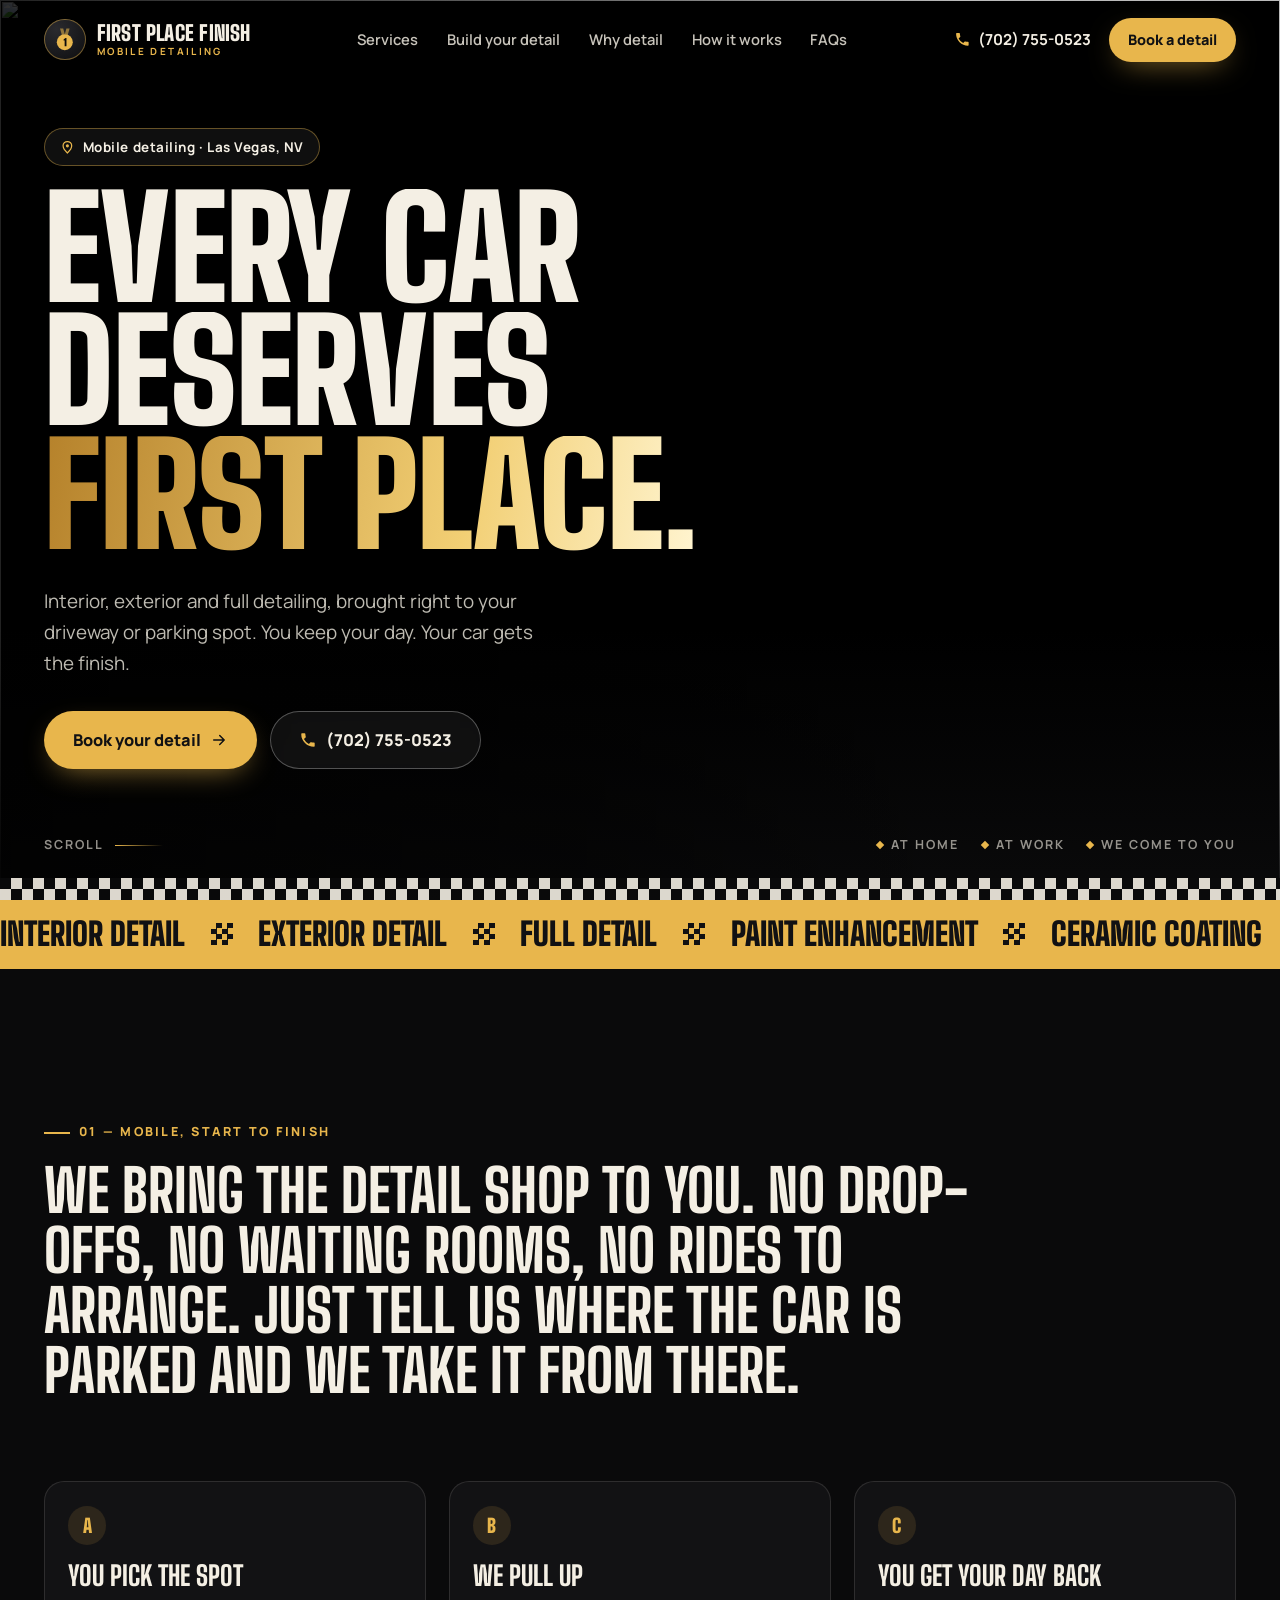
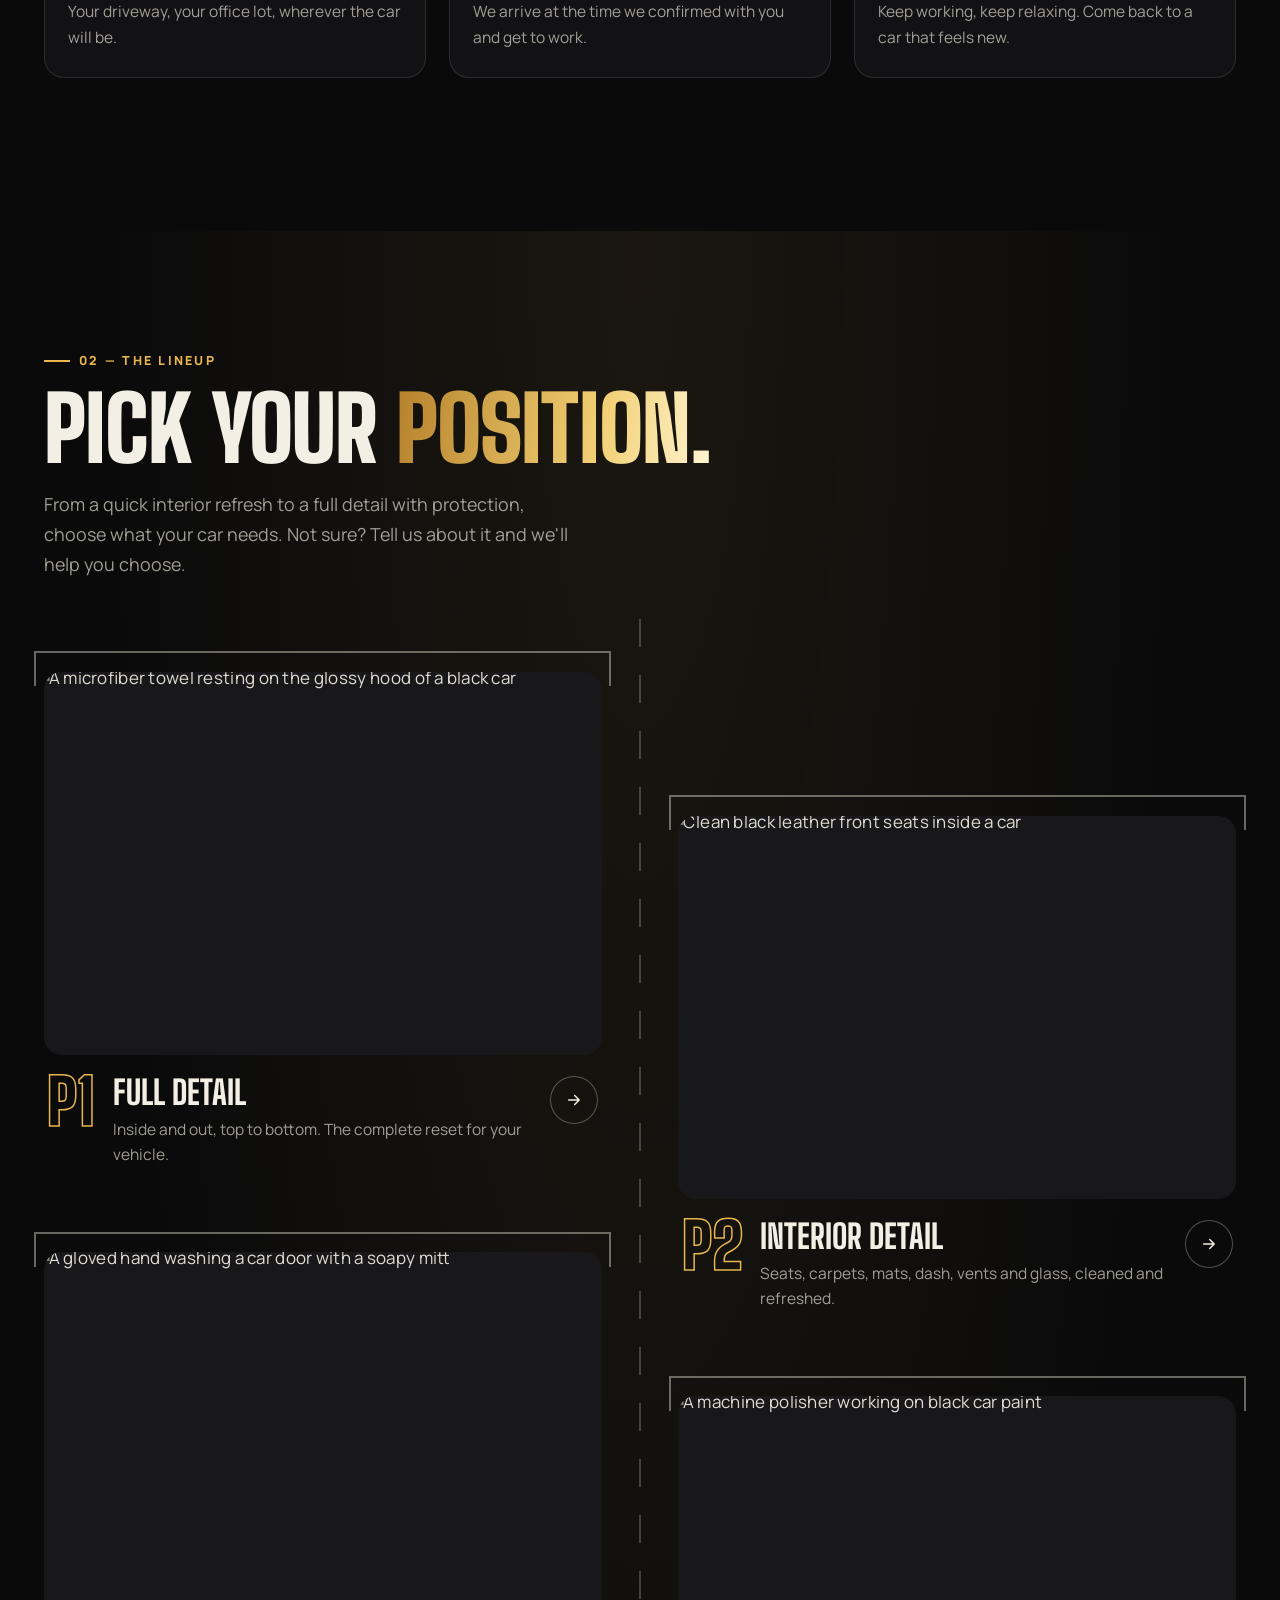
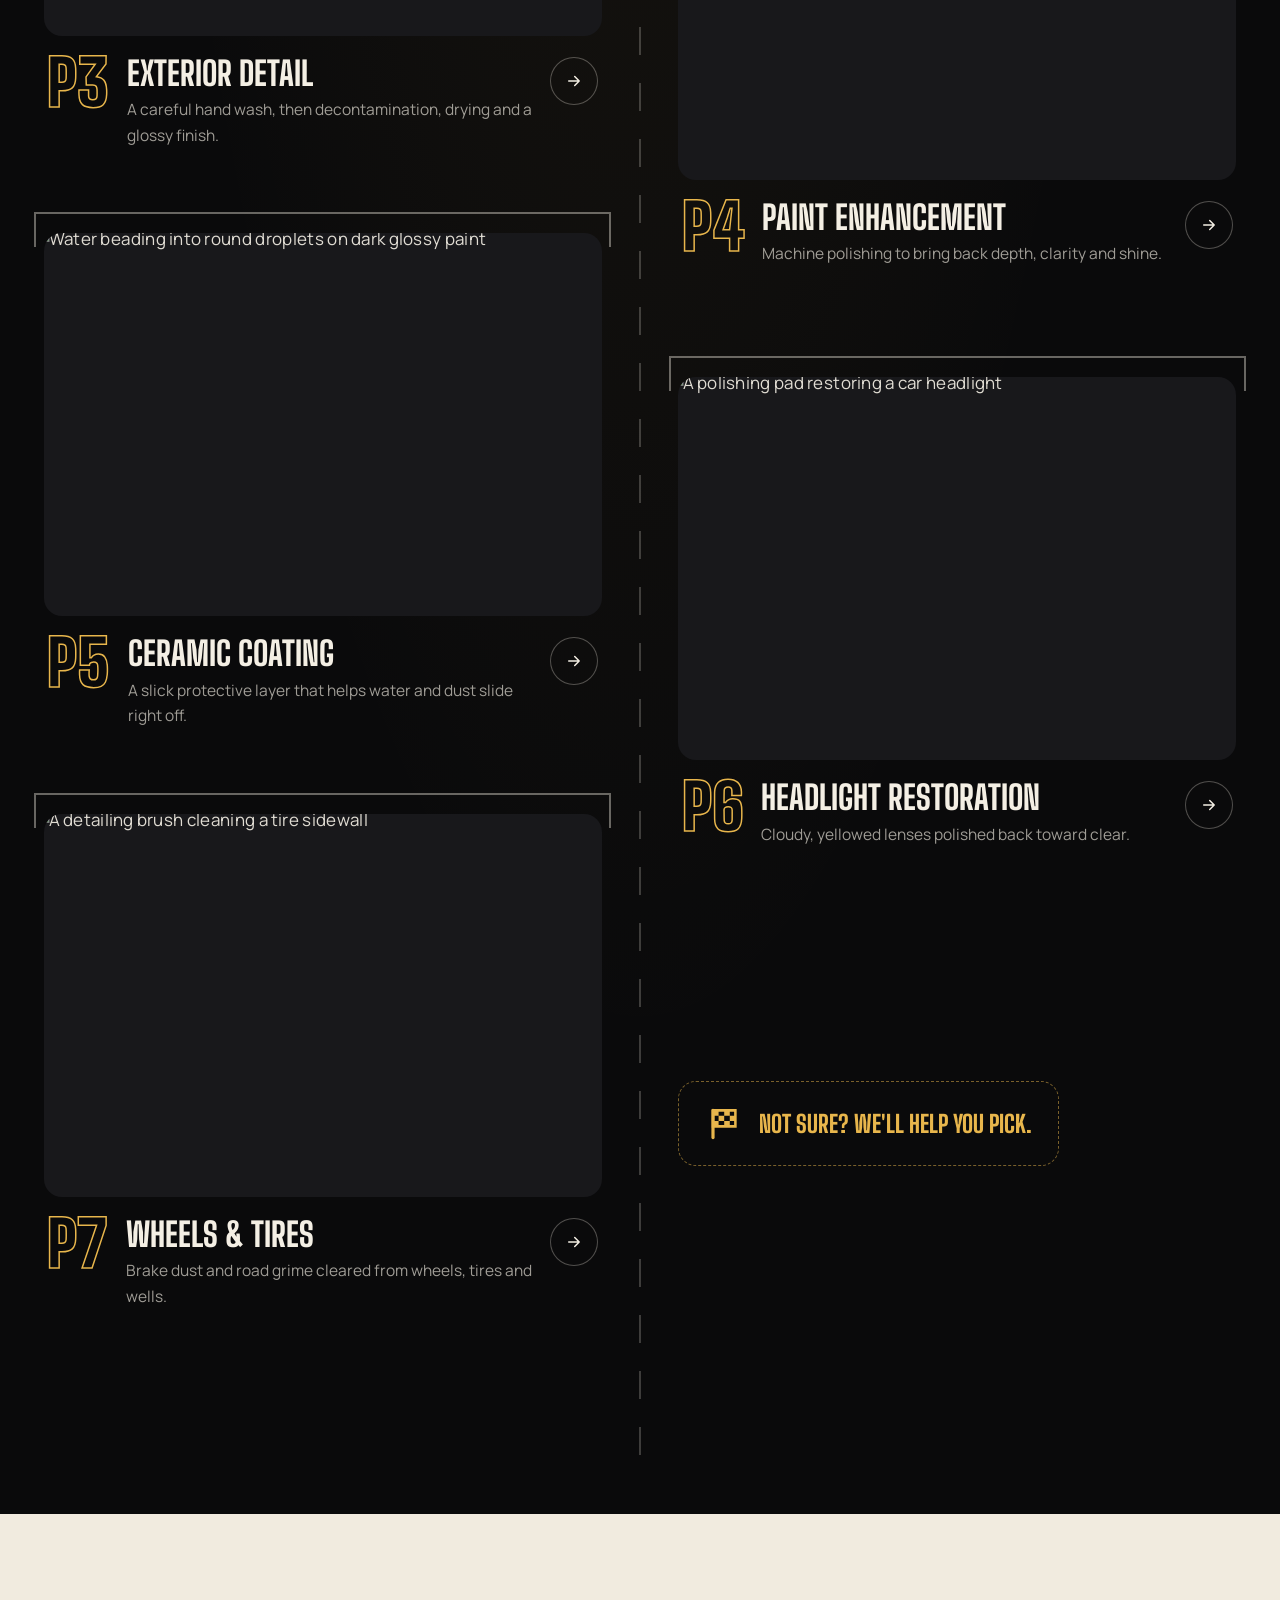
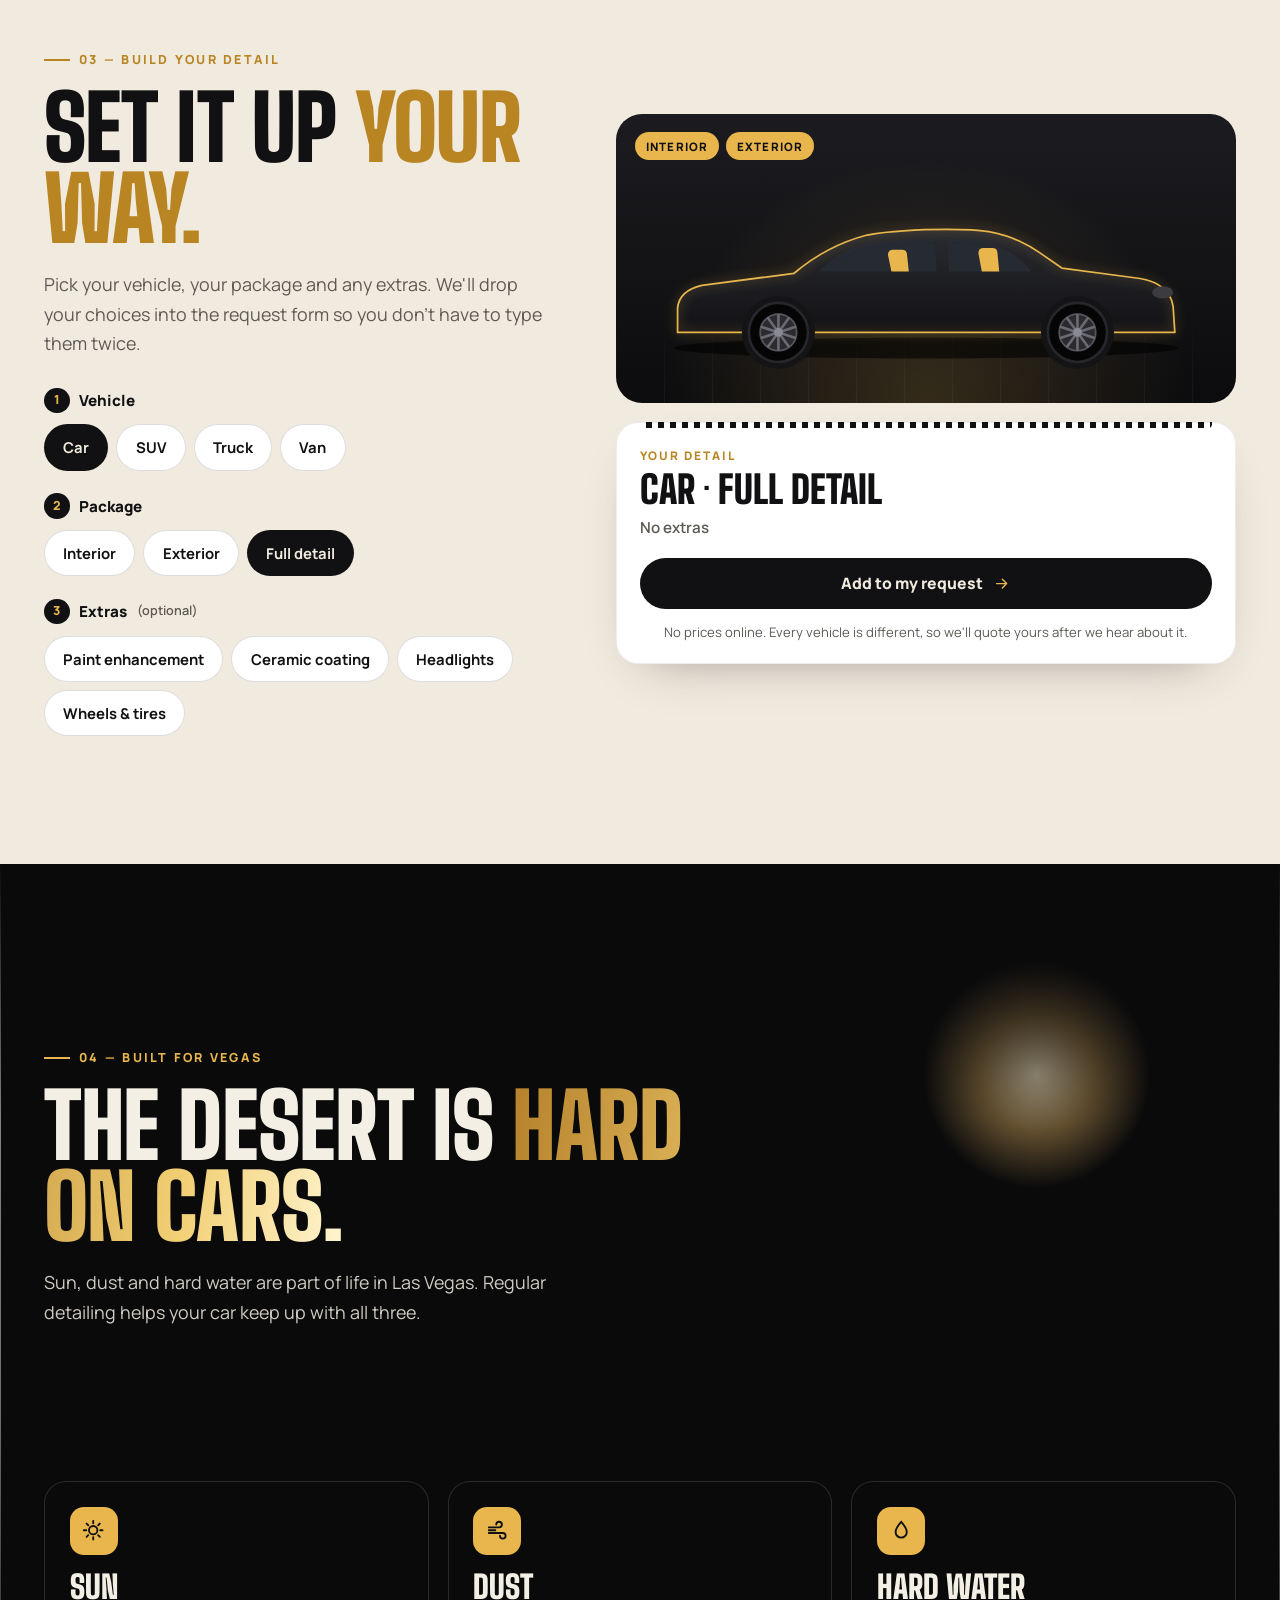
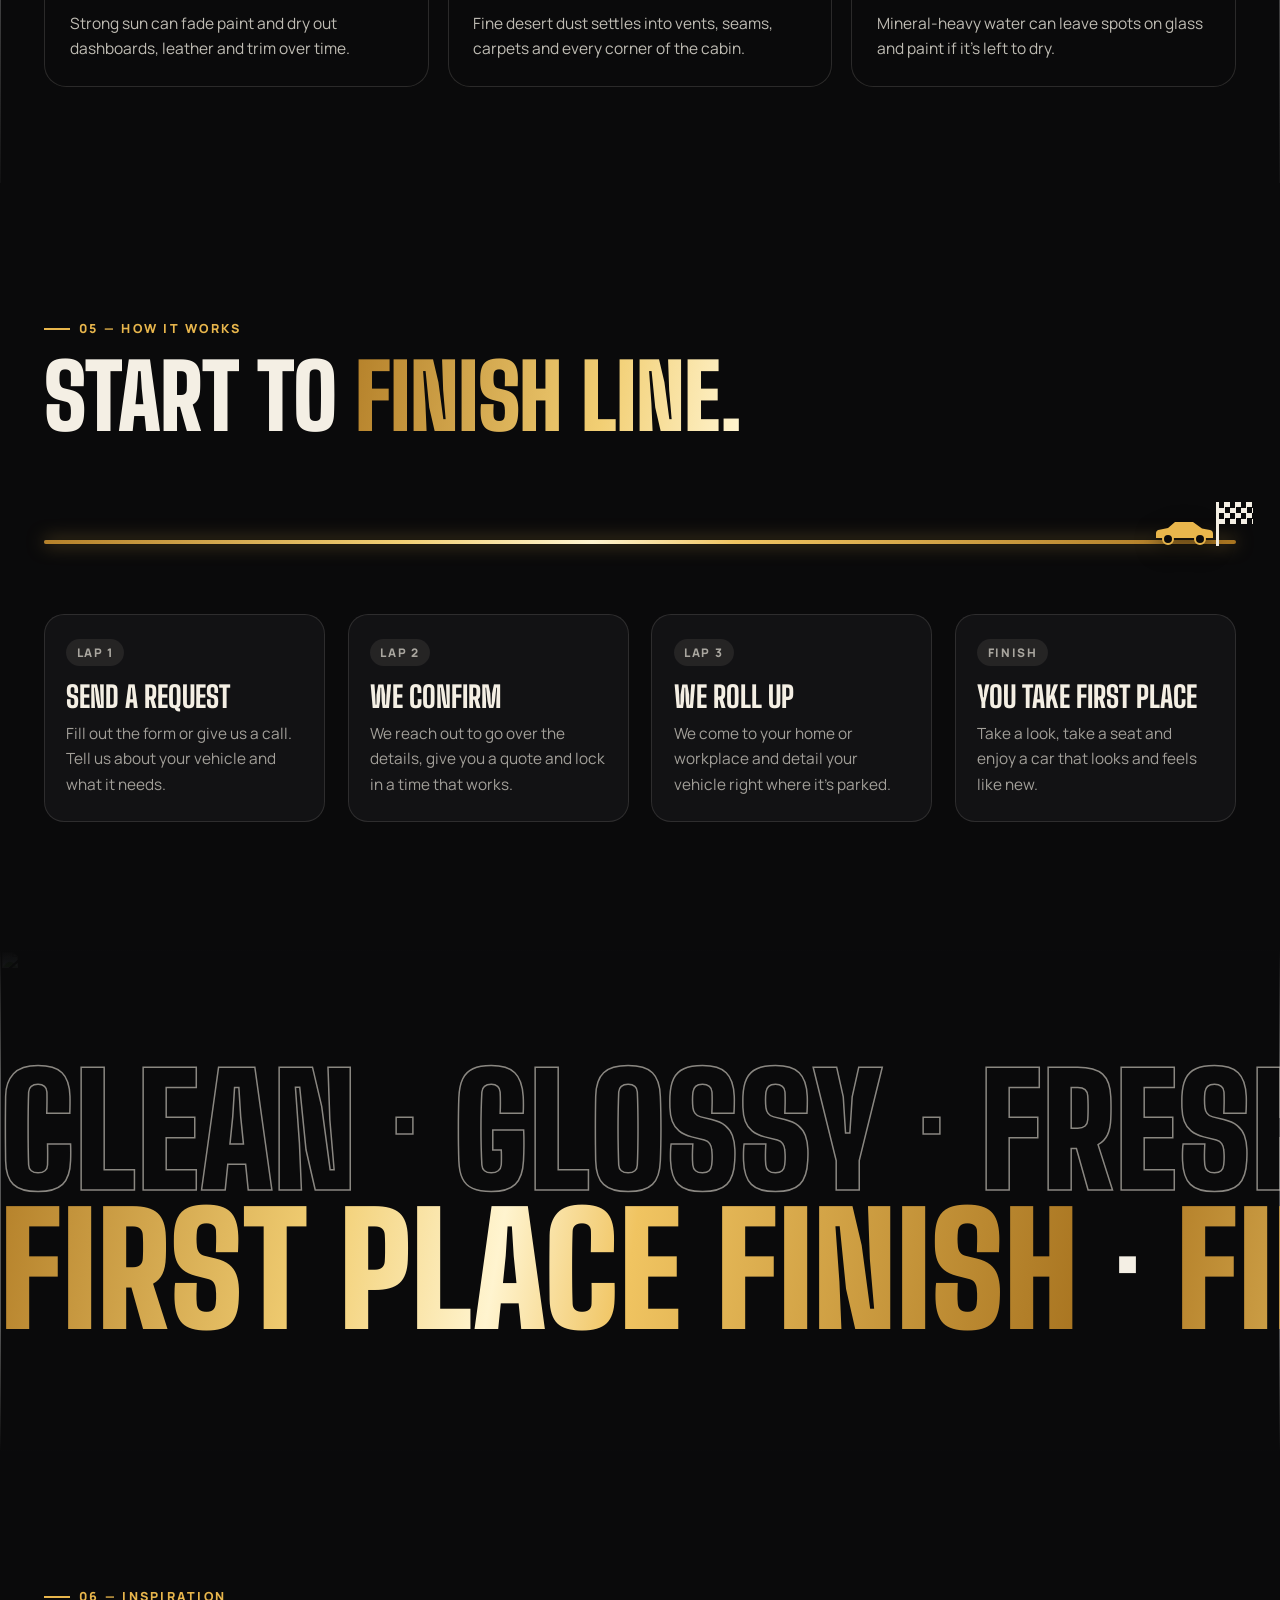
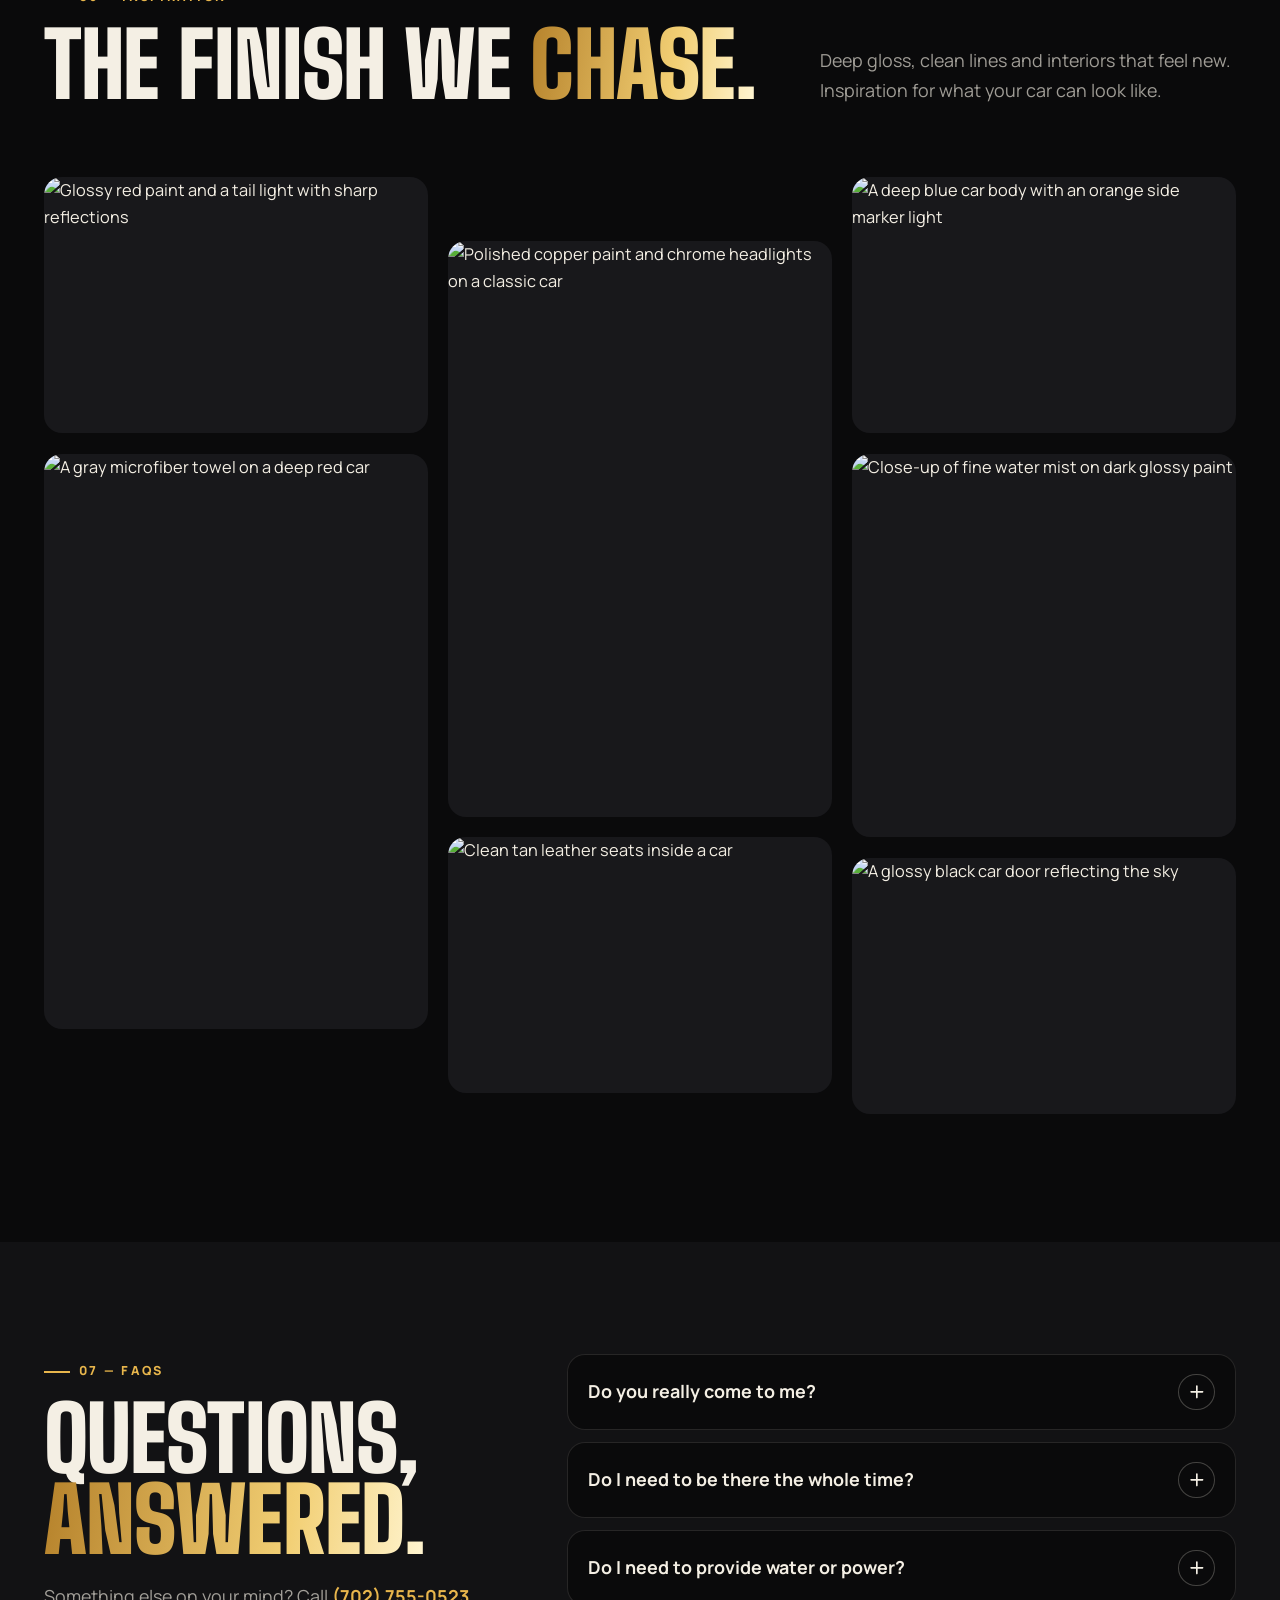
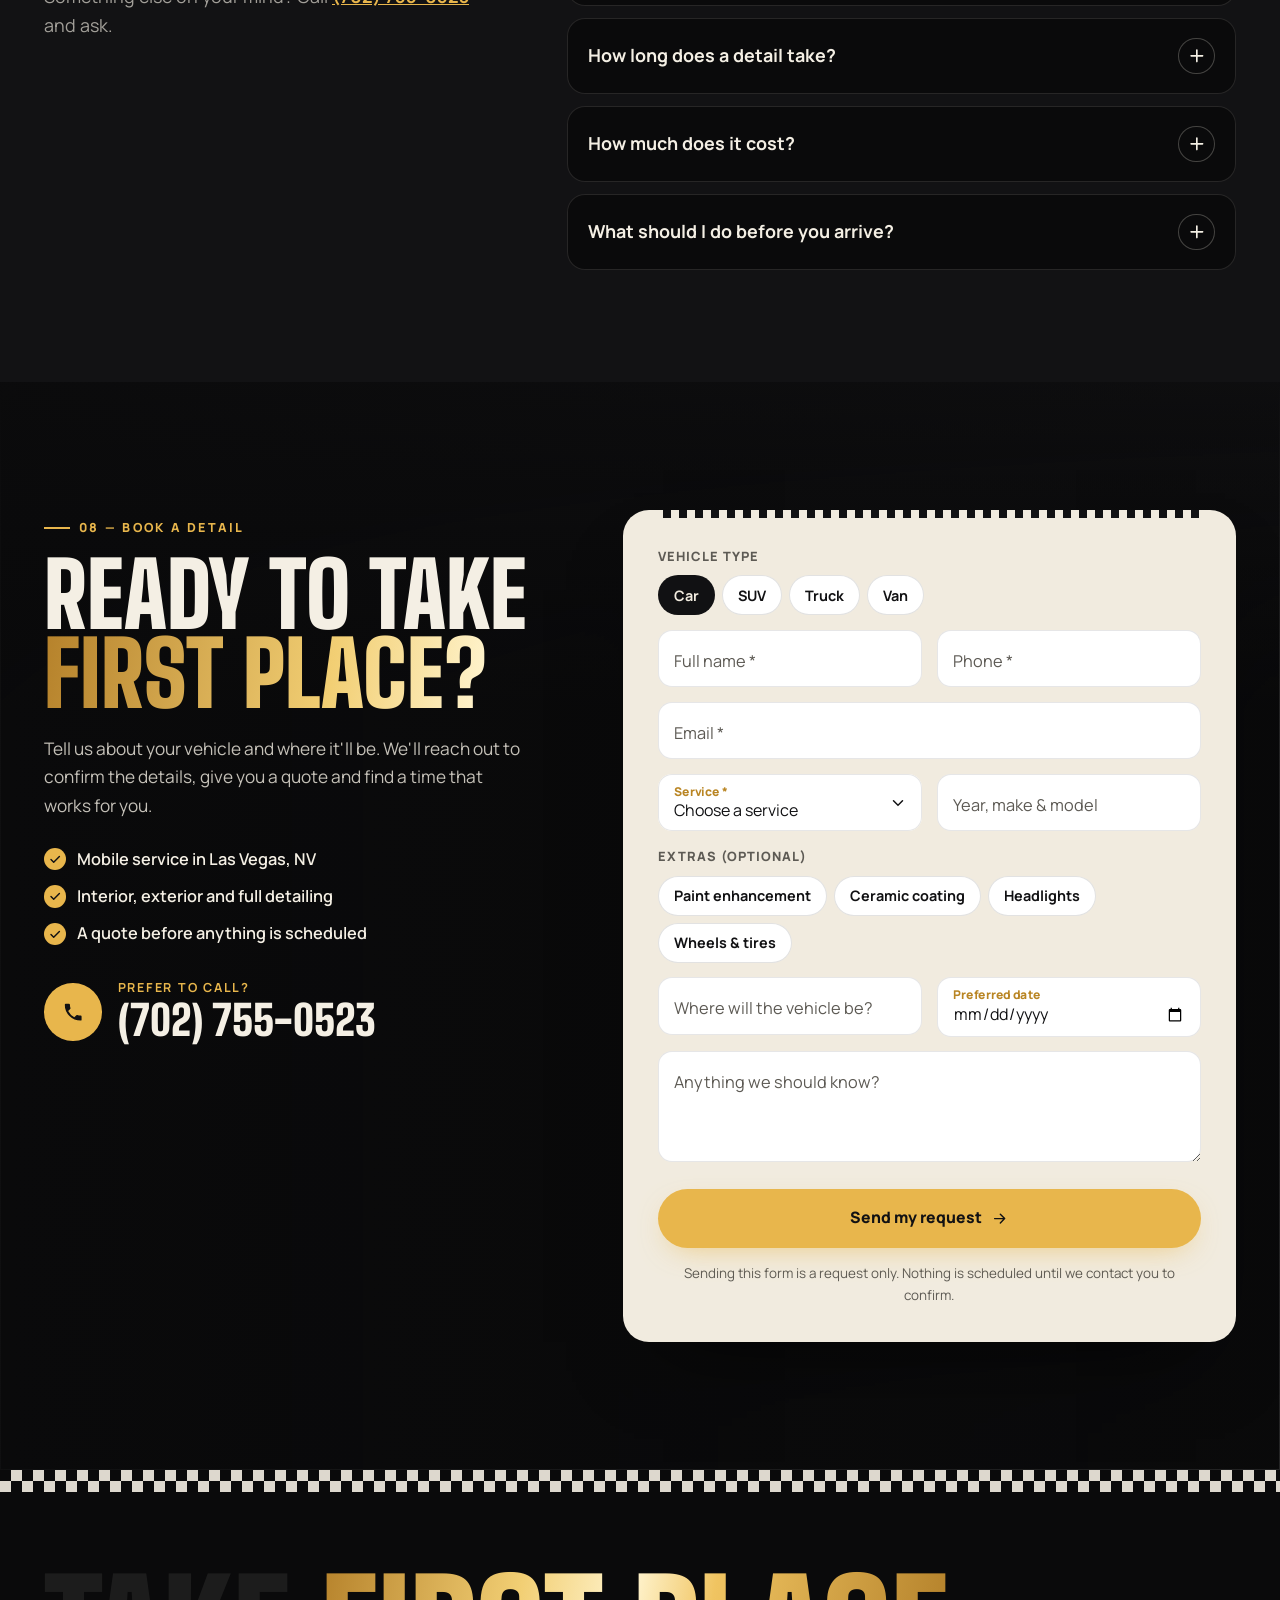
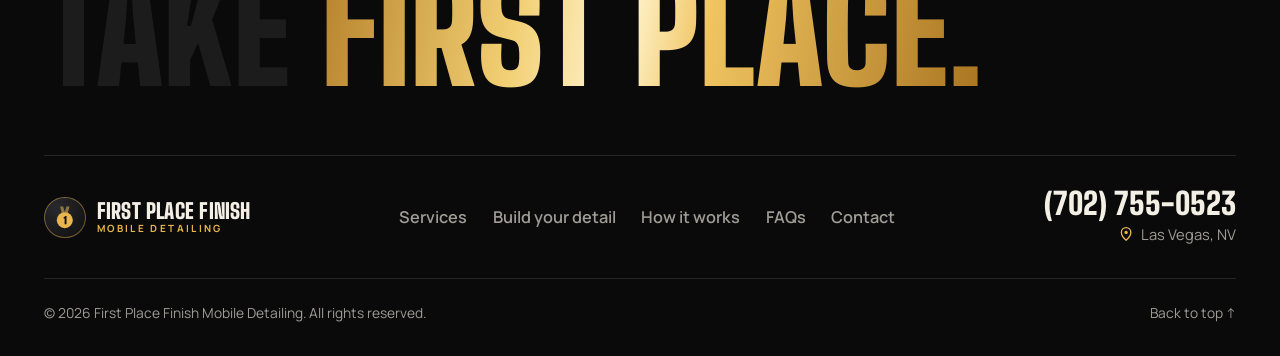
==== index.html @ 6286bf21 "Add files via upload" ====
<!doctype html>
<html lang="en" class="no-js">
<head>
  <meta charset="utf-8">
  <meta name="viewport" content="width=device-width, initial-scale=1">
  <title>First Place Finish Mobile Detailing | Mobile Car Detailing in Las Vegas, NV</title>
  <meta name="description" content="First Place Finish Mobile Detailing brings interior, exterior and full car detailing to you in Las Vegas, NV. Call (702) 755-0523 or request your detail online.">
  <meta name="theme-color" content="#0a0a0b">
  <meta property="og:type" content="website">
  <meta property="og:title" content="First Place Finish Mobile Detailing | Las Vegas, NV">
  <meta property="og:description" content="Mobile car detailing in Las Vegas. We come to you. Call (702) 755-0523 or request your detail online.">
  <meta property="og:image" content="/assets/images/og-image.jpg">
  <meta name="twitter:card" content="summary_large_image">
  <link rel="icon" href="/assets/favicon.svg" type="image/svg+xml">
  <link rel="preconnect" href="https://fonts.googleapis.com">
  <link rel="preconnect" href="https://fonts.gstatic.com" crossorigin>
  <link href="https://fonts.googleapis.com/css2?family=Big+Shoulders+Display:wght@600;800;900&family=Manrope:wght@400;500;600;700;800&display=swap" rel="stylesheet">
  <link rel="preload" as="image" href="/assets/images/hero-car.webp">
  <link rel="stylesheet" href="/style.css">
  <script type="application/ld+json">
  {
    "@context": "https://schema.org",
    "@type": "AutomotiveBusiness",
    "name": "First Place Finish Mobile Detailing",
    "description": "Mobile car detailing in Las Vegas, NV.",
    "telephone": "+1-702-755-0523",
    "address": { "@type": "PostalAddress", "addressLocality": "Las Vegas", "addressRegion": "NV", "addressCountry": "US" },
    "areaServed": "Las Vegas, NV"
  }
  </script>
  <script>
    (function(d){d.classList.remove('no-js');d.classList.add('js');
    if(window.matchMedia&&matchMedia('(prefers-reduced-motion: reduce)').matches)d.classList.add('reduced');})(document.documentElement);
  </script>
</head>
<body>
  <svg width="0" height="0" style="position:absolute" aria-hidden="true">
    <symbol id="i-arrow" viewBox="0 0 24 24"><path d="M5 12h14M13 6l6 6-6 6" fill="none" stroke="currentColor" stroke-width="2" stroke-linecap="round" stroke-linejoin="round"/></symbol>
    <symbol id="i-phone" viewBox="0 0 24 24"><path d="M6.6 10.8a15.1 15.1 0 0 0 6.6 6.6l2.2-2.2a1 1 0 0 1 1-.25 11.4 11.4 0 0 0 3.6.57 1 1 0 0 1 1 1V20a1 1 0 0 1-1 1A17 17 0 0 1 3 4a1 1 0 0 1 1-1h3.5a1 1 0 0 1 1 1c0 1.25.2 2.45.57 3.57a1 1 0 0 1-.25 1z" fill="currentColor"/></symbol>
    <symbol id="i-plus" viewBox="0 0 24 24"><path d="M12 5v14M5 12h14" fill="none" stroke="currentColor" stroke-width="2" stroke-linecap="round"/></symbol>
    <symbol id="i-check" viewBox="0 0 24 24"><path d="M5 12.5l4.5 4.5L19 7.5" fill="none" stroke="currentColor" stroke-width="2.4" stroke-linecap="round" stroke-linejoin="round"/></symbol>
    <symbol id="i-pin" viewBox="0 0 24 24"><path d="M12 21s-7-6.2-7-11.5a7 7 0 0 1 14 0C19 14.8 12 21 12 21z" fill="none" stroke="currentColor" stroke-width="2"/><circle cx="12" cy="9.5" r="2.5" fill="currentColor"/></symbol>
    <symbol id="i-flag" viewBox="0 0 24 24"><path d="M5 21V4" stroke="currentColor" stroke-width="2" stroke-linecap="round"/><path d="M5 4h14v10H5z" fill="none" stroke="currentColor" stroke-width="1.6"/><path d="M5 4h3.5v3.33H5zM12 4h3.5v3.33H12zM8.5 7.33H12v3.33H8.5zM15.5 7.33H19v3.33h-3.5zM5 10.67h3.5V14H5zM12 10.67h3.5V14H12z" fill="currentColor"/></symbol>
    <symbol id="i-medal" viewBox="0 0 32 32"><path d="M10 2h4l2 7-3.5 1.5zM22 2h-4l-2 7 3.5 1.5z" fill="currentColor" opacity=".55"/><circle cx="16" cy="19" r="10" fill="currentColor"/><path d="M14.6 15.2l2.4-1.4h1.1v10.4h-2.3v-7.6l-1.2.7z" fill="#0a0a0b"/></symbol>
    <symbol id="i-sun" viewBox="0 0 24 24"><circle cx="12" cy="12" r="4.5" fill="none" stroke="currentColor" stroke-width="2"/><path d="M12 2v2.5M12 19.5V22M2 12h2.5M19.5 12H22M4.9 4.9l1.8 1.8M17.3 17.3l1.8 1.8M4.9 19.1l1.8-1.8M17.3 6.7l1.8-1.8" stroke="currentColor" stroke-width="2" stroke-linecap="round"/></symbol>
    <symbol id="i-wind" viewBox="0 0 24 24"><path d="M3 9h11a3 3 0 1 0-3-3M3 15h15a3 3 0 1 1-3 3M3 12h7" fill="none" stroke="currentColor" stroke-width="2" stroke-linecap="round"/></symbol>
    <symbol id="i-drop" viewBox="0 0 24 24"><path d="M12 3s6 6.6 6 11a6 6 0 0 1-12 0c0-4.4 6-11 6-11z" fill="none" stroke="currentColor" stroke-width="2"/></symbol>
  </svg>

  <a class="skip" href="#main">Skip to content</a>

  <header class="nav" id="nav">
    <div class="nav__in">
      <a href="#home" class="brand" aria-label="First Place Finish Mobile Detailing, back to top">
        <span class="brand__mark"><svg><use href="#i-medal"/></svg></span>
        <span class="brand__name">First Place Finish<small>Mobile Detailing</small></span>
      </a>
      <nav class="nav__links" aria-label="Main">
        <a href="#services">Services</a>
        <a href="#build">Build your detail</a>
        <a href="#desert">Why detail</a>
        <a href="#process">How it works</a>
        <a href="#faq">FAQs</a>
      </nav>
      <div class="nav__cta">
        <a href="tel:+17027550523" class="nav__phone"><svg><use href="#i-phone"/></svg><span>(702) 755-0523</span></a>
        <a href="#contact" class="btn btn--gold btn--sm magnetic"><span>Book a detail</span></a>
        <button class="burger" type="button" aria-expanded="false" aria-controls="mmenu" aria-label="Open menu"><span></span><span></span></button>
      </div>
    </div>
  </header>

  <div class="mmenu" id="mmenu" hidden>
    <nav aria-label="Mobile">
      <a href="#home">Home</a>
      <a href="#services">Services</a>
      <a href="#build">Build your detail</a>
      <a href="#desert">Why detail</a>
      <a href="#process">How it works</a>
      <a href="#faq">FAQs</a>
      <a href="#contact">Contact</a>
    </nav>
    <div class="mmenu__cta">
      <a href="#contact" class="btn btn--gold">Book a detail <svg><use href="#i-arrow"/></svg></a>
      <a href="tel:+17027550523" class="btn btn--ghost"><svg><use href="#i-phone"/></svg> (702) 755-0523</a>
    </div>
  </div>

  <main id="main">

    <!-- HERO -->
    <section class="hero" id="home" aria-labelledby="hero-title">
      <div class="hero__media" aria-hidden="true">
        <img src="/assets/images/hero-car.webp" alt="" width="2400" height="1500">
        <span class="hero__sweep"></span>
        <span class="hero__spot"></span>
      </div>
      <div class="hero__shade" aria-hidden="true"></div>
      <div class="wrap hero__content">
        <p class="pill"><svg><use href="#i-pin"/></svg> Mobile detailing &middot; Las Vegas, NV</p>
        <h1 class="hero__title" id="hero-title">
          <span class="ln"><span class="ln__in">Every car</span></span>
          <span class="ln"><span class="ln__in">deserves</span></span>
          <span class="ln"><span class="ln__in"><span class="gold">first place.</span></span></span>
        </h1>
        <p class="hero__lead">Interior, exterior and full detailing, brought right to your driveway or parking spot. You keep your day. Your car gets the finish.</p>
        <div class="hero__btns">
          <a href="#contact" class="btn btn--gold btn--lg magnetic"><span>Book your detail</span> <svg><use href="#i-arrow"/></svg></a>
          <a href="tel:+17027550523" class="btn btn--ghost btn--lg"><svg><use href="#i-phone"/></svg> (702) 755-0523</a>
        </div>
      </div>
      <div class="hero__foot wrap" aria-hidden="true">
        <span class="hero__hint">Scroll</span>
        <span class="hero__tags"><span>At home</span><span>At work</span><span>We come to you</span></span>
      </div>
      <div class="checker" aria-hidden="true"></div>
    </section>

    <!-- TICKER -->
    <div class="ticker" aria-hidden="true">
      <div class="ticker__track">
        <span>Interior detail</span><i></i><span>Exterior detail</span><i></i><span>Full detail</span><i></i><span>Paint enhancement</span><i></i><span>Ceramic coating</span><i></i><span>Headlight restoration</span><i></i><span>Wheels &amp; tires</span><i></i>
        <span>Interior detail</span><i></i><span>Exterior detail</span><i></i><span>Full detail</span><i></i><span>Paint enhancement</span><i></i><span>Ceramic coating</span><i></i><span>Headlight restoration</span><i></i><span>Wheels &amp; tires</span><i></i>
      </div>
    </div>

    <!-- INTRO -->
    <section class="intro" aria-labelledby="intro-title">
      <div class="wrap intro__grid">
        <p class="kick">01 &mdash; Mobile, start to finish</p>
        <h2 class="intro__text" id="intro-title">We bring the detail shop to you. No drop-offs, no waiting rooms, no rides to arrange. Just tell us where the car is parked and we take it from there.</h2>
        <ul class="intro__pts" role="list">
          <li><span class="intro__n">A</span><h3>You pick the spot</h3><p>Your driveway, your office lot, wherever the car will be.</p></li>
          <li><span class="intro__n">B</span><h3>We pull up</h3><p>We arrive at the time we confirmed with you and get to work.</p></li>
          <li><span class="intro__n">C</span><h3>You get your day back</h3><p>Keep working, keep relaxing. Come back to a car that feels new.</p></li>
        </ul>
      </div>
    </section>

    <!-- SERVICES: STARTING GRID -->
    <section class="services" id="services" aria-labelledby="services-title">
      <div class="wrap">
        <div class="sec-head">
          <p class="kick">02 &mdash; The lineup</p>
          <h2 class="h2" id="services-title">Pick your <span class="gold">position.</span></h2>
          <p class="lead">From a quick interior refresh to a full detail with protection, choose what your car needs. Not sure? Tell us about it and we'll help you choose.</p>
        </div>
        <div class="grid">
          <article class="slot">
            <div class="slot__img"><img src="/assets/images/svc-full.webp" alt="A microfiber towel resting on the glossy hood of a black car" width="1400" height="933" loading="lazy"></div>
            <div class="slot__body"><span class="slot__p">P1</span><h3>Full Detail</h3><p>Inside and out, top to bottom. The complete reset for your vehicle.</p><a href="#contact" class="slot__a" data-service="Full Detail" aria-label="Book a full detail"><svg><use href="#i-arrow"/></svg></a></div>
          </article>
          <article class="slot">
            <div class="slot__img"><img src="/assets/images/svc-interior.webp" alt="Clean black leather front seats inside a car" width="1100" height="1650" loading="lazy"></div>
            <div class="slot__body"><span class="slot__p">P2</span><h3>Interior Detail</h3><p>Seats, carpets, mats, dash, vents and glass, cleaned and refreshed.</p><a href="#contact" class="slot__a" data-service="Interior Detail" aria-label="Book an interior detail"><svg><use href="#i-arrow"/></svg></a></div>
          </article>
          <article class="slot">
            <div class="slot__img"><img src="/assets/images/svc-exterior.webp" alt="A gloved hand washing a car door with a soapy mitt" width="1100" height="733" loading="lazy"></div>
            <div class="slot__body"><span class="slot__p">P3</span><h3>Exterior Detail</h3><p>A careful hand wash, then decontamination, drying and a glossy finish.</p><a href="#contact" class="slot__a" data-service="Exterior Detail" aria-label="Book an exterior detail"><svg><use href="#i-arrow"/></svg></a></div>
          </article>
          <article class="slot">
            <div class="slot__img"><img src="/assets/images/svc-paint.webp" alt="A machine polisher working on black car paint" width="1100" height="1375" loading="lazy"></div>
            <div class="slot__body"><span class="slot__p">P4</span><h3>Paint Enhancement</h3><p>Machine polishing to bring back depth, clarity and shine.</p><a href="#contact" class="slot__a" data-service="Paint Enhancement" aria-label="Book paint enhancement"><svg><use href="#i-arrow"/></svg></a></div>
          </article>
          <article class="slot">
            <div class="slot__img"><img src="/assets/images/svc-ceramic.webp" alt="Water beading into round droplets on dark glossy paint" width="1100" height="741" loading="lazy"></div>
            <div class="slot__body"><span class="slot__p">P5</span><h3>Ceramic Coating</h3><p>A slick protective layer that helps water and dust slide right off.</p><a href="#contact" class="slot__a" data-service="Ceramic Coating" aria-label="Book ceramic coating"><svg><use href="#i-arrow"/></svg></a></div>
          </article>
          <article class="slot">
            <div class="slot__img"><img src="/assets/images/svc-headlight.webp" alt="A polishing pad restoring a car headlight" width="1100" height="1467" loading="lazy"></div>
            <div class="slot__body"><span class="slot__p">P6</span><h3>Headlight Restoration</h3><p>Cloudy, yellowed lenses polished back toward clear.</p><a href="#contact" class="slot__a" data-service="Headlight Restoration" aria-label="Book headlight restoration"><svg><use href="#i-arrow"/></svg></a></div>
          </article>
          <article class="slot">
            <div class="slot__img"><img src="/assets/images/svc-wheels.webp" alt="A detailing brush cleaning a tire sidewall" width="1100" height="1467" loading="lazy"></div>
            <div class="slot__body"><span class="slot__p">P7</span><h3>Wheels &amp; Tires</h3><p>Brake dust and road grime cleared from wheels, tires and wells.</p><a href="#contact" class="slot__a" data-service="Wheels &amp; Tires" aria-label="Book wheel and tire cleaning"><svg><use href="#i-arrow"/></svg></a></div>
          </article>
          <div class="grid__flag" aria-hidden="true"><svg><use href="#i-flag"/></svg><span>Not sure? We'll help you pick.</span></div>
        </div>
      </div>
    </section>

    <!-- BUILD YOUR DETAIL -->
    <section class="build" id="build" aria-labelledby="build-title">
      <div class="wrap build__grid">
        <div class="build__copy">
          <p class="kick">03 &mdash; Build your detail</p>
          <h2 class="h2" id="build-title">Set it up <span class="gold-ink">your way.</span></h2>
          <p class="lead">Pick your vehicle, your package and any extras. We'll drop your choices into the request form so you don't have to type them twice.</p>

          <fieldset class="opt">
            <legend><span>1</span> Vehicle</legend>
            <div class="opt__row" role="radiogroup" aria-label="Vehicle type">
              <button type="button" class="opt__b is-active" role="radio" aria-checked="true" data-veh="car">Car</button>
              <button type="button" class="opt__b" role="radio" aria-checked="false" data-veh="suv">SUV</button>
              <button type="button" class="opt__b" role="radio" aria-checked="false" data-veh="truck">Truck</button>
              <button type="button" class="opt__b" role="radio" aria-checked="false" data-veh="van">Van</button>
            </div>
          </fieldset>
          <fieldset class="opt">
            <legend><span>2</span> Package</legend>
            <div class="opt__row" role="radiogroup" aria-label="Package">
              <button type="button" class="opt__b" role="radio" aria-checked="false" data-pkg="Interior Detail">Interior</button>
              <button type="button" class="opt__b" role="radio" aria-checked="false" data-pkg="Exterior Detail">Exterior</button>
              <button type="button" class="opt__b is-active" role="radio" aria-checked="true" data-pkg="Full Detail">Full detail</button>
            </div>
          </fieldset>
          <fieldset class="opt">
            <legend><span>3</span> Extras <small>(optional)</small></legend>
            <div class="opt__row">
              <button type="button" class="opt__b opt__b--x" aria-pressed="false" data-add="paint">Paint enhancement</button>
              <button type="button" class="opt__b opt__b--x" aria-pressed="false" data-add="ceramic">Ceramic coating</button>
              <button type="button" class="opt__b opt__b--x" aria-pressed="false" data-add="headlight">Headlights</button>
              <button type="button" class="opt__b opt__b--x" aria-pressed="false" data-add="wheels">Wheels &amp; tires</button>
            </div>
          </fieldset>
        </div>

        <div class="build__stage">
          <div class="rig">
            <div class="rig__floor" aria-hidden="true"></div>
            <svg class="veh" viewBox="0 0 640 240" role="img" aria-labelledby="veh-label">
              <title id="veh-label">Illustration of your selected vehicle</title>
              <defs>
                <linearGradient id="g-body" x1="0" y1="0" x2="0" y2="1"><stop offset="0" stop-color="#2a2b30"/><stop offset="1" stop-color="#121215"/></linearGradient>
                <linearGradient id="g-glass" x1="0" y1="0" x2="1" y2="1"><stop offset="0" stop-color="#3c4250"/><stop offset="1" stop-color="#1a1d24"/></linearGradient>
                <linearGradient id="g-shine" x1="0" y1="0" x2="1" y2="0"><stop offset="0" stop-color="#fff" stop-opacity="0"/><stop offset=".5" stop-color="#fff" stop-opacity=".55"/><stop offset="1" stop-color="#fff" stop-opacity="0"/></linearGradient>
                <radialGradient id="g-lamp"><stop offset="0" stop-color="#fff7d6"/><stop offset=".4" stop-color="#ffe08a" stop-opacity=".7"/><stop offset="1" stop-color="#ffe08a" stop-opacity="0"/></radialGradient>
                <clipPath id="clip-body"><path class="clip-shape" d=""/></clipPath>
              </defs>
              <g class="veh__all">
                <ellipse class="veh__shadow" cx="320" cy="214" rx="290" ry="12"/>
                <path class="veh__body" d=""/>
                <g clip-path="url(#clip-body)"><rect class="veh__shine" x="-260" y="0" width="200" height="240" fill="url(#g-shine)"/></g>
                <path class="veh__glass" d=""/>
                <g class="veh__seats"></g>
                <path class="veh__outline" d=""/>
                <g class="veh__lamp"><circle class="veh__glow" r="44" fill="url(#g-lamp)"/><ellipse class="veh__lens" rx="12" ry="7"/></g>
                <g class="veh__wheel veh__wheel--a"><circle class="veh__arch" r="42"/><circle class="veh__tire" r="34"/><circle class="veh__rim" r="21"/><path class="veh__spokes" d="M0-20V20M-19-6.2L19 6.2M-11.8 16.2L11.8-16.2M-19 6.2L19-6.2M-11.8-16.2L11.8 16.2"/><circle class="veh__hub" r="5"/></g>
                <g class="veh__wheel veh__wheel--b"><circle class="veh__arch" r="42"/><circle class="veh__tire" r="34"/><circle class="veh__rim" r="21"/><path class="veh__spokes" d="M0-20V20M-19-6.2L19 6.2M-11.8 16.2L11.8-16.2M-19 6.2L19-6.2M-11.8-16.2L11.8 16.2"/><circle class="veh__hub" r="5"/></g>
                <g class="veh__beads" aria-hidden="true"></g>
              </g>
            </svg>
            <div class="rig__tags" aria-hidden="true">
              <span class="tag tag--in">Interior</span>
              <span class="tag tag--ex">Exterior</span>
            </div>
          </div>

          <div class="ticket" aria-live="polite">
            <p class="ticket__k">Your detail</p>
            <p class="ticket__main"><span data-out="veh">Car</span> &middot; <span data-out="pkg">Full Detail</span></p>
            <p class="ticket__x" data-out="adds">No extras</p>
            <a href="#contact" class="btn btn--dark btn--block ticket__go magnetic"><span>Add to my request</span> <svg><use href="#i-arrow"/></svg></a>
            <p class="ticket__note">No prices online. Every vehicle is different, so we'll quote yours after we hear about it.</p>
          </div>
        </div>
      </div>
    </section>

    <!-- DESERT -->
    <section class="desert" id="desert" aria-labelledby="desert-title">
      <div class="desert__media" aria-hidden="true">
        <img src="/assets/images/desert-road.webp" alt="" width="1600" height="1067" loading="lazy">
        <span class="desert__sun"></span>
      </div>
      <div class="desert__shade" aria-hidden="true"></div>
      <div class="wrap desert__in">
        <div class="desert__head">
          <p class="kick">04 &mdash; Built for Vegas</p>
          <h2 class="h2" id="desert-title">The desert is <span class="gold">hard on cars.</span></h2>
          <p class="lead">Sun, dust and hard water are part of life in Las Vegas. Regular detailing helps your car keep up with all three.</p>
        </div>
        <div class="desert__cards">
          <article class="dcard"><span class="dcard__i"><svg><use href="#i-sun"/></svg></span><h3>Sun</h3><p>Strong sun can fade paint and dry out dashboards, leather and trim over time.</p></article>
          <article class="dcard"><span class="dcard__i"><svg><use href="#i-wind"/></svg></span><h3>Dust</h3><p>Fine desert dust settles into vents, seams, carpets and every corner of the cabin.</p></article>
          <article class="dcard"><span class="dcard__i"><svg><use href="#i-drop"/></svg></span><h3>Hard water</h3><p>Mineral-heavy water can leave spots on glass and paint if it's left to dry.</p></article>
        </div>
      </div>
    </section>

    <!-- PROCESS: TRACK -->
    <section class="process" id="process" aria-labelledby="process-title">
      <div class="wrap">
        <div class="sec-head">
          <p class="kick">05 &mdash; How it works</p>
          <h2 class="h2" id="process-title">Start to <span class="gold">finish line.</span></h2>
        </div>
        <div class="track">
          <div class="track__lane" aria-hidden="true"><span class="track__fill"></span><span class="track__car"><svg viewBox="0 0 64 28"><path d="M4 20v-5c0-2 1.5-3 3.5-3.3L16 10l7-6h18l9 6.5 8 1.5c2 .4 3 1.8 3 3.8V20z" fill="currentColor"/><circle cx="16" cy="21" r="5" fill="#0a0a0b" stroke="currentColor" stroke-width="2"/><circle cx="48" cy="21" r="5" fill="#0a0a0b" stroke="currentColor" stroke-width="2"/></svg></span><span class="track__flag"></span></div>
          <ol class="track__steps" role="list">
            <li class="lap"><span class="lap__n">Lap 1</span><h3>Send a request</h3><p>Fill out the form or give us a call. Tell us about your vehicle and what it needs.</p></li>
            <li class="lap"><span class="lap__n">Lap 2</span><h3>We confirm</h3><p>We reach out to go over the details, give you a quote and lock in a time that works.</p></li>
            <li class="lap"><span class="lap__n">Lap 3</span><h3>We roll up</h3><p>We come to your home or workplace and detail your vehicle right where it's parked.</p></li>
            <li class="lap"><span class="lap__n">Finish</span><h3>You take first place</h3><p>Take a look, take a seat and enjoy a car that looks and feels like new.</p></li>
          </ol>
        </div>
      </div>
    </section>

    <!-- BAND -->
    <section class="band" aria-label="First Place Finish">
      <div class="band__bg" aria-hidden="true"><img src="/assets/images/band-polish.webp" alt="" width="2000" height="1333" loading="lazy"></div>
      <div class="band__lines" aria-hidden="true">
        <p class="band__line band__line--a">Clean &middot; Glossy &middot; Fresh &middot; Clean &middot; Glossy &middot; Fresh &middot;</p>
        <p class="band__line band__line--b"><span>First place finish</span> &middot; <span>First place finish</span> &middot; <span>First place finish</span> &middot;</p>
      </div>
    </section>

    <!-- GALLERY -->
    <section class="gallery" id="gallery" aria-labelledby="gallery-title">
      <div class="wrap">
        <div class="sec-head sec-head--row">
          <div>
            <p class="kick">06 &mdash; Inspiration</p>
            <h2 class="h2" id="gallery-title">The finish we <span class="gold">chase.</span></h2>
          </div>
          <p class="lead">Deep gloss, clean lines and interiors that feel new. Inspiration for what your car can look like.</p>
        </div>
        <div class="mosaic">
          <div class="mosaic__col" data-speed="-6">
            <figure class="tile"><img src="/assets/images/g-red-paint.webp" alt="Glossy red paint and a tail light with sharp reflections" width="1200" height="800" loading="lazy"></figure>
            <figure class="tile tile--tall"><img src="/assets/images/g-towel.webp" alt="A gray microfiber towel on a deep red car" width="1000" height="1500" loading="lazy"></figure>
          </div>
          <div class="mosaic__col" data-speed="8">
            <figure class="tile tile--tall"><img src="/assets/images/g-classic.webp" alt="Polished copper paint and chrome headlights on a classic car" width="1000" height="1500" loading="lazy"></figure>
            <figure class="tile"><img src="/assets/images/g-leather.webp" alt="Clean tan leather seats inside a car" width="1200" height="800" loading="lazy"></figure>
          </div>
          <div class="mosaic__col" data-speed="-10">
            <figure class="tile"><img src="/assets/images/g-blue-paint.webp" alt="A deep blue car body with an orange side marker light" width="1200" height="800" loading="lazy"></figure>
            <figure class="tile tile--sq"><img src="/assets/images/g-flake.webp" alt="Close-up of fine water mist on dark glossy paint" width="1000" height="1000" loading="lazy"></figure>
            <figure class="tile"><img src="/assets/images/g-black-door.webp" alt="A glossy black car door reflecting the sky" width="1200" height="800" loading="lazy"></figure>
          </div>
        </div>
      </div>
    </section>

    <!-- FAQ -->
    <section class="faq" id="faq" aria-labelledby="faq-title">
      <div class="wrap faq__grid">
        <div class="faq__head">
          <p class="kick">07 &mdash; FAQs</p>
          <h2 class="h2" id="faq-title">Questions, <span class="gold">answered.</span></h2>
          <p class="lead">Something else on your mind? Call <a href="tel:+17027550523">(702) 755-0523</a> and ask.</p>
        </div>
        <div class="acc">
          <div class="acc__item">
            <h3><button class="acc__btn" type="button" aria-expanded="false" aria-controls="q1">Do you really come to me?<span class="acc__ico"><svg><use href="#i-plus"/></svg></span></button></h3>
            <div class="acc__panel" id="q1" hidden><p>Yes. We're a mobile detailing service in Las Vegas, so we come to your home, workplace or wherever your vehicle is parked. Just tell us the location when you request your detail.</p></div>
          </div>
          <div class="acc__item">
            <h3><button class="acc__btn" type="button" aria-expanded="false" aria-controls="q2">Do I need to be there the whole time?<span class="acc__ico"><svg><use href="#i-plus"/></svg></span></button></h3>
            <div class="acc__panel" id="q2" hidden><p>Not usually. As long as we can get to the vehicle, you can go on with your day. We'll talk through access and keys when we confirm your appointment.</p></div>
          </div>
          <div class="acc__item">
            <h3><button class="acc__btn" type="button" aria-expanded="false" aria-controls="q3">Do I need to provide water or power?<span class="acc__ico"><svg><use href="#i-plus"/></svg></span></button></h3>
            <div class="acc__panel" id="q3" hidden><p>Ask us when you book. We'll let you know exactly what we need on site for your location and service.</p></div>
          </div>
          <div class="acc__item">
            <h3><button class="acc__btn" type="button" aria-expanded="false" aria-controls="q4">How long does a detail take?<span class="acc__ico"><svg><use href="#i-plus"/></svg></span></button></h3>
            <div class="acc__panel" id="q4" hidden><p>It depends on the size of the vehicle, its condition and the services you choose. We'll give you a time estimate when we confirm your appointment.</p></div>
          </div>
          <div class="acc__item">
            <h3><button class="acc__btn" type="button" aria-expanded="false" aria-controls="q5">How much does it cost?<span class="acc__ico"><svg><use href="#i-plus"/></svg></span></button></h3>
            <div class="acc__panel" id="q5" hidden><p>Pricing depends on your vehicle and the work it needs. Send a request or call us, and we'll give you a quote before anything is scheduled.</p></div>
          </div>
          <div class="acc__item">
            <h3><button class="acc__btn" type="button" aria-expanded="false" aria-controls="q6">What should I do before you arrive?<span class="acc__ico"><svg><use href="#i-plus"/></svg></span></button></h3>
            <div class="acc__panel" id="q6" hidden><p>Take out personal items and valuables, and make sure we'll be able to reach the vehicle. We'll let you know if there's anything else for your service.</p></div>
          </div>
        </div>
      </div>
    </section>

    <!-- CONTACT -->
    <section class="contact" id="contact" aria-labelledby="contact-title">
      <div class="contact__bg" aria-hidden="true"><img src="/assets/images/cta-drops.webp" alt="" width="1600" height="919" loading="lazy"></div>
      <div class="wrap contact__grid">
        <div class="contact__copy">
          <p class="kick">08 &mdash; Book a detail</p>
          <h2 class="contact__title" id="contact-title">Ready to take <span class="gold">first place?</span></h2>
          <p class="contact__lead">Tell us about your vehicle and where it'll be. We'll reach out to confirm the details, give you a quote and find a time that works for you.</p>
          <ul class="contact__list" role="list">
            <li><svg><use href="#i-check"/></svg> Mobile service in Las Vegas, NV</li>
            <li><svg><use href="#i-check"/></svg> Interior, exterior and full detailing</li>
            <li><svg><use href="#i-check"/></svg> A quote before anything is scheduled</li>
          </ul>
          <a href="tel:+17027550523" class="contact__phone magnetic"><span class="contact__phone-ico"><svg><use href="#i-phone"/></svg></span><span class="contact__phone-txt"><small>Prefer to call?</small>(702) 755-0523</span></a>
        </div>

        <div class="formcard">
          <form class="qform" name="detail-request" method="POST" action="/thank-you.html" data-netlify="true" netlify-honeypot="bot-field" novalidate>
            <input type="hidden" name="form-name" value="detail-request">
            <p class="hp" hidden><label>Don't fill this out: <input name="bot-field" tabindex="-1" autocomplete="off"></label></p>

            <fieldset class="chips">
              <legend>Vehicle type</legend>
              <label class="chip"><input type="radio" name="vehicle-type" value="Car" checked><span>Car</span></label>
              <label class="chip"><input type="radio" name="vehicle-type" value="SUV"><span>SUV</span></label>
              <label class="chip"><input type="radio" name="vehicle-type" value="Truck"><span>Truck</span></label>
              <label class="chip"><input type="radio" name="vehicle-type" value="Van"><span>Van</span></label>
            </fieldset>

            <div class="qform__row">
              <div class="field">
                <input id="f-name" name="name" type="text" autocomplete="name" placeholder=" " required>
                <label for="f-name">Full name *</label>
                <span class="field__err" id="e-name">Please enter your name.</span>
              </div>
              <div class="field">
                <input id="f-phone" name="phone" type="tel" autocomplete="tel" inputmode="tel" placeholder=" " required>
                <label for="f-phone">Phone *</label>
                <span class="field__err" id="e-phone">Please enter a valid phone number.</span>
              </div>
            </div>
            <div class="field">
              <input id="f-email" name="email" type="email" autocomplete="email" placeholder=" " required>
              <label for="f-email">Email *</label>
              <span class="field__err" id="e-email">Please enter a valid email.</span>
            </div>

            <div class="qform__row">
              <div class="field field--select">
                <select id="f-service" name="service" required>
                  <option value="" selected disabled>Choose a service</option>
                  <option>Full Detail</option>
                  <option>Interior Detail</option>
                  <option>Exterior Detail</option>
                  <option>Paint Enhancement</option>
                  <option>Ceramic Coating</option>
                  <option>Headlight Restoration</option>
                  <option>Wheels &amp; Tires</option>
                  <option>Not sure yet</option>
                </select>
                <label for="f-service">Service *</label>
                <span class="field__err" id="e-service">Please choose a service.</span>
              </div>
              <div class="field">
                <input id="f-vehicle" name="vehicle-make-model" type="text" placeholder=" ">
                <label for="f-vehicle">Year, make &amp; model</label>
              </div>
            </div>

            <fieldset class="chips chips--x">
              <legend>Extras (optional)</legend>
              <label class="chip"><input type="checkbox" name="extra-paint-enhancement" value="Yes" data-add="paint"><span>Paint enhancement</span></label>
              <label class="chip"><input type="checkbox" name="extra-ceramic-coating" value="Yes" data-add="ceramic"><span>Ceramic coating</span></label>
              <label class="chip"><input type="checkbox" name="extra-headlights" value="Yes" data-add="headlight"><span>Headlights</span></label>
              <label class="chip"><input type="checkbox" name="extra-wheels-tires" value="Yes" data-add="wheels"><span>Wheels &amp; tires</span></label>
            </fieldset>

            <div class="qform__row">
              <div class="field">
                <input id="f-where" name="vehicle-location" type="text" autocomplete="street-address" placeholder=" ">
                <label for="f-where">Where will the vehicle be?</label>
              </div>
              <div class="field field--date">
                <input id="f-date" name="preferred-date" type="date">
                <label for="f-date">Preferred date</label>
              </div>
            </div>

            <div class="field">
              <textarea id="f-msg" name="message" rows="3" placeholder=" "></textarea>
              <label for="f-msg">Anything we should know?</label>
            </div>

            <button class="btn btn--gold btn--block qform__submit" type="submit"><span class="qform__label">Send my request</span><span class="spin" aria-hidden="true"></span><svg><use href="#i-arrow"/></svg></button>
            <p class="qform__note">Sending this form is a request only. Nothing is scheduled until we contact you to confirm.</p>
            <p class="qform__error" role="alert" hidden>Something went wrong sending your request. Please try again or call (702) 755-0523.</p>
          </form>

          <div class="qsuccess" hidden tabindex="-1">
            <span class="qsuccess__ico"><svg><use href="#i-check"/></svg></span>
            <h3>Request received.</h3>
            <p>Thanks for reaching out. Your detail isn't scheduled yet. We'll contact you soon to go over the details and confirm a time.</p>
          </div>
        </div>
      </div>
    </section>
  </main>

  <footer class="foot">
    <div class="checker checker--foot" aria-hidden="true"></div>
    <div class="wrap">
      <p class="foot__big" aria-hidden="true">Take <span>first place.</span></p>
      <div class="foot__top">
        <a href="#home" class="brand" aria-label="First Place Finish Mobile Detailing, back to top">
          <span class="brand__mark"><svg><use href="#i-medal"/></svg></span>
          <span class="brand__name">First Place Finish<small>Mobile Detailing</small></span>
        </a>
        <nav class="foot__nav" aria-label="Footer">
          <a href="#services">Services</a><a href="#build">Build your detail</a><a href="#process">How it works</a><a href="#faq">FAQs</a><a href="#contact">Contact</a>
        </nav>
        <div class="foot__info">
          <a href="tel:+17027550523" class="foot__phone">(702) 755-0523</a>
          <p><svg><use href="#i-pin"/></svg> Las Vegas, NV</p>
        </div>
      </div>
      <div class="foot__bottom">
        <p>&copy; <span data-year>2026</span> First Place Finish Mobile Detailing. All rights reserved.</p>
        <a href="#home">Back to top &uarr;</a>
      </div>
    </div>
  </footer>

  <div class="mbar" aria-label="Quick contact">
    <a href="tel:+17027550523" class="mbar__call"><svg><use href="#i-phone"/></svg> Call</a>
    <a href="#contact" class="mbar__cta">Book a detail <svg><use href="#i-arrow"/></svg></a>
  </div>

  <script src="/assets/vendor/gsap.min.js" defer></script>
  <script src="/assets/vendor/ScrollTrigger.min.js" defer></script>
  <script src="/assets/vendor/lenis.min.js" defer></script>
  <script src="/script.js" defer></script>
</body>
</html>
---- style.css ----
/* ==========================================================
   First Place Finish Mobile Detailing
   ========================================================== */
:root {
  --bg: #0a0a0b;
  --bg-2: #121214;
  --panel: #18181b;
  --ink: #f4efe4;
  --muted: rgba(244, 239, 228, .64);
  --line: rgba(244, 239, 228, .12);
  --cream: #f1ebdf;
  --cream-2: #e6dece;
  --dark-ink: #111113;
  --dark-muted: #5d5a54;
  --gold: #e8b64c;
  --gold-l: #f7d98a;
  --gold-d: #b98523;
  --err: #ff6b5b;
  --f-d: "Big Shoulders Display", "Arial Narrow", Impact, sans-serif;
  --f-b: "Manrope", system-ui, -apple-system, "Segoe UI", sans-serif;
  --ease: cubic-bezier(.22, 1, .36, 1);
  --max: 1320px;
  --gut: clamp(1.15rem, 4vw, 2.75rem);
  --gold-grad: linear-gradient(100deg, #b5812a 0%, #f2cf74 30%, #fff4cf 46%, #f0c461 58%, #a87420 100%);
}

*, *::before, *::after { box-sizing: border-box; }
html { -webkit-text-size-adjust: 100%; }
html.no-js { scroll-behavior: smooth; }
body { margin: 0; background: var(--bg); color: var(--ink); font-family: var(--f-b); font-size: 1.02rem; line-height: 1.65; -webkit-font-smoothing: antialiased; }
main { overflow-x: clip; }
img { display: block; max-width: 100%; height: auto; }
svg { width: 1.1em; height: 1.1em; flex: none; }
a { color: inherit; }
h1, h2, h3 { margin: 0; }
p { margin: 0; }
button, input, select, textarea { font: inherit; color: inherit; }
:focus-visible { outline: 2px solid var(--gold); outline-offset: 3px; }
::selection { background: var(--gold); color: var(--dark-ink); }

.wrap { max-width: var(--max); margin: 0 auto; padding: 0 var(--gut); }
.skip { position: fixed; left: 1rem; top: -4rem; z-index: 200; padding: .7rem 1rem; border-radius: 10px; background: var(--gold); color: var(--dark-ink); font-weight: 800; text-decoration: none; transition: top .3s; }
.skip:focus { top: 1rem; }

.kick { display: inline-flex; align-items: center; gap: .6rem; margin-bottom: 1.1rem; font-size: .78rem; font-weight: 800; letter-spacing: .18em; text-transform: uppercase; color: var(--gold); }
.kick::before { content: ""; width: 1.6rem; height: 2px; background: currentColor; }
.h2 { font-family: var(--f-d); font-weight: 900; font-size: clamp(2.9rem, 7vw, 6rem); line-height: .9; letter-spacing: -.01em; text-transform: uppercase; }
.lead { max-width: 34rem; margin-top: 1.3rem; color: var(--muted); font-size: clamp(1.02rem, 1.4vw, 1.14rem); }
.gold { background: var(--gold-grad); background-size: 220% 100%; background-position: 0% 0; -webkit-background-clip: text; background-clip: text; color: transparent; }
.js .gold { animation: shine 6s ease-in-out infinite; }
.reduced .gold { animation: none; }
@keyframes shine { 0%, 100% { background-position: 0% 0; } 50% { background-position: 100% 0; } }
.gold-ink { color: var(--gold-d); }
.sec-head { margin-bottom: clamp(2.5rem, 6vw, 4.5rem); }
.sec-head--row { display: flex; justify-content: space-between; align-items: flex-end; gap: 2rem; flex-wrap: wrap; }
.sec-head--row .lead { margin-top: 0; max-width: 26rem; }

/* ---------- Buttons ---------- */
.btn { position: relative; display: inline-flex; align-items: center; justify-content: center; gap: .6rem; min-height: 3.2rem; padding: 0 1.5rem; border: 0; border-radius: 999px; font-weight: 800; font-size: .98rem; text-decoration: none; cursor: pointer; overflow: hidden; isolation: isolate; transition: transform .4s var(--ease), box-shadow .4s var(--ease), background .3s, color .3s; }
.btn svg { transition: transform .4s var(--ease); }
.btn:hover svg:last-child { transform: translateX(4px); }
.btn--gold { background: var(--gold); color: var(--dark-ink); box-shadow: 0 10px 30px -12px rgba(232, 182, 76, .7); }
.btn--gold::before { content: ""; position: absolute; inset: 0; z-index: -1; background: linear-gradient(110deg, transparent 30%, rgba(255,255,255,.75) 50%, transparent 70%); transform: translateX(-120%); transition: transform .8s var(--ease); }
.btn--gold:hover::before { transform: translateX(120%); }
.btn--gold:hover { box-shadow: 0 16px 40px -12px rgba(232, 182, 76, .9); }
.btn--ghost { background: rgba(255,255,255,.06); color: var(--ink); box-shadow: inset 0 0 0 1px rgba(255,255,255,.28); backdrop-filter: blur(8px); -webkit-backdrop-filter: blur(8px); }
.btn--ghost:hover { background: rgba(255,255,255,.14); }
.btn--ghost svg { color: var(--gold); }
.btn--dark { background: var(--dark-ink); color: var(--cream); }
.btn--dark:hover { background: #000; }
.btn--dark svg { color: var(--gold); }
.btn--sm { min-height: 2.75rem; padding: 0 1.2rem; font-size: .9rem; }
.btn--lg { min-height: 3.6rem; padding: 0 1.8rem; font-size: 1.02rem; }
.btn--block { width: 100%; }

/* ---------- Nav ---------- */
.nav { position: fixed; inset: 0 0 auto; z-index: 100; padding: 1.1rem 0; transition: padding .4s var(--ease), background .4s, box-shadow .4s, transform .45s var(--ease); }
.nav.is-solid { padding: .6rem 0; background: rgba(10,10,11,.78); backdrop-filter: blur(16px) saturate(1.3); -webkit-backdrop-filter: blur(16px) saturate(1.3); box-shadow: 0 1px 0 var(--line); }
.nav.is-hidden { transform: translateY(-110%); }
.nav__in { display: flex; align-items: center; justify-content: space-between; gap: 1.5rem; max-width: var(--max); margin: 0 auto; padding: 0 var(--gut); }
.brand { display: inline-flex; align-items: center; gap: .7rem; text-decoration: none; }
.brand__mark { width: 2.6rem; height: 2.6rem; display: grid; place-items: center; border-radius: 50%; background: radial-gradient(circle at 30% 25%, #2a2a2e, #0d0d0f); box-shadow: inset 0 0 0 1px rgba(232,182,76,.45); color: var(--gold); }
.brand__mark svg { width: 1.6rem; height: 1.6rem; }
.brand__name { display: flex; flex-direction: column; font-family: var(--f-d); font-weight: 900; font-size: 1.32rem; line-height: .95; text-transform: uppercase; letter-spacing: .01em; }
.brand__name small { font-family: var(--f-b); font-size: .62rem; font-weight: 700; letter-spacing: .24em; color: var(--gold); margin-top: .2rem; }
.nav__links { display: flex; gap: 1.8rem; }
.nav__links a { position: relative; text-decoration: none; font-weight: 600; font-size: .92rem; color: rgba(244,239,228,.82); transition: color .3s; }
.nav__links a:hover { color: var(--ink); }
.nav__links a::after { content: ""; position: absolute; left: 0; right: 0; bottom: -6px; height: 2px; background: var(--gold); transform: scaleX(0); transform-origin: right; transition: transform .4s var(--ease); }
.nav__links a:hover::after { transform: scaleX(1); transform-origin: left; }
.nav__cta { display: flex; align-items: center; gap: 1.1rem; }
.nav__phone { display: inline-flex; align-items: center; gap: .45rem; font-weight: 700; font-size: .95rem; text-decoration: none; white-space: nowrap; }
.nav__phone svg { color: var(--gold); }
.burger { display: none; position: relative; width: 2.9rem; height: 2.9rem; border: 0; border-radius: 50%; background: rgba(255,255,255,.1); box-shadow: inset 0 0 0 1px rgba(255,255,255,.18); cursor: pointer; }
.burger span { position: absolute; left: 50%; width: 1.1rem; height: 2px; margin-left: -.55rem; border-radius: 2px; background: var(--ink); transition: transform .4s var(--ease), top .4s var(--ease); }
.burger span:first-child { top: calc(50% - 4px); }
.burger span:last-child { top: calc(50% + 3px); }
.burger[aria-expanded="true"] span:first-child { top: calc(50% - 1px); transform: rotate(45deg); }
.burger[aria-expanded="true"] span:last-child { top: calc(50% - 1px); transform: rotate(-45deg); }

.mmenu { position: fixed; inset: 0; z-index: 90; display: flex; flex-direction: column; justify-content: space-between; padding: 6.5rem var(--gut) 2rem; overflow-y: auto; background: var(--bg-2); }
.mmenu[hidden] { display: none; }
.mmenu nav { display: flex; flex-direction: column; }
.mmenu nav a { padding: .2rem 0; font-family: var(--f-d); font-size: clamp(2.4rem, 11vw, 3.4rem); font-weight: 900; text-transform: uppercase; line-height: 1.02; text-decoration: none; }
.mmenu nav a:hover { color: var(--gold); }
.mmenu__cta { display: grid; gap: .7rem; margin-top: 2rem; }

/* ---------- Checker ---------- */
.checker { height: 22px; background: conic-gradient(var(--ink) 25%, var(--bg) 0 50%, var(--ink) 0 75%, var(--bg) 0) 0 0 / 22px 22px; opacity: .9; }

/* ---------- Hero ---------- */
.hero { position: relative; min-height: 100vh; min-height: 100svh; display: flex; flex-direction: column; justify-content: center; padding: 8rem 0 0; overflow: hidden; background: #000; isolation: isolate; }
.hero__media { position: absolute; inset: 0; z-index: -2; --sx: 70%; --sy: 60%; }
.hero__media img { position: absolute; inset: 0; width: 100%; height: 100%; object-fit: cover; object-position: 50% 60%; filter: brightness(.95) contrast(1.08); }
.hero__sweep { position: absolute; inset: -10% -40%; background: linear-gradient(105deg, transparent 42%, rgba(255,255,255,.75) 49%, rgba(255,240,200,.95) 50%, rgba(255,255,255,.75) 51%, transparent 58%); mix-blend-mode: overlay; transform: translateX(-60%); pointer-events: none; }
.hero__spot { position: absolute; inset: 0; background: radial-gradient(420px circle at var(--sx) var(--sy), rgba(255,236,190,.55), transparent 65%); mix-blend-mode: overlay; opacity: 0; transition: opacity .6s; pointer-events: none; }
.hero.is-lit .hero__spot { opacity: 1; }
.hero__shade { position: absolute; inset: 0; z-index: -1; background: linear-gradient(90deg, rgba(0,0,0,.82) 0%, rgba(0,0,0,.45) 45%, rgba(0,0,0,0) 75%), linear-gradient(0deg, rgba(10,10,11,1) 0%, rgba(10,10,11,0) 30%); }
.hero__content { width: 100%; position: relative; }
.pill { display: inline-flex; align-items: center; gap: .5rem; padding: .5rem 1rem; border-radius: 999px; background: rgba(255,255,255,.06); box-shadow: inset 0 0 0 1px rgba(232,182,76,.4); font-size: .84rem; font-weight: 700; letter-spacing: .04em; backdrop-filter: blur(8px); -webkit-backdrop-filter: blur(8px); }
.pill svg { color: var(--gold); }
.hero__title { margin-top: 1.4rem; font-family: var(--f-d); font-weight: 900; font-size: clamp(3.6rem, 11vw, 10rem); line-height: .84; text-transform: uppercase; letter-spacing: -.005em; }
.ln { display: block; overflow: hidden; padding-bottom: .04em; }
.ln__in { display: inline-block; }
.hero__lead { max-width: 32rem; margin-top: 1.6rem; color: rgba(244,239,228,.78); font-size: clamp(1.02rem, 1.5vw, 1.18rem); }
.hero__btns { display: flex; flex-wrap: wrap; gap: .8rem; margin-top: 2rem; }
.hero__foot { width: 100%; display: flex; justify-content: space-between; align-items: center; gap: 1rem; margin-top: auto; padding-top: 3rem; padding-bottom: 1.4rem; font-size: .78rem; font-weight: 700; letter-spacing: .16em; text-transform: uppercase; color: rgba(244,239,228,.6); }
.hero__hint { display: inline-flex; align-items: center; gap: .7rem; }
.hero__hint::after { content: ""; width: 3rem; height: 1px; background: linear-gradient(90deg, var(--gold), transparent); }
.hero__tags { display: flex; gap: 1.4rem; }
.hero__tags span { display: inline-flex; align-items: center; gap: .5rem; }
.hero__tags span::before { content: ""; width: 6px; height: 6px; background: var(--gold); transform: rotate(45deg); }

/* ---------- Ticker ---------- */
.ticker { overflow: hidden; padding: 1.15rem 0; background: var(--gold); color: var(--dark-ink); }
.ticker__track { display: flex; align-items: center; gap: 1.6rem; width: max-content; animation: tick 38s linear infinite; }
.ticker span { font-family: var(--f-d); font-weight: 900; font-size: clamp(1.4rem, 2.6vw, 2rem); text-transform: uppercase; white-space: nowrap; line-height: 1; }
.ticker i { width: 22px; height: 22px; flex: none; background: conic-gradient(var(--dark-ink) 25%, transparent 0 50%, var(--dark-ink) 0 75%, transparent 0) 0 0 / 11px 11px; }
@keyframes tick { to { transform: translateX(-50%); } }
.reduced .ticker__track { animation: none; }

/* ---------- Intro ---------- */
.intro { padding: clamp(5rem, 12vw, 10rem) 0; }
.intro__grid { display: grid; grid-template-columns: 1fr; gap: 0; }
.intro__text { max-width: 62rem; font-family: var(--f-d); font-weight: 800; font-size: clamp(2rem, 4.6vw, 4rem); line-height: 1.02; text-transform: uppercase; }
.intro__text .w { transition: color .2s; }
.js .intro__text .w { color: rgba(244,239,228,.18); }
.js .intro__text .w.is-on, .reduced .intro__text .w { color: var(--ink); }
.intro__pts { display: grid; grid-template-columns: repeat(3, 1fr); gap: 1.4rem; margin: clamp(3rem, 7vw, 5rem) 0 0; padding: 0; list-style: none; }
.intro__pts li { position: relative; padding: 1.6rem 1.5rem 1.7rem; border-radius: 20px; background: var(--bg-2); box-shadow: inset 0 0 0 1px var(--line); overflow: hidden; }
.intro__pts li::after { content: ""; position: absolute; left: 0; right: 0; top: 0; height: 2px; background: var(--gold-grad); transform: scaleX(0); transform-origin: left; transition: transform .8s var(--ease); }
.intro__pts li:hover::after { transform: scaleX(1); }
.intro__n { display: inline-grid; place-items: center; width: 2.4rem; height: 2.4rem; border-radius: 50%; background: rgba(232,182,76,.12); color: var(--gold); font-family: var(--f-d); font-weight: 900; font-size: 1.2rem; }
.intro__pts h3 { margin-top: 1.1rem; font-family: var(--f-d); font-weight: 800; font-size: 1.7rem; text-transform: uppercase; line-height: 1; }
.intro__pts p { margin-top: .6rem; color: var(--muted); font-size: .97rem; }

/* ---------- Services: starting grid ---------- */
.services { padding: clamp(4rem, 9vw, 7rem) 0 clamp(9rem, 16vw, 15rem); background: radial-gradient(ellipse at 50% 0%, rgba(232,182,76,.08), transparent 60%), var(--bg); }
.grid { position: relative; display: grid; grid-template-columns: 1fr 1fr; column-gap: clamp(2rem, 6vw, 6rem); row-gap: clamp(2.5rem, 5vw, 4rem); }
.grid::before { content: ""; position: absolute; left: 50%; top: -2rem; bottom: -10rem; width: 2px; margin-left: -1px; background: repeating-linear-gradient(180deg, rgba(244,239,228,.22) 0 28px, transparent 28px 56px); }
.slot { position: relative; padding-top: 1.3rem; }
.slot:nth-child(even) { margin-top: 9rem; margin-bottom: -9rem; }
.slot::before { content: ""; position: absolute; left: -.6rem; right: -.6rem; top: 0; height: 2.2rem; border: 2px solid rgba(244,239,228,.4); border-bottom: 0; pointer-events: none; }
.slot__img { position: relative; overflow: hidden; border-radius: 18px; aspect-ratio: 16 / 11; background: var(--panel); }
.slot__img img { width: 100%; height: 100%; object-fit: cover; transform: scale(1.04); transition: transform 1.1s var(--ease), filter .6s; filter: saturate(.9) brightness(.92); }
.slot__img::after { content: ""; position: absolute; inset: 0; background: linear-gradient(110deg, transparent 35%, rgba(255,226,160,.35) 50%, transparent 65%); transform: translateX(-120%); transition: transform 1s var(--ease); }
.slot:hover .slot__img img { transform: scale(1.1); filter: saturate(1.05) brightness(1); }
.slot:hover .slot__img::after { transform: translateX(120%); }
.slot__body { position: relative; display: grid; grid-template-columns: auto 1fr auto; column-gap: 1.1rem; align-items: start; padding: 1.3rem .2rem 0; }
.slot__p { grid-row: span 2; font-family: var(--f-d); font-weight: 900; font-size: clamp(3rem, 5vw, 4.2rem); line-height: .8; color: transparent; -webkit-text-stroke: 1.5px var(--gold); transition: color .4s; }
.slot:hover .slot__p { color: var(--gold); }
.slot h3 { font-family: var(--f-d); font-weight: 800; font-size: clamp(1.7rem, 2.6vw, 2.2rem); line-height: 1; text-transform: uppercase; }
.slot__body p { grid-column: 2; margin-top: .45rem; color: var(--muted); font-size: .97rem; }
.slot__a { grid-column: 3; grid-row: 1 / span 2; width: 3rem; height: 3rem; display: grid; place-items: center; border-radius: 50%; box-shadow: inset 0 0 0 1px rgba(244,239,228,.3); color: var(--ink); transition: background .35s, color .35s, transform .45s var(--ease), box-shadow .35s; }
.slot__a::before { content: ""; position: absolute; inset: -10rem -.6rem 0; }
.slot:hover .slot__a { background: var(--gold); color: var(--dark-ink); box-shadow: none; transform: rotate(-45deg); }
.grid__flag { align-self: center; justify-self: start; margin-top: 9rem; display: flex; align-items: center; gap: 1rem; padding: 1.4rem 1.6rem; border-radius: 18px; border: 1px dashed rgba(232,182,76,.5); color: var(--gold); font-family: var(--f-d); font-weight: 800; font-size: 1.5rem; text-transform: uppercase; line-height: 1.05; }
.grid__flag svg { width: 2.4rem; height: 2.4rem; }

/* ---------- Build ---------- */
.build { position: relative; padding: clamp(5rem, 10vw, 8rem) 0; background: var(--cream); color: var(--dark-ink); }
.build .kick { color: var(--gold-d); }
.build .lead { color: var(--dark-muted); }
.build__grid { display: grid; grid-template-columns: minmax(0, .9fr) minmax(0, 1.1fr); gap: clamp(2rem, 5vw, 5rem); align-items: center; }
.opt { margin: 1.8rem 0 0; padding: 0; border: 0; min-width: 0; }
.opt + .opt { margin-top: 1.4rem; }
.opt legend { display: flex; align-items: center; gap: .6rem; margin-bottom: .7rem; padding: 0; font-weight: 800; font-size: .95rem; }
.opt legend span { display: grid; place-items: center; width: 1.6rem; height: 1.6rem; border-radius: 50%; background: var(--dark-ink); color: var(--gold); font-size: .78rem; }
.opt legend small { font-weight: 600; color: var(--dark-muted); }
.opt__row { display: flex; flex-wrap: wrap; gap: .5rem; }
.opt__b { position: relative; min-height: 2.9rem; padding: 0 1.2rem; border: 0; border-radius: 999px; background: #fff; box-shadow: inset 0 0 0 1px rgba(17,17,19,.14); color: var(--dark-ink); font-weight: 700; font-size: .93rem; cursor: pointer; transition: background .3s, color .3s, box-shadow .3s, transform .3s var(--ease); }
.opt__b:hover { box-shadow: inset 0 0 0 1px var(--dark-ink); }
.opt__b.is-active, .opt__b[aria-pressed="true"] { background: var(--dark-ink); color: var(--cream); box-shadow: none; }
.opt__b--x[aria-pressed="true"]::before { content: ""; display: inline-block; width: .55rem; height: .55rem; margin-right: .5rem; border-radius: 50%; background: var(--gold); vertical-align: middle; }
.opt__b:active { transform: scale(.96); }
.build__stage { display: grid; gap: 1.2rem; min-width: 0; }
.rig { position: relative; border-radius: 26px; padding: clamp(1.5rem, 4vw, 3rem) clamp(.8rem, 3vw, 2rem) clamp(1.2rem, 3vw, 2rem); background: radial-gradient(ellipse at 50% 100%, rgba(232,182,76,.18), transparent 60%), linear-gradient(180deg, #1c1c20, #0c0c0e); overflow: hidden; }
.rig__floor { position: absolute; left: 0; right: 0; bottom: 0; height: 32%; background: repeating-linear-gradient(90deg, rgba(255,255,255,.05) 0 1px, transparent 1px 48px); -webkit-mask: linear-gradient(0deg, #000, transparent); mask: linear-gradient(0deg, #000, transparent); }
.veh { position: relative; display: block; width: 100%; height: auto; overflow: visible; }
.veh__shadow { fill: rgba(0,0,0,.6); }
.veh__body { fill: url(#g-body); }
.veh__glass { fill: url(#g-glass); transition: fill .4s; }
.veh__outline { fill: none; stroke: rgba(244,239,228,.25); stroke-width: 2; stroke-linejoin: round; transition: stroke .4s, filter .4s; }
.veh__seats path { fill: #3a3a40; transition: fill .4s; }
.veh__arch { fill: #141417; }
.veh__tire { fill: #050506; stroke: #26262b; stroke-width: 3; }
.veh__rim { fill: #2a2a2f; stroke: #55555c; stroke-width: 2; transition: stroke .4s, fill .4s; }
.veh__spokes { stroke: #6a6a72; stroke-width: 3; stroke-linecap: round; fill: none; transition: stroke .4s; }
.veh__hub { fill: #8a8a92; }
.veh__lens { fill: #3b3b40; transition: fill .4s; }
.veh__glow { opacity: 0; transition: opacity .5s; }
.veh__beads circle { fill: rgba(255,255,255,.85); }
.veh__beads { opacity: 0; transition: opacity .5s; }
.veh__shine { opacity: .2; }
.rig[data-pkg="ex"] .veh__outline, .rig[data-pkg="full"] .veh__outline { stroke: var(--gold); filter: drop-shadow(0 0 6px rgba(232,182,76,.6)); }
.rig[data-pkg="in"] .veh__seats path, .rig[data-pkg="full"] .veh__seats path { fill: var(--gold); }
.rig[data-pkg="in"] .veh__glass, .rig[data-pkg="full"] .veh__glass { fill: #262a33; }
.rig.add-wheels .veh__rim { stroke: var(--gold-l); fill: #3a3326; }
.rig.add-wheels .veh__spokes { stroke: var(--gold); }
.rig.add-headlight .veh__glow { opacity: 1; }
.rig.add-headlight .veh__lens { fill: #fff6d8; }
.rig.add-ceramic .veh__beads { opacity: 1; }
.rig.add-paint .veh__shine { opacity: .9; }
.rig__tags { position: absolute; left: 1.2rem; top: 1.1rem; display: flex; gap: .4rem; }
.tag { padding: .3rem .7rem; border-radius: 999px; font-size: .72rem; font-weight: 800; letter-spacing: .1em; text-transform: uppercase; background: rgba(255,255,255,.06); color: rgba(244,239,228,.4); transition: background .3s, color .3s; }
.rig[data-pkg="in"] .tag--in, .rig[data-pkg="full"] .tag--in, .rig[data-pkg="ex"] .tag--ex, .rig[data-pkg="full"] .tag--ex { background: var(--gold); color: var(--dark-ink); }
.ticket { position: relative; padding: 1.5rem 1.5rem 1.3rem; border-radius: 22px; background: #fff; box-shadow: 0 20px 50px -30px rgba(17,17,19,.45), inset 0 0 0 1px rgba(17,17,19,.08); }
.ticket::before { content: ""; position: absolute; left: 1.5rem; right: 1.5rem; top: 0; height: 6px; background: conic-gradient(var(--dark-ink) 25%, transparent 0 50%, var(--dark-ink) 0 75%, transparent 0) 0 0 / 12px 12px; border-radius: 0 0 4px 4px; }
.ticket__k { font-size: .74rem; font-weight: 800; letter-spacing: .16em; text-transform: uppercase; color: var(--gold-d); }
.ticket__main { margin-top: .3rem; font-family: var(--f-d); font-weight: 900; font-size: clamp(1.8rem, 3.2vw, 2.4rem); line-height: 1; text-transform: uppercase; }
.ticket__x { margin-top: .4rem; color: var(--dark-muted); font-size: .95rem; font-weight: 600; }
.ticket__go { margin-top: 1.1rem; }
.ticket__note { margin-top: .8rem; color: var(--dark-muted); font-size: .82rem; text-align: center; }

/* ---------- Desert ---------- */
.desert { position: relative; padding: clamp(6rem, 14vw, 11rem) 0 clamp(4rem, 8vw, 6rem); overflow: hidden; isolation: isolate; }
.desert__media { position: absolute; inset: -12% 0; z-index: -2; }
.desert__media img { width: 100%; height: 100%; object-fit: cover; filter: saturate(.9) contrast(1.05); }
.desert__sun { position: absolute; left: 72%; top: 18%; width: 18vw; height: 18vw; max-width: 260px; max-height: 260px; border-radius: 50%; background: radial-gradient(circle, rgba(255,240,200,.95) 0%, rgba(255,200,110,.55) 35%, rgba(255,170,60,0) 70%); mix-blend-mode: screen; pointer-events: none; }
.desert__shade { position: absolute; inset: 0; z-index: -1; background: linear-gradient(180deg, rgba(10,10,11,1) 0%, rgba(10,10,11,.35) 28%, rgba(10,10,11,.45) 60%, rgba(10,10,11,.96) 100%); }
.desert__head { max-width: 40rem; }
.desert__head .lead { color: rgba(244,239,228,.85); }
.desert__cards { display: grid; grid-template-columns: repeat(3, 1fr); gap: 1.2rem; margin-top: clamp(4rem, 12vw, 10rem); }
.dcard { padding: 1.6rem; border-radius: 22px; background: rgba(12,12,14,.55); box-shadow: inset 0 0 0 1px rgba(244,239,228,.14); backdrop-filter: blur(14px); -webkit-backdrop-filter: blur(14px); }
.dcard__i { width: 3rem; height: 3rem; display: grid; place-items: center; border-radius: 14px; background: var(--gold); color: var(--dark-ink); }
.dcard__i svg { width: 1.4rem; height: 1.4rem; }
.dcard h3 { margin-top: 1rem; font-family: var(--f-d); font-weight: 900; font-size: 2rem; text-transform: uppercase; line-height: 1; }
.dcard p { margin-top: .5rem; color: rgba(244,239,228,.78); font-size: .97rem; }

/* ---------- Process: track ---------- */
.process { padding: clamp(5rem, 10vw, 8rem) 0; }
.track { position: relative; }
.track__lane { position: relative; height: 64px; margin: 0 0 2.5rem; }
.track__lane::before { content: ""; position: absolute; left: 0; right: 0; top: 50%; height: 4px; margin-top: -2px; border-radius: 4px; background: repeating-linear-gradient(90deg, rgba(244,239,228,.25) 0 24px, transparent 24px 40px); }
.track__fill { position: absolute; left: 0; right: 0; top: 50%; height: 4px; margin-top: -2px; border-radius: 4px; background: var(--gold-grad); transform-origin: left; transform: scaleX(var(--p, 1)); box-shadow: 0 0 18px rgba(232,182,76,.6); }
.track__car { position: absolute; top: 50%; left: calc(var(--p, 1) * (100% - 84px)); width: 64px; margin-top: -24px; color: var(--gold); filter: drop-shadow(0 6px 10px rgba(0,0,0,.6)); }
.track__car svg { width: 64px; height: 28px; }
.track__flag { position: absolute; right: 0; top: 50%; width: 20px; height: 44px; margin-top: -40px; border-left: 3px solid var(--ink); }
.track__flag::after { content: ""; position: absolute; left: 0; top: 0; width: 34px; height: 22px; background: conic-gradient(var(--ink) 25%, transparent 0 50%, var(--ink) 0 75%, transparent 0) 0 0 / 11px 11px; transform-origin: left center; animation: wave 1.4s ease-in-out infinite; }
.reduced .track__flag::after { animation: none; }
@keyframes wave { 0%, 100% { transform: skewY(0deg) scaleX(1); } 50% { transform: skewY(-8deg) scaleX(.9); } }
.track__steps { display: grid; grid-template-columns: repeat(4, 1fr); gap: 1.4rem; margin: 0; padding: 0; list-style: none; }
.lap { position: relative; padding: 1.5rem 1.4rem 1.6rem; border-radius: 20px; background: var(--bg-2); box-shadow: inset 0 0 0 1px var(--line); transition: box-shadow .5s, background .5s, transform .5s var(--ease); }
.lap.is-on { box-shadow: inset 0 0 0 1px rgba(232,182,76,.55); background: linear-gradient(180deg, rgba(232,182,76,.08), var(--bg-2)); }
.lap__n { display: inline-block; padding: .25rem .65rem; border-radius: 999px; background: rgba(244,239,228,.08); font-size: .74rem; font-weight: 800; letter-spacing: .14em; text-transform: uppercase; color: var(--muted); transition: background .4s, color .4s; }
.lap.is-on .lap__n { background: var(--gold); color: var(--dark-ink); }
.lap h3 { margin-top: 1rem; font-family: var(--f-d); font-weight: 800; font-size: 1.85rem; line-height: 1; text-transform: uppercase; }
.lap p { margin-top: .55rem; color: var(--muted); font-size: .96rem; }

/* ---------- Band ---------- */
.band { position: relative; padding: clamp(4rem, 9vw, 7rem) 0; overflow: hidden; isolation: isolate; }
.band__bg { position: absolute; inset: 0; z-index: -1; }
.band__bg img { width: 100%; height: 100%; object-fit: cover; filter: brightness(.45) saturate(.8); }
.band__bg::after { content: ""; position: absolute; inset: 0; background: linear-gradient(180deg, var(--bg), transparent 25%, transparent 75%, var(--bg)); }
.band__line { margin: 0; font-family: var(--f-d); font-weight: 900; font-size: clamp(4rem, 12vw, 11rem); line-height: .9; text-transform: uppercase; white-space: nowrap; }
.band__line--a { color: transparent; -webkit-text-stroke: 1.5px rgba(244,239,228,.55); }
.band__line--b span { background: var(--gold-grad); -webkit-background-clip: text; background-clip: text; color: transparent; }

/* ---------- Gallery mosaic ---------- */
.gallery { padding: clamp(5rem, 10vw, 8rem) 0; overflow: hidden; }
.mosaic { display: grid; grid-template-columns: repeat(3, 1fr); gap: clamp(.8rem, 1.6vw, 1.4rem); align-items: start; }
.mosaic__col { display: grid; gap: clamp(.8rem, 1.6vw, 1.4rem); }
.mosaic__col:nth-child(2) { margin-top: 4rem; }
.tile { position: relative; margin: 0; overflow: hidden; border-radius: 18px; aspect-ratio: 3 / 2; background: var(--panel); }
.tile--tall { aspect-ratio: 2 / 3; }
.tile--sq { aspect-ratio: 1; }
.tile img { width: 100%; height: 100%; object-fit: cover; transition: transform 1.2s var(--ease); }
.tile:hover img { transform: scale(1.06); }

/* ---------- FAQ ---------- */
.faq { padding: clamp(4rem, 9vw, 7rem) 0; background: var(--bg-2); }
.faq__grid { display: grid; grid-template-columns: minmax(0, .8fr) minmax(0, 1.2fr); gap: clamp(2rem, 6vw, 6rem); align-items: start; }
.faq__head { position: sticky; top: 7rem; }
.faq__head .lead a { color: var(--gold); font-weight: 700; white-space: nowrap; }
.acc { display: grid; gap: .7rem; }
.acc__item { border-radius: 18px; background: var(--bg); box-shadow: inset 0 0 0 1px var(--line); transition: box-shadow .35s, background .35s; }
.acc__item:has([aria-expanded="true"]) { box-shadow: inset 0 0 0 1px rgba(232,182,76,.5); }
.acc__item h3 { margin: 0; }
.acc__btn { width: 100%; display: flex; justify-content: space-between; align-items: center; gap: 1rem; padding: 1.25rem 1.3rem; border: 0; background: none; text-align: left; font-size: clamp(1.02rem, 1.5vw, 1.12rem); font-weight: 700; cursor: pointer; }
.acc__ico { flex: none; width: 2.3rem; height: 2.3rem; display: grid; place-items: center; border-radius: 50%; box-shadow: inset 0 0 0 1px rgba(244,239,228,.25); transition: transform .45s var(--ease), background .3s, color .3s; }
.acc__btn[aria-expanded="true"] .acc__ico { transform: rotate(135deg); background: var(--gold); color: var(--dark-ink); box-shadow: none; }
.acc__panel { overflow: hidden; }
.acc__panel p { padding: 0 1.3rem 1.4rem; color: var(--muted); }

/* ---------- Contact ---------- */
.contact { position: relative; padding: clamp(5rem, 10vw, 8rem) 0; overflow: hidden; isolation: isolate; }
.contact__bg { position: absolute; inset: 0; z-index: -1; }
.contact__bg img { width: 100%; height: 100%; object-fit: cover; filter: brightness(.35); }
.contact__bg::after { content: ""; position: absolute; inset: 0; background: linear-gradient(90deg, rgba(10,10,11,.9), rgba(10,10,11,.55)), linear-gradient(180deg, var(--bg-2), transparent 30%); }
.contact__grid { display: grid; grid-template-columns: minmax(0, .9fr) minmax(0, 1.1fr); gap: clamp(2rem, 6vw, 5rem); align-items: start; }
.contact__title { font-family: var(--f-d); font-weight: 900; font-size: clamp(3rem, 7vw, 6rem); line-height: .88; text-transform: uppercase; }
.contact__lead { margin-top: 1.3rem; max-width: 30rem; color: rgba(244,239,228,.8); font-size: 1.08rem; }
.contact__list { display: grid; gap: .65rem; margin: 1.6rem 0 0; padding: 0; list-style: none; font-weight: 600; }
.contact__list li { display: flex; align-items: center; gap: .65rem; }
.contact__list svg { width: 1.4rem; height: 1.4rem; padding: .25rem; border-radius: 50%; background: var(--gold); color: var(--dark-ink); }
.contact__phone { display: inline-flex; align-items: center; gap: 1rem; margin-top: 2.2rem; text-decoration: none; }
.contact__phone-ico { width: 3.6rem; height: 3.6rem; display: grid; place-items: center; border-radius: 50%; background: var(--gold); color: var(--dark-ink); }
.contact__phone-ico svg { width: 1.4rem; height: 1.4rem; }
.contact__phone-txt { display: flex; flex-direction: column; font-family: var(--f-d); font-weight: 900; font-size: clamp(1.9rem, 3.4vw, 2.6rem); line-height: 1; white-space: nowrap; }
.contact__phone-txt small { margin-bottom: .3rem; font-family: var(--f-b); font-size: .78rem; font-weight: 700; letter-spacing: .14em; text-transform: uppercase; color: var(--gold); }

.formcard { position: relative; padding: clamp(1.4rem, 3vw, 2.2rem); border-radius: 26px; background: var(--cream); color: var(--dark-ink); box-shadow: 0 40px 80px -40px rgba(0,0,0,.8); }
.formcard::before { content: ""; position: absolute; left: 2rem; right: 2rem; top: 0; height: 8px; background: conic-gradient(var(--dark-ink) 25%, transparent 0 50%, var(--dark-ink) 0 75%, transparent 0) 0 0 / 16px 16px; border-radius: 0 0 4px 4px; }
.qform { display: grid; gap: .9rem; }
.qform__row { display: grid; grid-template-columns: 1fr 1fr; gap: .9rem; }
.hp { display: none; }
.field { position: relative; min-width: 0; }
.field input, .field select, .field textarea { width: 100%; min-height: 3.6rem; padding: 1.45rem 1rem .5rem; border: 0; border-radius: 14px; background: #fff; box-shadow: inset 0 0 0 1px rgba(17,17,19,.1); outline: 0; color: var(--dark-ink); font-size: 1rem; transition: box-shadow .25s; -webkit-appearance: none; appearance: none; }
.field textarea { resize: vertical; min-height: 6.2rem; }
.field select { padding-right: 2.6rem; background-image: url("data:image/svg+xml,%3Csvg xmlns='http://www.w3.org/2000/svg' viewBox='0 0 24 24'%3E%3Cpath d='M6 9l6 6 6-6' fill='none' stroke='%23111113' stroke-width='2' stroke-linecap='round'/%3E%3C/svg%3E"); background-repeat: no-repeat; background-position: right 1rem center; background-size: 1.1rem; cursor: pointer; }
.field input[type="date"] { min-height: 3.6rem; }
.field label { position: absolute; left: 1rem; top: 1.12rem; color: var(--dark-muted); pointer-events: none; transform-origin: left top; transition: transform .25s var(--ease), color .25s; white-space: nowrap; overflow: hidden; text-overflow: ellipsis; max-width: calc(100% - 2rem); }
.field input:focus + label, .field input:not(:placeholder-shown) + label,
.field textarea:focus + label, .field textarea:not(:placeholder-shown) + label,
.field--select label, .field--date label { transform: translateY(-.62rem) scale(.74); color: var(--gold-d); font-weight: 800; max-width: calc((100% - 2rem) / .74); }
.field input:focus, .field select:focus, .field textarea:focus { box-shadow: inset 0 0 0 2px var(--gold-d); }
.field__err { display: none; margin-top: .35rem; font-size: .82rem; font-weight: 700; color: #c4281c; }
.field.is-invalid input, .field.is-invalid select { box-shadow: inset 0 0 0 2px #c4281c; }
.field.is-invalid .field__err { display: block; }
.chips { display: flex; flex-wrap: wrap; align-items: center; gap: .45rem; margin: 0; padding: 0; border: 0; min-width: 0; }
.chips legend { float: left; width: 100%; margin-bottom: .1rem; padding: 0; font-size: .8rem; font-weight: 800; letter-spacing: .08em; text-transform: uppercase; color: var(--dark-muted); }
.chip { position: relative; cursor: pointer; }
.chip input { position: absolute; inset: 0; opacity: 0; cursor: pointer; margin: 0; }
.chip span { display: inline-flex; align-items: center; min-height: 2.5rem; padding: 0 1rem; border-radius: 999px; background: #fff; box-shadow: inset 0 0 0 1px rgba(17,17,19,.12); font-size: .9rem; font-weight: 700; transition: background .25s, color .25s, box-shadow .25s; }
.chip input:checked + span { background: var(--dark-ink); color: var(--cream); box-shadow: none; }
.chips--x .chip input:checked + span::before { content: ""; width: .5rem; height: .5rem; margin-right: .45rem; border-radius: 50%; background: var(--gold); }
.chip input:focus-visible + span { outline: 2px solid var(--gold-d); outline-offset: 2px; }
.qform__submit { margin-top: .3rem; min-height: 3.7rem; }
.qform__submit .spin { display: none; width: 1.1rem; height: 1.1rem; border-radius: 50%; border: 2px solid rgba(17,17,19,.25); border-top-color: var(--dark-ink); animation: spin .8s linear infinite; }
.qform__submit.is-loading .spin { display: inline-block; }
.qform__submit.is-loading svg { display: none; }
.qform__submit[disabled] { opacity: .8; cursor: progress; }
@keyframes spin { to { transform: rotate(360deg); } }
.qform__note { text-align: center; font-size: .84rem; color: var(--dark-muted); }
.qform__error { padding: .8rem 1rem; border-radius: 12px; background: #fde6e3; color: #9d2015; font-size: .9rem; font-weight: 700; }
.qform__error[hidden], .qform[hidden], .qsuccess[hidden] { display: none; }
.qsuccess { padding: 3rem 1rem; text-align: center; outline: 0; }
.qsuccess__ico { display: inline-grid; place-items: center; width: 4.2rem; height: 4.2rem; border-radius: 50%; background: var(--dark-ink); color: var(--gold); }
.qsuccess__ico svg { width: 1.8rem; height: 1.8rem; }
.qsuccess h3 { margin-top: 1.2rem; font-family: var(--f-d); font-weight: 900; font-size: 2.6rem; text-transform: uppercase; line-height: 1; }
.qsuccess p { margin: .8rem auto 0; max-width: 26rem; color: var(--dark-muted); }

/* ---------- Footer ---------- */
.foot { position: relative; padding: 0 0 2rem; background: var(--bg); overflow: hidden; }
.checker--foot { margin-bottom: clamp(3rem, 7vw, 5rem); }
.foot__big { font-family: var(--f-d); font-weight: 900; font-size: clamp(3.2rem, 11vw, 11.5rem); line-height: .85; text-transform: uppercase; white-space: nowrap; color: rgba(244,239,228,.08); }
.foot__big span { background: var(--gold-grad); -webkit-background-clip: text; background-clip: text; color: transparent; }
.foot__top { display: flex; flex-wrap: wrap; justify-content: space-between; align-items: center; gap: 1.6rem 2rem; margin-top: clamp(2.5rem, 5vw, 4rem); padding: 2rem 0; border-top: 1px solid var(--line); border-bottom: 1px solid var(--line); }
.foot__nav { display: flex; flex-wrap: wrap; gap: .4rem 1.6rem; }
.foot__nav a { text-decoration: none; font-weight: 600; color: var(--muted); transition: color .3s; }
.foot__nav a:hover { color: var(--gold); }
.foot__info { display: grid; justify-items: end; gap: .2rem; }
.foot__phone { font-family: var(--f-d); font-weight: 900; font-size: 1.9rem; line-height: 1; text-decoration: none; }
.foot__info p { display: inline-flex; align-items: center; gap: .4rem; color: var(--muted); font-size: .92rem; }
.foot__info svg { color: var(--gold); }
.foot__bottom { display: flex; flex-wrap: wrap; justify-content: space-between; gap: .8rem; padding-top: 1.4rem; color: var(--muted); font-size: .86rem; }
.foot__bottom a { text-decoration: none; }
.foot__bottom a:hover { color: var(--gold); }

/* ---------- Mobile bar ---------- */
.mbar { display: none; }

/* ==========================================================
   Responsive
   ========================================================== */
@media (max-width: 1100px) {
  .nav__links { display: none; }
  .burger { display: block; }
}
@media (max-width: 980px) {
  .build__grid, .contact__grid, .faq__grid { grid-template-columns: 1fr; }
  .faq__head { position: static; }
  .track__steps { grid-template-columns: 1fr 1fr; }
}
@media (max-width: 900px) {
  .intro__pts, .desert__cards { grid-template-columns: 1fr; }
  .grid { grid-template-columns: 1fr; row-gap: 3rem; }
  .grid::before { left: .6rem; top: 0; bottom: 0; }
  .slot { padding-left: 1.6rem; }
  .slot::before { left: 1rem; right: -.4rem; }
  .slot:nth-child(even) { margin: 0; }
  .grid__flag { margin: 0 0 0 1.6rem; }
  .services { padding-bottom: clamp(4rem, 9vw, 7rem); }
  .mosaic { grid-template-columns: 1fr 1fr; }
  .mosaic__col:nth-child(2) { margin-top: 2.5rem; }
  .mosaic__col:nth-child(3) { grid-column: 1 / -1; grid-template-columns: 1fr 1fr; }
  .mosaic__col:nth-child(3) .tile:last-child { grid-column: 1 / -1; }
}
@media (max-width: 760px) {
  .nav__phone span { display: none; }
  .nav__phone { width: 2.9rem; height: 2.9rem; justify-content: center; border-radius: 50%; background: rgba(255,255,255,.1); box-shadow: inset 0 0 0 1px rgba(255,255,255,.18); }
  .nav__cta .btn--sm { display: none; }
  .brand__name { font-size: 1.15rem; }
  .brand__mark { width: 2.3rem; height: 2.3rem; }
  .hero { padding-top: 7rem; }
  .hero__media img { object-position: 62% 60%; }
  .hero__shade { background: linear-gradient(0deg, rgba(10,10,11,1) 0%, rgba(10,10,11,.7) 40%, rgba(0,0,0,.55) 100%); }
  .hero__btns .btn { width: 100%; }
  .hero__tags { display: none; }
  .qform__row { grid-template-columns: 1fr; }
  .track__lane { display: none; }
  .track__steps { grid-template-columns: 1fr; position: relative; padding-left: 1.6rem; }
  .track__steps::before { content: ""; position: absolute; left: .35rem; top: .5rem; bottom: .5rem; width: 3px; background: repeating-linear-gradient(180deg, rgba(244,239,228,.25) 0 14px, transparent 14px 24px); }
  .lap::before { content: ""; position: absolute; left: -1.62rem; top: 1.7rem; width: 13px; height: 13px; border-radius: 50%; background: var(--bg); box-shadow: inset 0 0 0 2px rgba(244,239,228,.4); transition: background .4s, box-shadow .4s; }
  .lap.is-on::before { background: var(--gold); box-shadow: 0 0 0 4px rgba(232,182,76,.2); }
  .foot__info { justify-items: start; }
  .contact__phone-txt { font-size: clamp(1.6rem, 7.5vw, 2.2rem); }
  .opt__b { min-height: 2.75rem; padding: 0 1rem; font-size: .9rem; }

  .mbar { position: fixed; left: .75rem; right: .75rem; bottom: .75rem; z-index: 80; display: grid; grid-template-columns: auto 1fr; gap: .5rem; padding: .45rem; border-radius: 999px; background: rgba(18,18,20,.92); box-shadow: 0 16px 40px -14px rgba(0,0,0,.8), inset 0 0 0 1px rgba(232,182,76,.3); backdrop-filter: blur(14px); -webkit-backdrop-filter: blur(14px); transition: transform .5s var(--ease), opacity .4s; }
  .mbar.is-hidden { transform: translateY(150%); opacity: 0; pointer-events: none; }
  .mbar a { display: inline-flex; align-items: center; justify-content: center; gap: .5rem; min-height: 3rem; padding: 0 1.2rem; border-radius: 999px; font-weight: 800; text-decoration: none; }
  .mbar__call { background: rgba(255,255,255,.08); }
  .mbar__call svg { color: var(--gold); }
  .mbar__cta { background: var(--gold); color: var(--dark-ink); }
  .foot { padding-bottom: 6rem; }
}
@media (max-width: 420px) {
  .opt__row { gap: .4rem; }
  .chip span { padding: 0 .85rem; font-size: .86rem; }
}

@media (prefers-reduced-motion: reduce) {
  *, *::before, *::after { animation-duration: .01ms !important; animation-iteration-count: 1 !important; transition-duration: .01ms !important; }
}
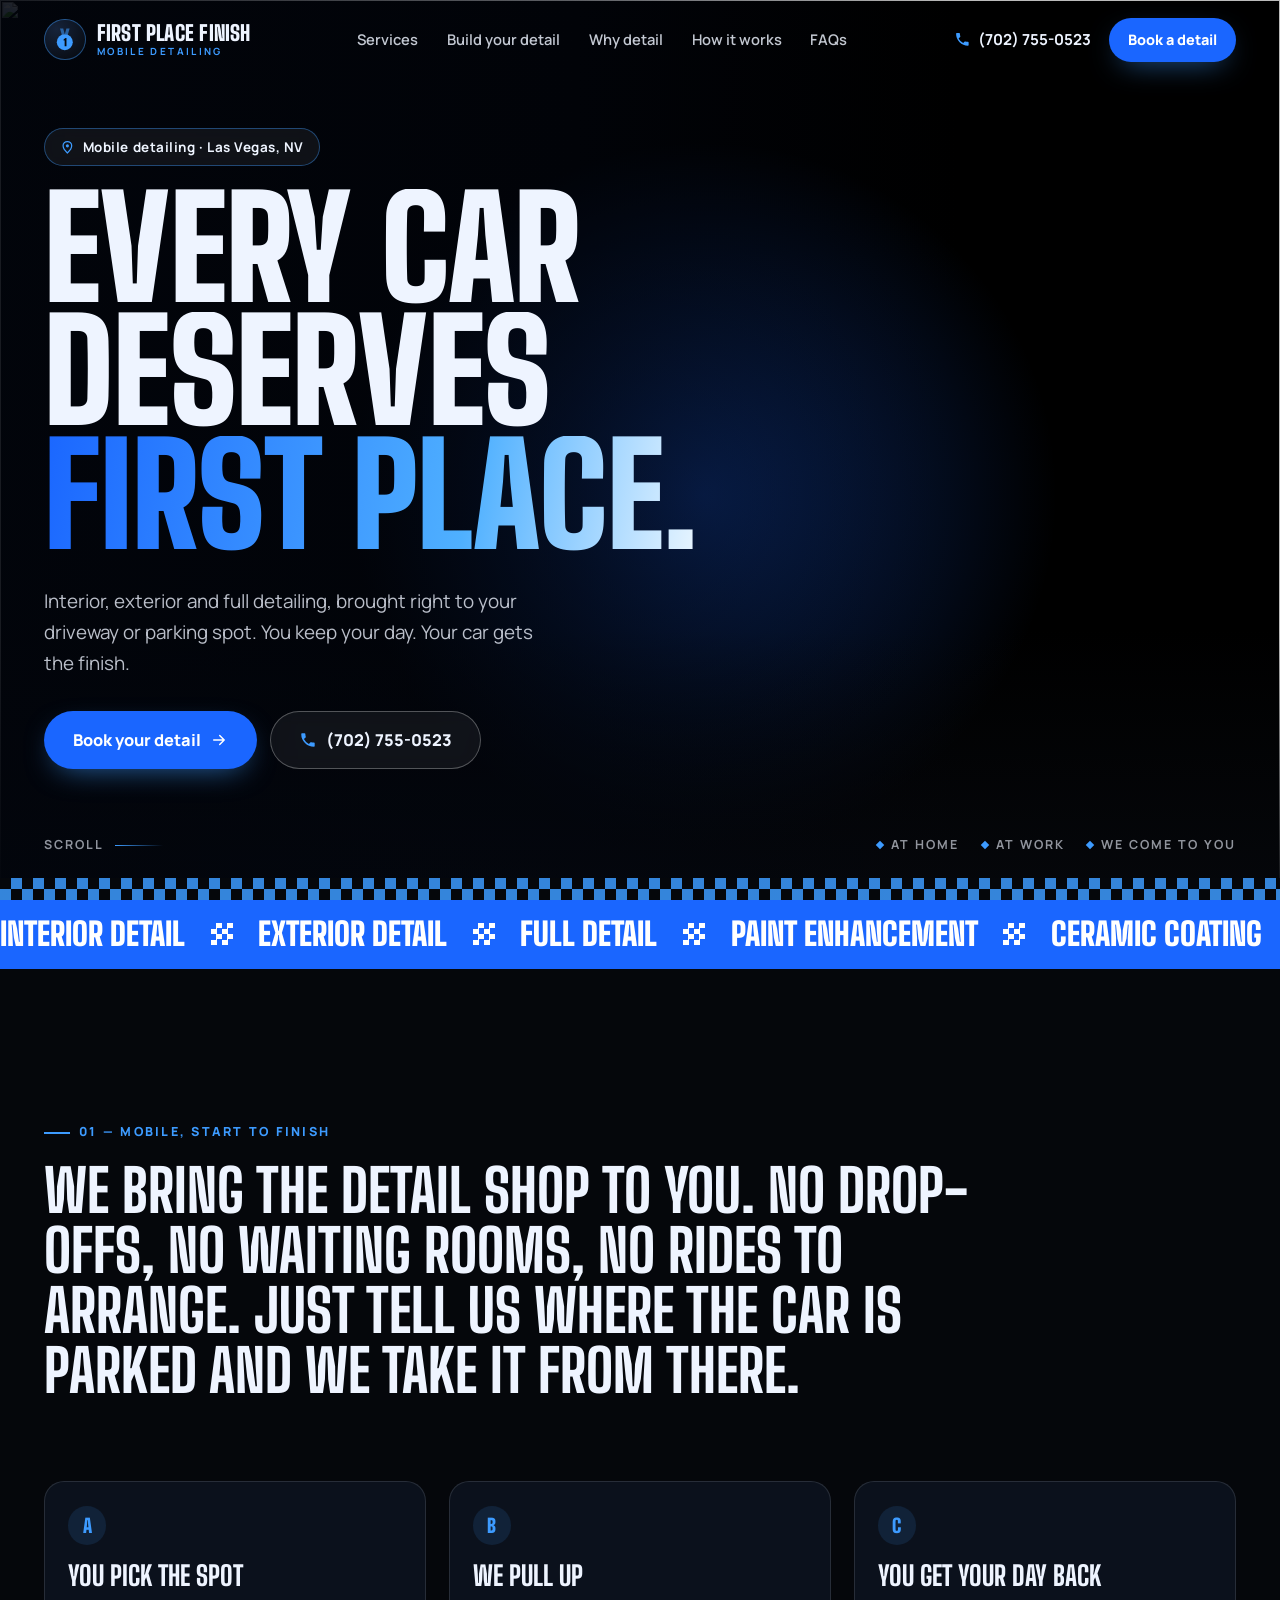
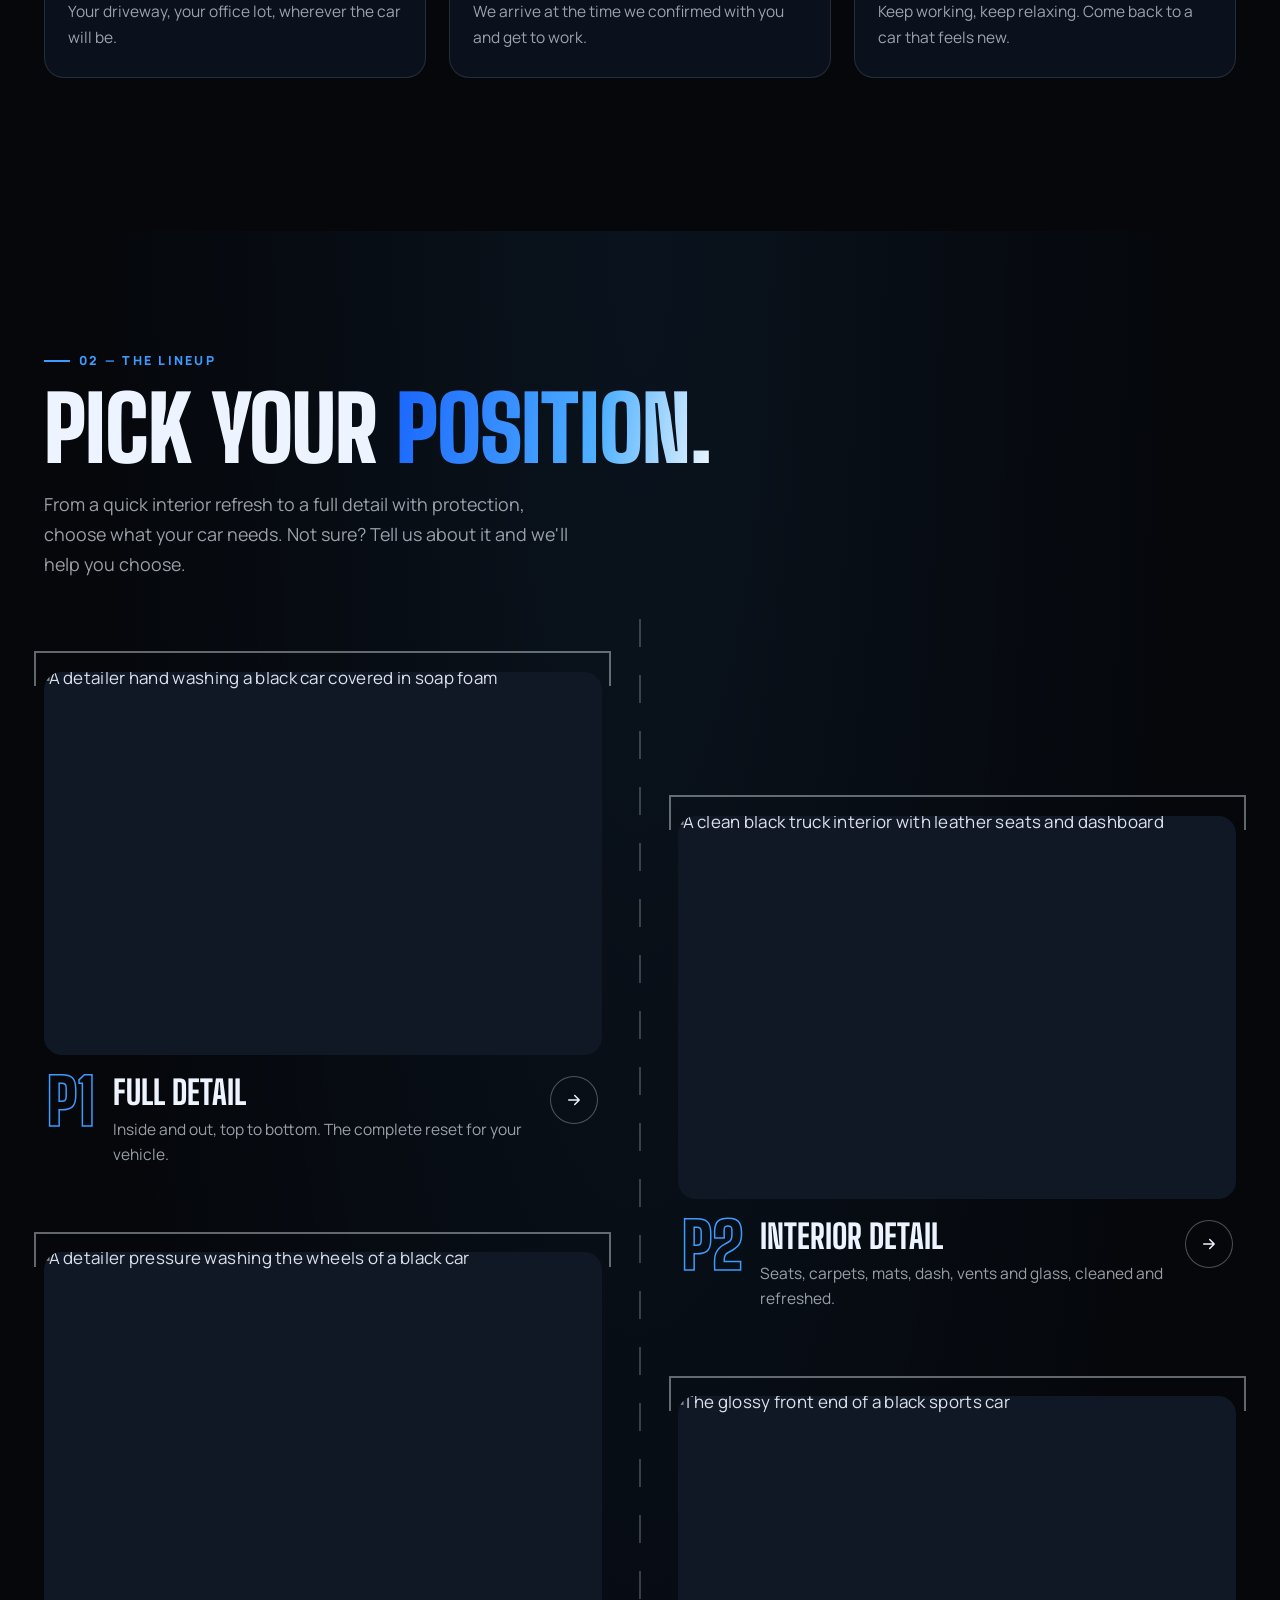
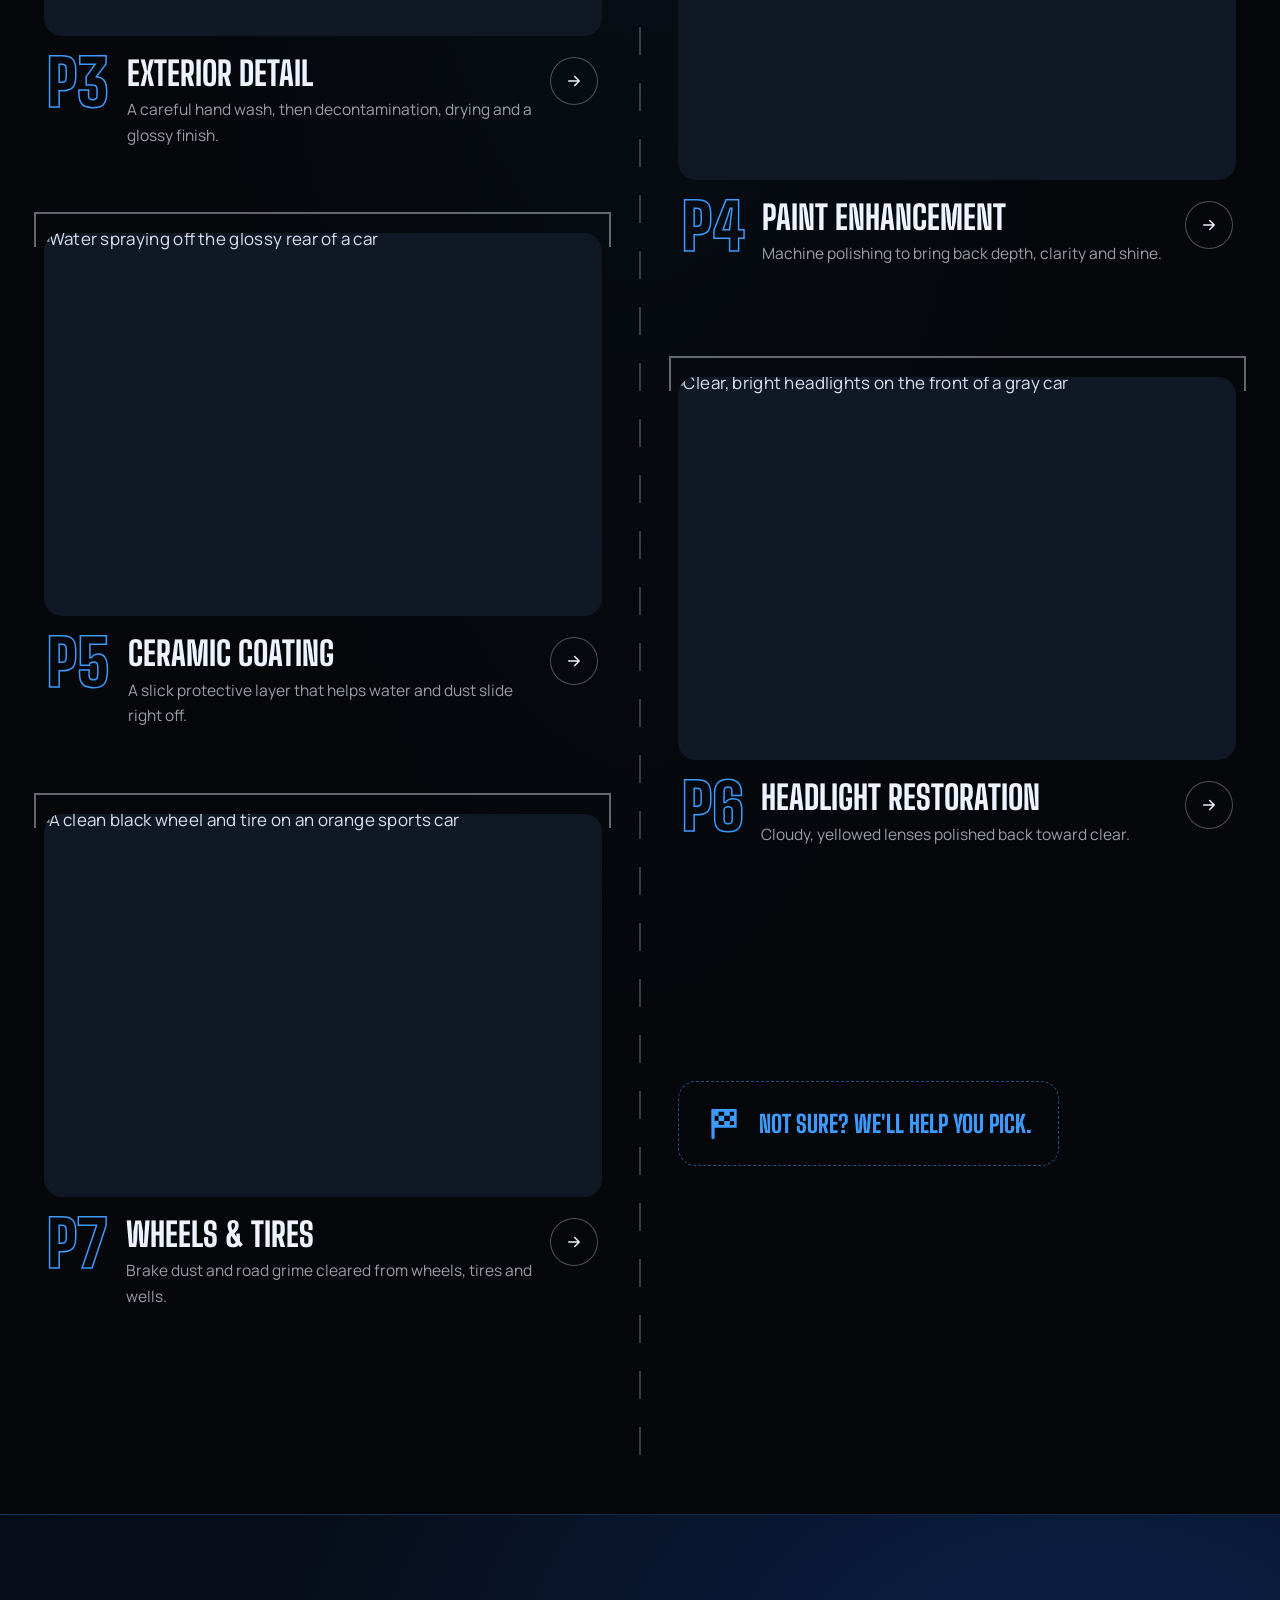
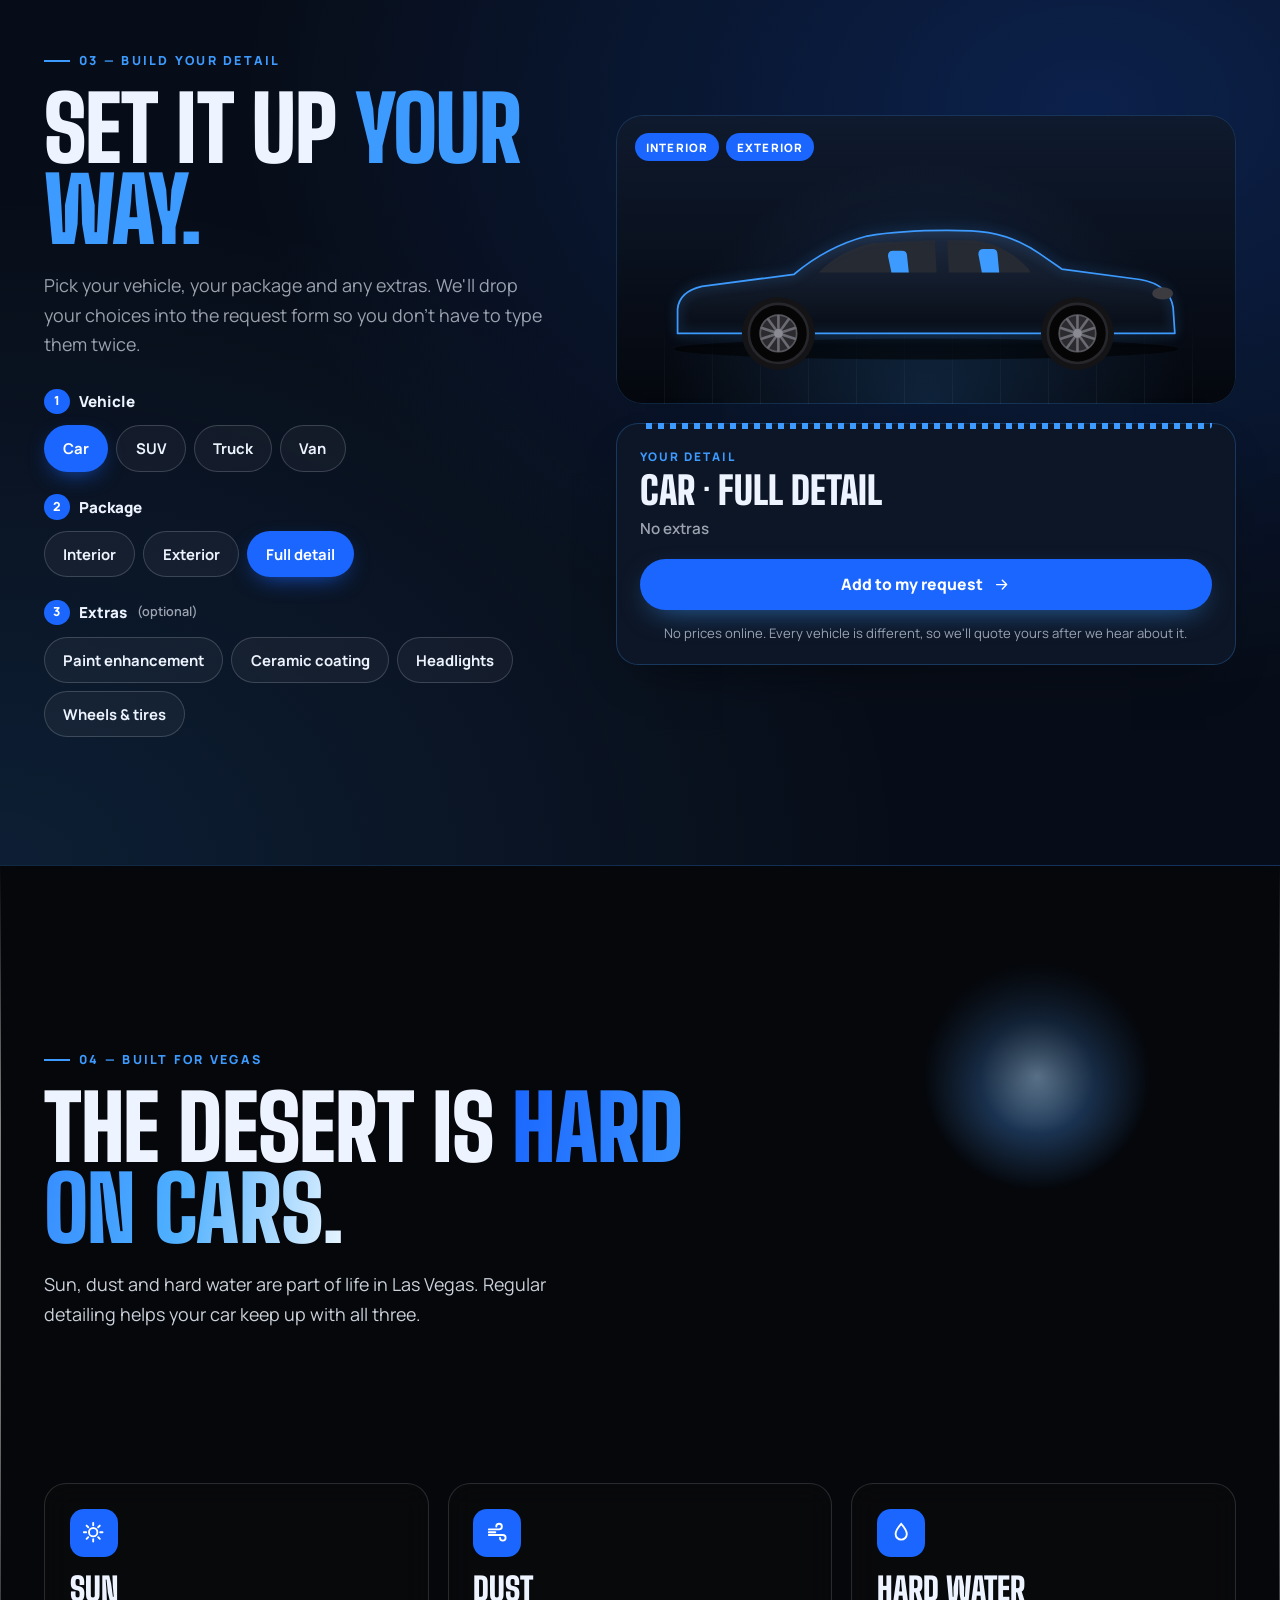
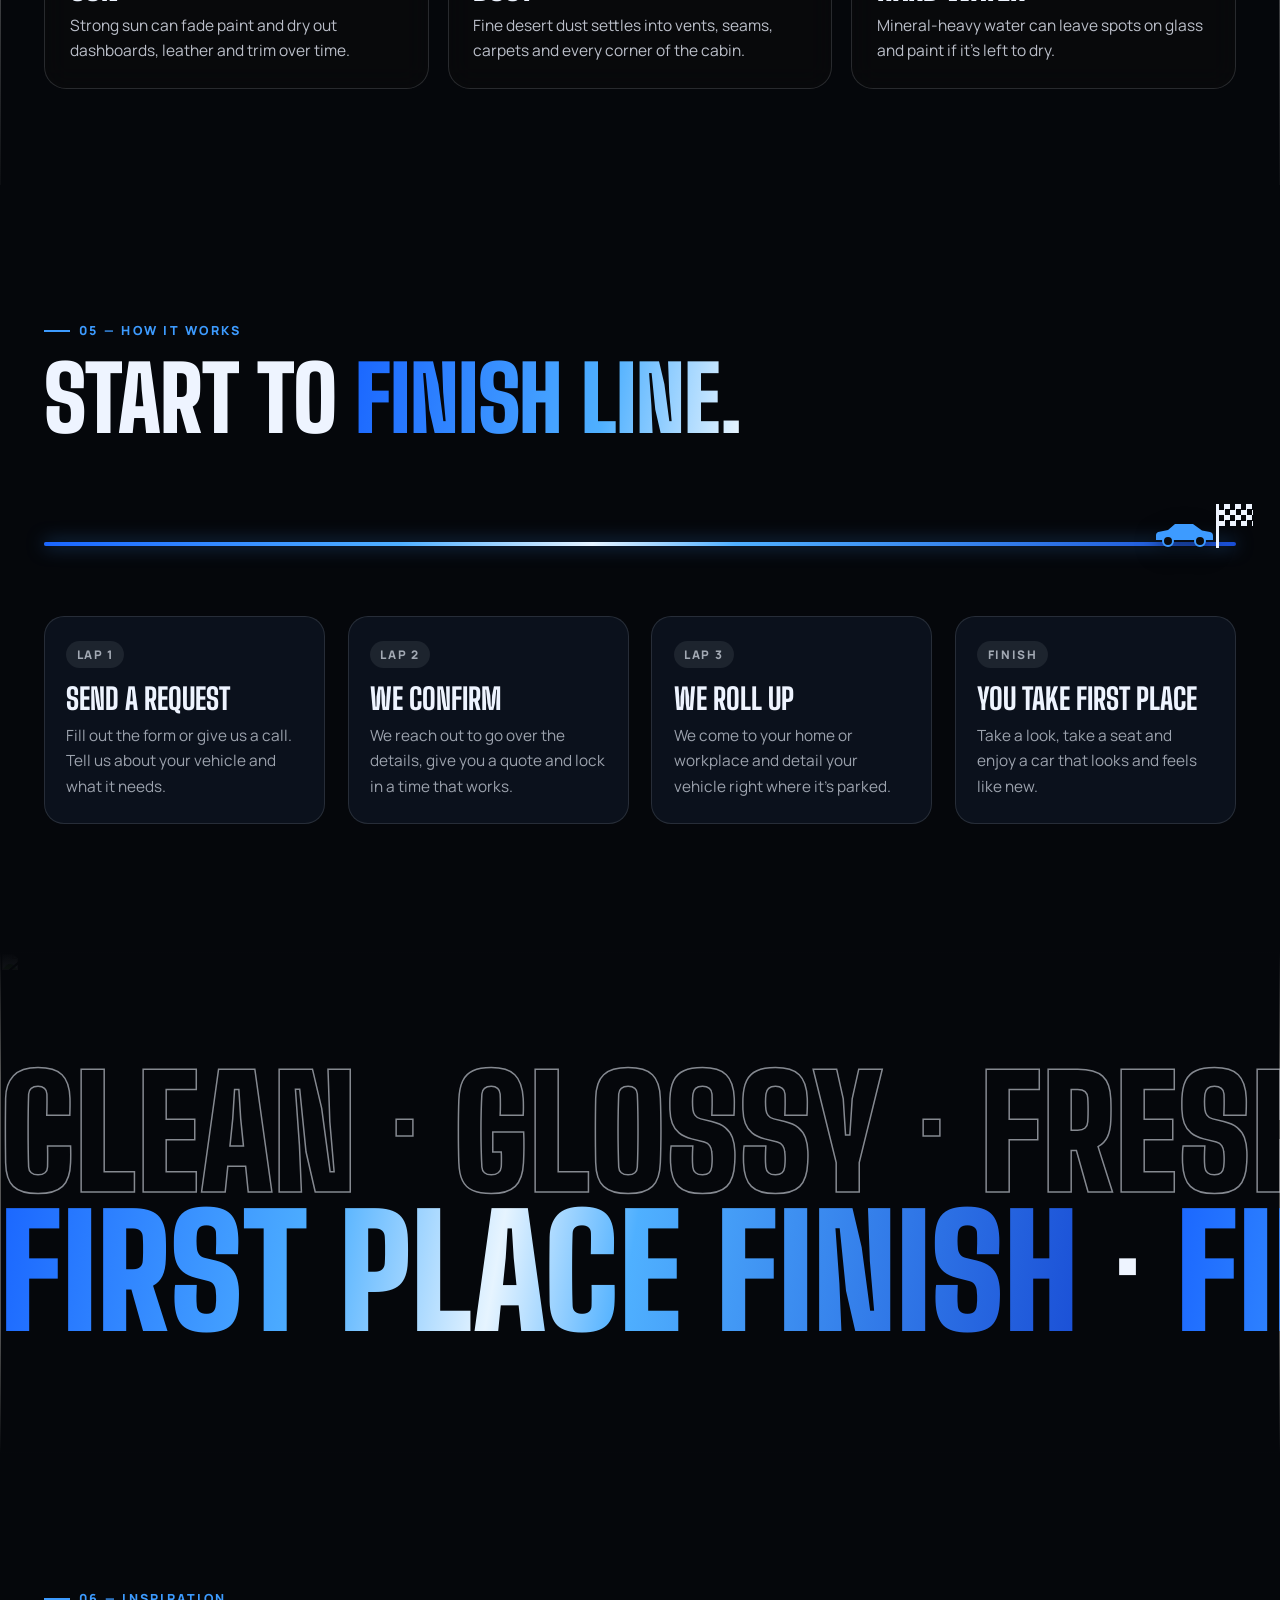
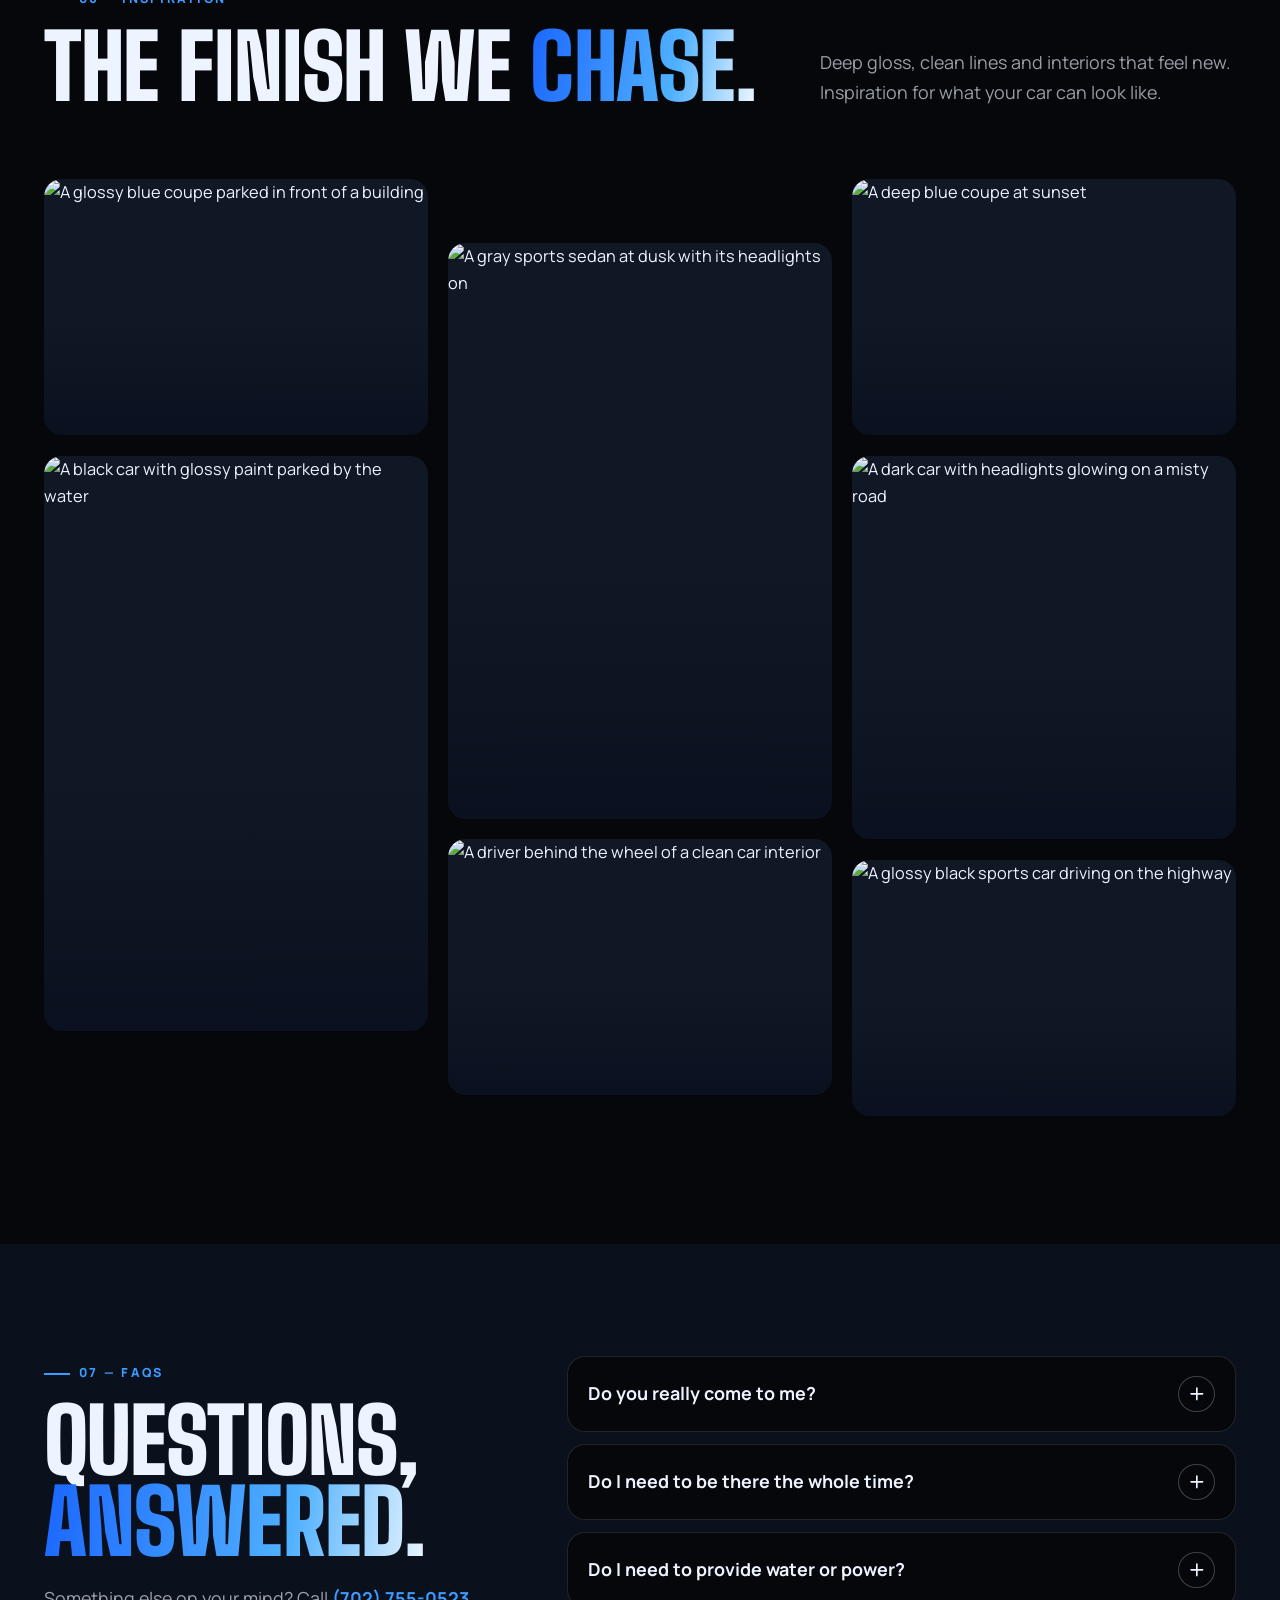
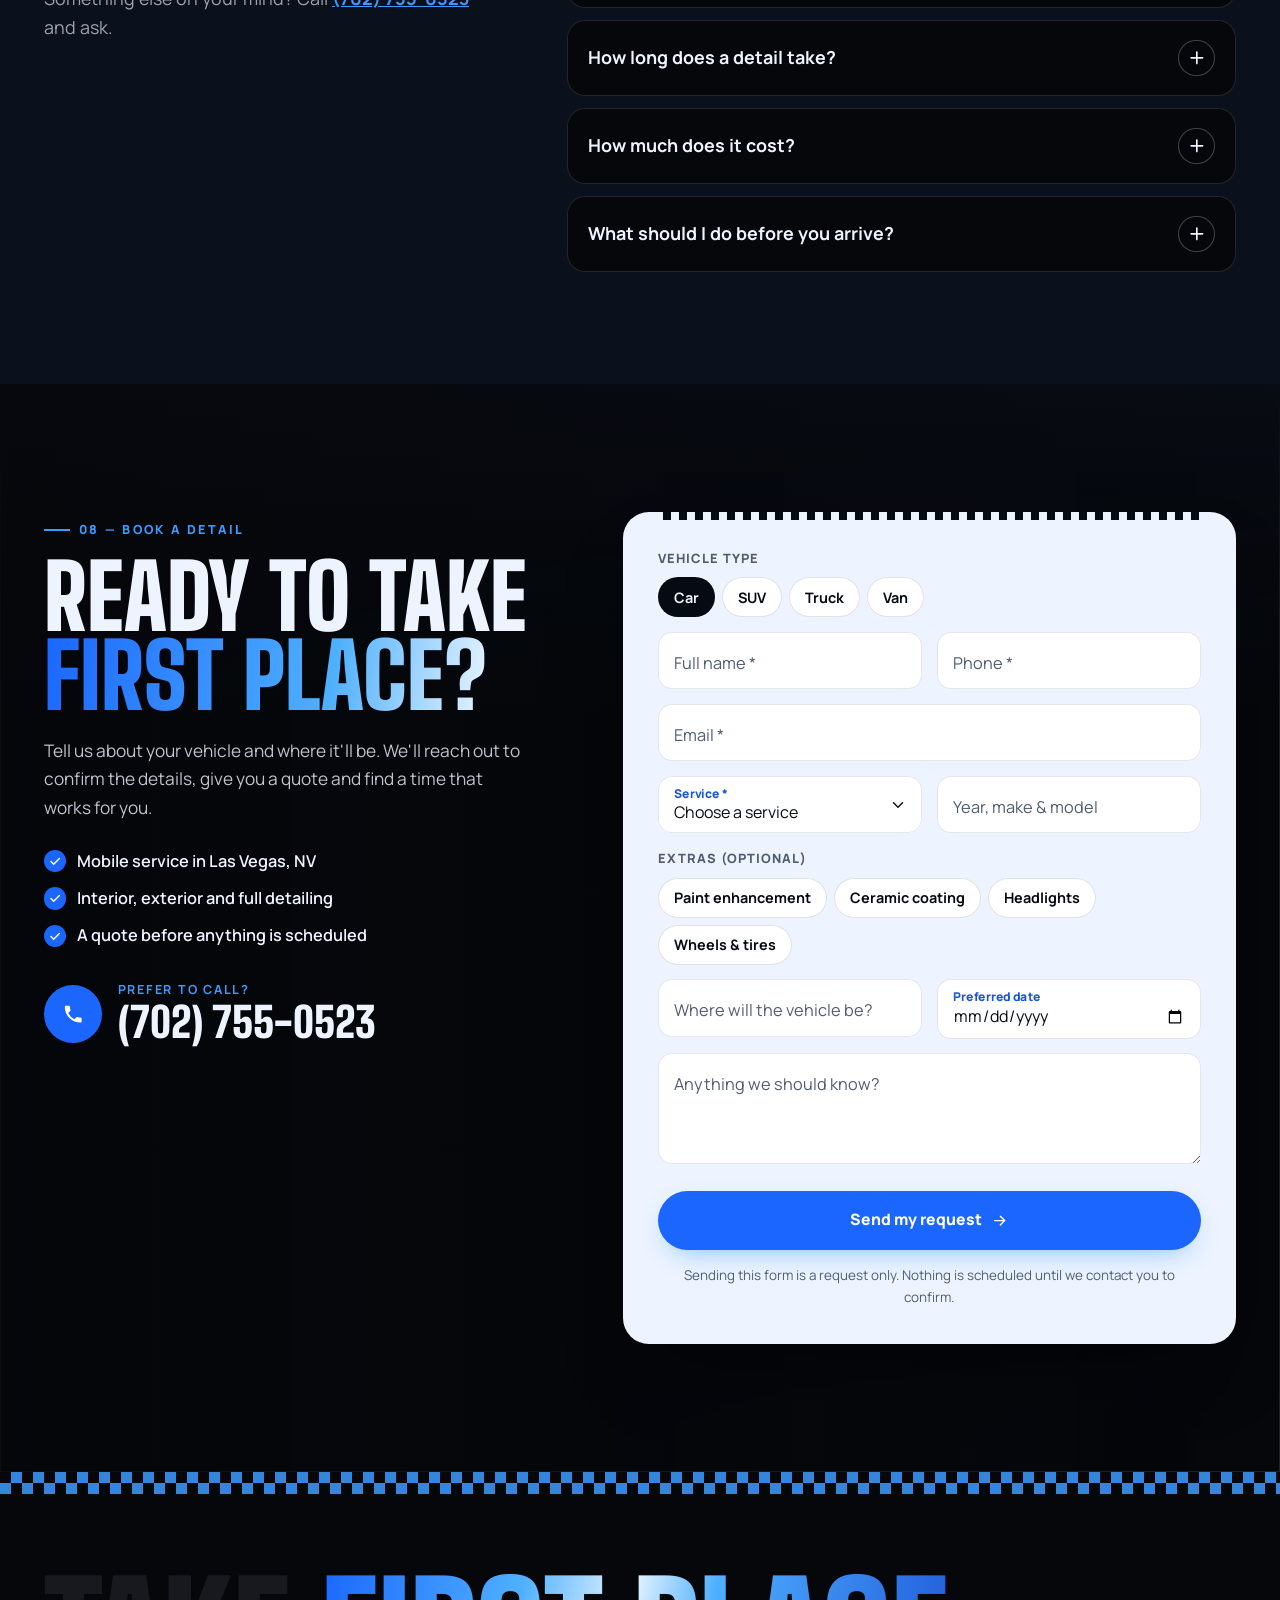
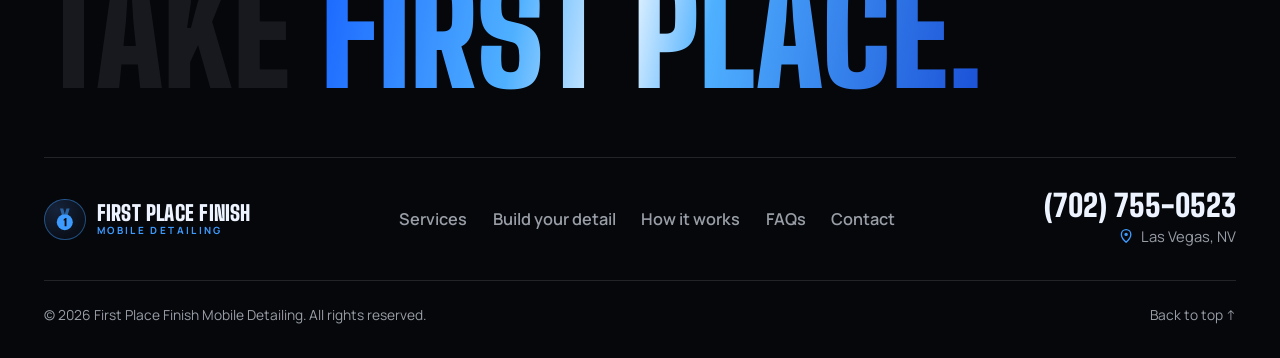
==== commit 4d1fc500: "Restyle site in black and blue with real car photos and lighter animations (6afdef942c013ca6f6be96d3" ====
--- a/index.html
+++ b/index.html
@@ -5,17 +5,18 @@
   <meta name="viewport" content="width=device-width, initial-scale=1">
   <title>First Place Finish Mobile Detailing | Mobile Car Detailing in Las Vegas, NV</title>
   <meta name="description" content="First Place Finish Mobile Detailing brings interior, exterior and full car detailing to you in Las Vegas, NV. Call (702) 755-0523 or request your detail online.">
-  <meta name="theme-color" content="#0a0a0b">
+  <meta name="theme-color" content="#05070b">
   <meta property="og:type" content="website">
   <meta property="og:title" content="First Place Finish Mobile Detailing | Las Vegas, NV">
   <meta property="og:description" content="Mobile car detailing in Las Vegas. We come to you. Call (702) 755-0523 or request your detail online.">
-  <meta property="og:image" content="/assets/images/og-image.jpg">
+  <meta property="og:image" content="https://images.unsplash.com/photo-1626668893632-6f3a4466d22f?auto=format&amp;fit=crop&amp;w=1200&amp;h=630&amp;q=75">
   <meta name="twitter:card" content="summary_large_image">
   <link rel="icon" href="/assets/favicon.svg" type="image/svg+xml">
   <link rel="preconnect" href="https://fonts.googleapis.com">
   <link rel="preconnect" href="https://fonts.gstatic.com" crossorigin>
+  <link rel="preconnect" href="https://images.unsplash.com">
   <link href="https://fonts.googleapis.com/css2?family=Big+Shoulders+Display:wght@600;800;900&family=Manrope:wght@400;500;600;700;800&display=swap" rel="stylesheet">
-  <link rel="preload" as="image" href="/assets/images/hero-car.webp">
+  <link rel="preload" as="image" href="https://images.unsplash.com/photo-1626668893632-6f3a4466d22f?auto=format&amp;fit=crop&amp;q=75&amp;w=2400">
   <link rel="stylesheet" href="/style.css">
   <script type="application/ld+json">
   {
@@ -41,7 +42,7 @@
     <symbol id="i-check" viewBox="0 0 24 24"><path d="M5 12.5l4.5 4.5L19 7.5" fill="none" stroke="currentColor" stroke-width="2.4" stroke-linecap="round" stroke-linejoin="round"/></symbol>
     <symbol id="i-pin" viewBox="0 0 24 24"><path d="M12 21s-7-6.2-7-11.5a7 7 0 0 1 14 0C19 14.8 12 21 12 21z" fill="none" stroke="currentColor" stroke-width="2"/><circle cx="12" cy="9.5" r="2.5" fill="currentColor"/></symbol>
     <symbol id="i-flag" viewBox="0 0 24 24"><path d="M5 21V4" stroke="currentColor" stroke-width="2" stroke-linecap="round"/><path d="M5 4h14v10H5z" fill="none" stroke="currentColor" stroke-width="1.6"/><path d="M5 4h3.5v3.33H5zM12 4h3.5v3.33H12zM8.5 7.33H12v3.33H8.5zM15.5 7.33H19v3.33h-3.5zM5 10.67h3.5V14H5zM12 10.67h3.5V14H12z" fill="currentColor"/></symbol>
-    <symbol id="i-medal" viewBox="0 0 32 32"><path d="M10 2h4l2 7-3.5 1.5zM22 2h-4l-2 7 3.5 1.5z" fill="currentColor" opacity=".55"/><circle cx="16" cy="19" r="10" fill="currentColor"/><path d="M14.6 15.2l2.4-1.4h1.1v10.4h-2.3v-7.6l-1.2.7z" fill="#0a0a0b"/></symbol>
+    <symbol id="i-medal" viewBox="0 0 32 32"><path d="M10 2h4l2 7-3.5 1.5zM22 2h-4l-2 7 3.5 1.5z" fill="currentColor" opacity=".55"/><circle cx="16" cy="19" r="10" fill="currentColor"/><path d="M14.6 15.2l2.4-1.4h1.1v10.4h-2.3v-7.6l-1.2.7z" fill="#05070b"/></symbol>
     <symbol id="i-sun" viewBox="0 0 24 24"><circle cx="12" cy="12" r="4.5" fill="none" stroke="currentColor" stroke-width="2"/><path d="M12 2v2.5M12 19.5V22M2 12h2.5M19.5 12H22M4.9 4.9l1.8 1.8M17.3 17.3l1.8 1.8M4.9 19.1l1.8-1.8M17.3 6.7l1.8-1.8" stroke="currentColor" stroke-width="2" stroke-linecap="round"/></symbol>
     <symbol id="i-wind" viewBox="0 0 24 24"><path d="M3 9h11a3 3 0 1 0-3-3M3 15h15a3 3 0 1 1-3 3M3 12h7" fill="none" stroke="currentColor" stroke-width="2" stroke-linecap="round"/></symbol>
     <symbol id="i-drop" viewBox="0 0 24 24"><path d="M12 3s6 6.6 6 11a6 6 0 0 1-12 0c0-4.4 6-11 6-11z" fill="none" stroke="currentColor" stroke-width="2"/></symbol>
@@ -91,9 +92,11 @@
     <!-- HERO -->
     <section class="hero" id="home" aria-labelledby="hero-title">
       <div class="hero__media" aria-hidden="true">
-        <img src="/assets/images/hero-car.webp" alt="" width="2400" height="1500">
+        <img src="https://images.unsplash.com/photo-1626668893632-6f3a4466d22f?auto=format&amp;fit=crop&amp;q=75&amp;w=2400" alt="" width="2400" height="1500">
         <span class="hero__sweep"></span>
         <span class="hero__spot"></span>
+        <span class="hero__glow"></span>
+        <span class="bubbles"><i></i><i></i><i></i><i></i><i></i><i></i><i></i><i></i><i></i><i></i><i></i><i></i></span>
       </div>
       <div class="hero__shade" aria-hidden="true"></div>
       <div class="wrap hero__content">
@@ -147,31 +150,31 @@
         </div>
         <div class="grid">
           <article class="slot">
-            <div class="slot__img"><img src="/assets/images/svc-full.webp" alt="A microfiber towel resting on the glossy hood of a black car" width="1400" height="933" loading="lazy"></div>
+            <div class="slot__img"><img src="https://images.unsplash.com/photo-1607860108855-64acf2078ed9?auto=format&amp;fit=crop&amp;q=75&amp;w=1400&amp;h=933" alt="A detailer hand washing a black car covered in soap foam" width="1400" height="933" loading="lazy"></div>
             <div class="slot__body"><span class="slot__p">P1</span><h3>Full Detail</h3><p>Inside and out, top to bottom. The complete reset for your vehicle.</p><a href="#contact" class="slot__a" data-service="Full Detail" aria-label="Book a full detail"><svg><use href="#i-arrow"/></svg></a></div>
           </article>
           <article class="slot">
-            <div class="slot__img"><img src="/assets/images/svc-interior.webp" alt="Clean black leather front seats inside a car" width="1100" height="1650" loading="lazy"></div>
+            <div class="slot__img"><img src="https://images.unsplash.com/photo-1610647752706-3bb12232b3ab?auto=format&amp;fit=crop&amp;q=75&amp;w=1100&amp;h=1650" alt="A clean black truck interior with leather seats and dashboard" width="1100" height="1650" loading="lazy"></div>
             <div class="slot__body"><span class="slot__p">P2</span><h3>Interior Detail</h3><p>Seats, carpets, mats, dash, vents and glass, cleaned and refreshed.</p><a href="#contact" class="slot__a" data-service="Interior Detail" aria-label="Book an interior detail"><svg><use href="#i-arrow"/></svg></a></div>
           </article>
           <article class="slot">
-            <div class="slot__img"><img src="/assets/images/svc-exterior.webp" alt="A gloved hand washing a car door with a soapy mitt" width="1100" height="733" loading="lazy"></div>
+            <div class="slot__img"><img src="https://images.unsplash.com/photo-1552930294-6b595f4c2974?auto=format&amp;fit=crop&amp;q=75&amp;w=1100&amp;h=733" alt="A detailer pressure washing the wheels of a black car" width="1100" height="733" loading="lazy"></div>
             <div class="slot__body"><span class="slot__p">P3</span><h3>Exterior Detail</h3><p>A careful hand wash, then decontamination, drying and a glossy finish.</p><a href="#contact" class="slot__a" data-service="Exterior Detail" aria-label="Book an exterior detail"><svg><use href="#i-arrow"/></svg></a></div>
           </article>
           <article class="slot">
-            <div class="slot__img"><img src="/assets/images/svc-paint.webp" alt="A machine polisher working on black car paint" width="1100" height="1375" loading="lazy"></div>
+            <div class="slot__img"><img src="https://images.unsplash.com/photo-1494976388531-d1058494cdd8?auto=format&amp;fit=crop&amp;q=75&amp;w=1100&amp;h=1375" alt="The glossy front end of a black sports car" width="1100" height="1375" loading="lazy"></div>
             <div class="slot__body"><span class="slot__p">P4</span><h3>Paint Enhancement</h3><p>Machine polishing to bring back depth, clarity and shine.</p><a href="#contact" class="slot__a" data-service="Paint Enhancement" aria-label="Book paint enhancement"><svg><use href="#i-arrow"/></svg></a></div>
           </article>
           <article class="slot">
-            <div class="slot__img"><img src="/assets/images/svc-ceramic.webp" alt="Water beading into round droplets on dark glossy paint" width="1100" height="741" loading="lazy"></div>
+            <div class="slot__img"><img src="https://images.unsplash.com/photo-1520340356584-f9917d1eea6f?auto=format&amp;fit=crop&amp;q=75&amp;w=1100&amp;h=741" alt="Water spraying off the glossy rear of a car" width="1100" height="741" loading="lazy"></div>
             <div class="slot__body"><span class="slot__p">P5</span><h3>Ceramic Coating</h3><p>A slick protective layer that helps water and dust slide right off.</p><a href="#contact" class="slot__a" data-service="Ceramic Coating" aria-label="Book ceramic coating"><svg><use href="#i-arrow"/></svg></a></div>
           </article>
           <article class="slot">
-            <div class="slot__img"><img src="/assets/images/svc-headlight.webp" alt="A polishing pad restoring a car headlight" width="1100" height="1467" loading="lazy"></div>
+            <div class="slot__img"><img src="https://images.unsplash.com/photo-1514316454349-750a7fd3da3a?auto=format&amp;fit=crop&amp;q=75&amp;w=1100&amp;h=1467" alt="Clear, bright headlights on the front of a gray car" width="1100" height="1467" loading="lazy"></div>
             <div class="slot__body"><span class="slot__p">P6</span><h3>Headlight Restoration</h3><p>Cloudy, yellowed lenses polished back toward clear.</p><a href="#contact" class="slot__a" data-service="Headlight Restoration" aria-label="Book headlight restoration"><svg><use href="#i-arrow"/></svg></a></div>
           </article>
           <article class="slot">
-            <div class="slot__img"><img src="/assets/images/svc-wheels.webp" alt="A detailing brush cleaning a tire sidewall" width="1100" height="1467" loading="lazy"></div>
+            <div class="slot__img"><img src="https://images.unsplash.com/photo-1573950940509-d924ee3fd345?auto=format&amp;fit=crop&amp;q=75&amp;w=1100&amp;h=1467" alt="A clean black wheel and tire on an orange sports car" width="1100" height="1467" loading="lazy"></div>
             <div class="slot__body"><span class="slot__p">P7</span><h3>Wheels &amp; Tires</h3><p>Brake dust and road grime cleared from wheels, tires and wells.</p><a href="#contact" class="slot__a" data-service="Wheels &amp; Tires" aria-label="Book wheel and tire cleaning"><svg><use href="#i-arrow"/></svg></a></div>
           </article>
           <div class="grid__flag" aria-hidden="true"><svg><use href="#i-flag"/></svg><span>Not sure? We'll help you pick.</span></div>
@@ -221,10 +224,10 @@
             <svg class="veh" viewBox="0 0 640 240" role="img" aria-labelledby="veh-label">
               <title id="veh-label">Illustration of your selected vehicle</title>
               <defs>
-                <linearGradient id="g-body" x1="0" y1="0" x2="0" y2="1"><stop offset="0" stop-color="#2a2b30"/><stop offset="1" stop-color="#121215"/></linearGradient>
+                <linearGradient id="g-body" x1="0" y1="0" x2="0" y2="1"><stop offset="0" stop-color="#1d2a40"/><stop offset="1" stop-color="#080d16"/></linearGradient>
                 <linearGradient id="g-glass" x1="0" y1="0" x2="1" y2="1"><stop offset="0" stop-color="#3c4250"/><stop offset="1" stop-color="#1a1d24"/></linearGradient>
                 <linearGradient id="g-shine" x1="0" y1="0" x2="1" y2="0"><stop offset="0" stop-color="#fff" stop-opacity="0"/><stop offset=".5" stop-color="#fff" stop-opacity=".55"/><stop offset="1" stop-color="#fff" stop-opacity="0"/></linearGradient>
-                <radialGradient id="g-lamp"><stop offset="0" stop-color="#fff7d6"/><stop offset=".4" stop-color="#ffe08a" stop-opacity=".7"/><stop offset="1" stop-color="#ffe08a" stop-opacity="0"/></radialGradient>
+                <radialGradient id="g-lamp"><stop offset="0" stop-color="#f0f8ff"/><stop offset=".4" stop-color="#7cc4ff" stop-opacity=".7"/><stop offset="1" stop-color="#7cc4ff" stop-opacity="0"/></radialGradient>
                 <clipPath id="clip-body"><path class="clip-shape" d=""/></clipPath>
               </defs>
               <g class="veh__all">
@@ -250,7 +253,7 @@
             <p class="ticket__k">Your detail</p>
             <p class="ticket__main"><span data-out="veh">Car</span> &middot; <span data-out="pkg">Full Detail</span></p>
             <p class="ticket__x" data-out="adds">No extras</p>
-            <a href="#contact" class="btn btn--dark btn--block ticket__go magnetic"><span>Add to my request</span> <svg><use href="#i-arrow"/></svg></a>
+            <a href="#contact" class="btn btn--gold btn--block ticket__go magnetic"><span>Add to my request</span> <svg><use href="#i-arrow"/></svg></a>
             <p class="ticket__note">No prices online. Every vehicle is different, so we'll quote yours after we hear about it.</p>
           </div>
         </div>
@@ -260,7 +263,7 @@
     <!-- DESERT -->
     <section class="desert" id="desert" aria-labelledby="desert-title">
       <div class="desert__media" aria-hidden="true">
-        <img src="/assets/images/desert-road.webp" alt="" width="1600" height="1067" loading="lazy">
+        <img src="https://images.unsplash.com/photo-1552519507-da3b142c6e3d?auto=format&amp;fit=crop&amp;q=75&amp;w=1800" alt="" width="1600" height="1067" loading="lazy">
         <span class="desert__sun"></span>
       </div>
       <div class="desert__shade" aria-hidden="true"></div>
@@ -299,7 +302,7 @@
 
     <!-- BAND -->
     <section class="band" aria-label="First Place Finish">
-      <div class="band__bg" aria-hidden="true"><img src="/assets/images/band-polish.webp" alt="" width="2000" height="1333" loading="lazy"></div>
+      <div class="band__bg" aria-hidden="true"><img src="https://images.unsplash.com/photo-1492144534655-ae79c964c9d7?auto=format&amp;fit=crop&amp;q=75&amp;w=2000" alt="" width="2000" height="1333" loading="lazy"></div>
       <div class="band__lines" aria-hidden="true">
         <p class="band__line band__line--a">Clean &middot; Glossy &middot; Fresh &middot; Clean &middot; Glossy &middot; Fresh &middot;</p>
         <p class="band__line band__line--b"><span>First place finish</span> &middot; <span>First place finish</span> &middot; <span>First place finish</span> &middot;</p>
@@ -318,17 +321,17 @@
         </div>
         <div class="mosaic">
           <div class="mosaic__col" data-speed="-6">
-            <figure class="tile"><img src="/assets/images/g-red-paint.webp" alt="Glossy red paint and a tail light with sharp reflections" width="1200" height="800" loading="lazy"></figure>
-            <figure class="tile tile--tall"><img src="/assets/images/g-towel.webp" alt="A gray microfiber towel on a deep red car" width="1000" height="1500" loading="lazy"></figure>
+            <figure class="tile"><img src="https://images.unsplash.com/photo-1502877338535-766e1452684a?auto=format&amp;fit=crop&amp;q=75&amp;w=1200&amp;h=800" alt="A glossy blue coupe parked in front of a building" width="1200" height="800" loading="lazy"></figure>
+            <figure class="tile tile--tall"><img src="https://images.unsplash.com/photo-1617814076367-b759c7d7e738?auto=format&amp;fit=crop&amp;q=75&amp;w=1000&amp;h=1500" alt="A black car with glossy paint parked by the water" width="1000" height="1500" loading="lazy"></figure>
           </div>
           <div class="mosaic__col" data-speed="8">
-            <figure class="tile tile--tall"><img src="/assets/images/g-classic.webp" alt="Polished copper paint and chrome headlights on a classic car" width="1000" height="1500" loading="lazy"></figure>
-            <figure class="tile"><img src="/assets/images/g-leather.webp" alt="Clean tan leather seats inside a car" width="1200" height="800" loading="lazy"></figure>
+            <figure class="tile tile--tall"><img src="https://images.unsplash.com/photo-1580273916550-e323be2ae537?auto=format&amp;fit=crop&amp;q=75&amp;w=1000&amp;h=1500" alt="A gray sports sedan at dusk with its headlights on" width="1000" height="1500" loading="lazy"></figure>
+            <figure class="tile"><img src="https://images.unsplash.com/photo-1449965408869-eaa3f722e40d?auto=format&amp;fit=crop&amp;q=75&amp;w=1200&amp;h=800" alt="A driver behind the wheel of a clean car interior" width="1200" height="800" loading="lazy"></figure>
           </div>
           <div class="mosaic__col" data-speed="-10">
-            <figure class="tile"><img src="/assets/images/g-blue-paint.webp" alt="A deep blue car body with an orange side marker light" width="1200" height="800" loading="lazy"></figure>
-            <figure class="tile tile--sq"><img src="/assets/images/g-flake.webp" alt="Close-up of fine water mist on dark glossy paint" width="1000" height="1000" loading="lazy"></figure>
-            <figure class="tile"><img src="/assets/images/g-black-door.webp" alt="A glossy black car door reflecting the sky" width="1200" height="800" loading="lazy"></figure>
+            <figure class="tile"><img src="https://images.unsplash.com/photo-1603386329225-868f9b1ee6c9?auto=format&amp;fit=crop&amp;q=75&amp;w=1200&amp;h=800" alt="A deep blue coupe at sunset" width="1200" height="800" loading="lazy"></figure>
+            <figure class="tile tile--sq"><img src="https://images.unsplash.com/photo-1609521263047-f8f205293f24?auto=format&amp;fit=crop&amp;q=75&amp;w=1000&amp;h=1000" alt="A dark car with headlights glowing on a misty road" width="1000" height="1000" loading="lazy"></figure>
+            <figure class="tile"><img src="https://images.unsplash.com/photo-1503376780353-7e6692767b70?auto=format&amp;fit=crop&amp;q=75&amp;w=1200&amp;h=800" alt="A glossy black sports car driving on the highway" width="1200" height="800" loading="lazy"></figure>
           </div>
         </div>
       </div>
@@ -373,7 +376,7 @@
 
     <!-- CONTACT -->
     <section class="contact" id="contact" aria-labelledby="contact-title">
-      <div class="contact__bg" aria-hidden="true"><img src="/assets/images/cta-drops.webp" alt="" width="1600" height="919" loading="lazy"></div>
+      <div class="contact__bg" aria-hidden="true"><img src="https://images.unsplash.com/photo-1619682817481-e994891cd1f5?auto=format&amp;fit=crop&amp;q=75&amp;w=1600" alt="" width="1600" height="919" loading="lazy"></div>
       <div class="wrap contact__grid">
         <div class="contact__copy">
           <p class="kick">08 &mdash; Book a detail</p>
@@ -508,9 +511,8 @@
     <a href="#contact" class="mbar__cta">Book a detail <svg><use href="#i-arrow"/></svg></a>
   </div>
 
-  <script src="/assets/vendor/gsap.min.js" defer></script>
-  <script src="/assets/vendor/ScrollTrigger.min.js" defer></script>
-  <script src="/assets/vendor/lenis.min.js" defer></script>
+  <script src="https://cdn.jsdelivr.net/npm/gsap@3.12.5/dist/gsap.min.js" defer></script>
+  <script src="https://cdn.jsdelivr.net/npm/gsap@3.12.5/dist/ScrollTrigger.min.js" defer></script>
   <script src="/script.js" defer></script>
 </body>
 </html>
--- a/style.css
+++ b/style.css
@@ -2,26 +2,27 @@
    First Place Finish Mobile Detailing
    ========================================================== */
 :root {
-  --bg: #0a0a0b;
-  --bg-2: #121214;
-  --panel: #18181b;
-  --ink: #f4efe4;
-  --muted: rgba(244, 239, 228, .64);
-  --line: rgba(244, 239, 228, .12);
-  --cream: #f1ebdf;
-  --cream-2: #e6dece;
-  --dark-ink: #111113;
-  --dark-muted: #5d5a54;
-  --gold: #e8b64c;
-  --gold-l: #f7d98a;
-  --gold-d: #b98523;
+  --bg: #05070b;
+  --bg-2: #0b111c;
+  --panel: #101826;
+  --ink: #eef4ff;
+  --muted: rgba(238,244,255, .64);
+  --line: rgba(238,244,255, .12);
+  --cream: #eef4ff;
+  --cream-2: #dbe7fb;
+  --dark-ink: #060a12;
+  --dark-muted: #4f5d73;
+  --gold: #3d9bff;
+  --blue: #1a66ff;
+  --gold-l: #8cc8ff;
+  --gold-d: #1557d6;
   --err: #ff6b5b;
   --f-d: "Big Shoulders Display", "Arial Narrow", Impact, sans-serif;
   --f-b: "Manrope", system-ui, -apple-system, "Segoe UI", sans-serif;
   --ease: cubic-bezier(.22, 1, .36, 1);
   --max: 1320px;
   --gut: clamp(1.15rem, 4vw, 2.75rem);
-  --gold-grad: linear-gradient(100deg, #b5812a 0%, #f2cf74 30%, #fff4cf 46%, #f0c461 58%, #a87420 100%);
+  --gold-grad: linear-gradient(100deg, #1a66ff 0%, #4fb0ff 30%, #e6f4ff 46%, #4fb0ff 58%, #1a4fd6 100%);
 }
 
 *, *::before, *::after { box-sizing: border-box; }
@@ -36,10 +37,10 @@
 p { margin: 0; }
 button, input, select, textarea { font: inherit; color: inherit; }
 :focus-visible { outline: 2px solid var(--gold); outline-offset: 3px; }
-::selection { background: var(--gold); color: var(--dark-ink); }
+::selection { background: var(--blue); color: #fff; }
 
 .wrap { max-width: var(--max); margin: 0 auto; padding: 0 var(--gut); }
-.skip { position: fixed; left: 1rem; top: -4rem; z-index: 200; padding: .7rem 1rem; border-radius: 10px; background: var(--gold); color: var(--dark-ink); font-weight: 800; text-decoration: none; transition: top .3s; }
+.skip { position: fixed; left: 1rem; top: -4rem; z-index: 200; padding: .7rem 1rem; border-radius: 10px; background: var(--blue); color: #fff; font-weight: 800; text-decoration: none; transition: top .3s; }
 .skip:focus { top: 1rem; }
 
 .kick { display: inline-flex; align-items: center; gap: .6rem; margin-bottom: 1.1rem; font-size: .78rem; font-weight: 800; letter-spacing: .18em; text-transform: uppercase; color: var(--gold); }
@@ -59,10 +60,10 @@
 .btn { position: relative; display: inline-flex; align-items: center; justify-content: center; gap: .6rem; min-height: 3.2rem; padding: 0 1.5rem; border: 0; border-radius: 999px; font-weight: 800; font-size: .98rem; text-decoration: none; cursor: pointer; overflow: hidden; isolation: isolate; transition: transform .4s var(--ease), box-shadow .4s var(--ease), background .3s, color .3s; }
 .btn svg { transition: transform .4s var(--ease); }
 .btn:hover svg:last-child { transform: translateX(4px); }
-.btn--gold { background: var(--gold); color: var(--dark-ink); box-shadow: 0 10px 30px -12px rgba(232, 182, 76, .7); }
+.btn--gold { background: var(--blue); color: #fff; box-shadow: 0 10px 30px -12px rgba(61,155,255, .7); }
 .btn--gold::before { content: ""; position: absolute; inset: 0; z-index: -1; background: linear-gradient(110deg, transparent 30%, rgba(255,255,255,.75) 50%, transparent 70%); transform: translateX(-120%); transition: transform .8s var(--ease); }
 .btn--gold:hover::before { transform: translateX(120%); }
-.btn--gold:hover { box-shadow: 0 16px 40px -12px rgba(232, 182, 76, .9); }
+.btn--gold:hover { box-shadow: 0 16px 40px -12px rgba(61,155,255, .9); }
 .btn--ghost { background: rgba(255,255,255,.06); color: var(--ink); box-shadow: inset 0 0 0 1px rgba(255,255,255,.28); backdrop-filter: blur(8px); -webkit-backdrop-filter: blur(8px); }
 .btn--ghost:hover { background: rgba(255,255,255,.14); }
 .btn--ghost svg { color: var(--gold); }
@@ -75,16 +76,16 @@
 
 /* ---------- Nav ---------- */
 .nav { position: fixed; inset: 0 0 auto; z-index: 100; padding: 1.1rem 0; transition: padding .4s var(--ease), background .4s, box-shadow .4s, transform .45s var(--ease); }
-.nav.is-solid { padding: .6rem 0; background: rgba(10,10,11,.78); backdrop-filter: blur(16px) saturate(1.3); -webkit-backdrop-filter: blur(16px) saturate(1.3); box-shadow: 0 1px 0 var(--line); }
+.nav.is-solid { padding: .6rem 0; background: rgba(5,7,11,.78); backdrop-filter: blur(16px) saturate(1.3); -webkit-backdrop-filter: blur(16px) saturate(1.3); box-shadow: 0 1px 0 var(--line); }
 .nav.is-hidden { transform: translateY(-110%); }
 .nav__in { display: flex; align-items: center; justify-content: space-between; gap: 1.5rem; max-width: var(--max); margin: 0 auto; padding: 0 var(--gut); }
 .brand { display: inline-flex; align-items: center; gap: .7rem; text-decoration: none; }
-.brand__mark { width: 2.6rem; height: 2.6rem; display: grid; place-items: center; border-radius: 50%; background: radial-gradient(circle at 30% 25%, #2a2a2e, #0d0d0f); box-shadow: inset 0 0 0 1px rgba(232,182,76,.45); color: var(--gold); }
+.brand__mark { width: 2.6rem; height: 2.6rem; display: grid; place-items: center; border-radius: 50%; background: radial-gradient(circle at 30% 25%, #16233a, #05070b); box-shadow: inset 0 0 0 1px rgba(61,155,255,.45); color: var(--gold); }
 .brand__mark svg { width: 1.6rem; height: 1.6rem; }
 .brand__name { display: flex; flex-direction: column; font-family: var(--f-d); font-weight: 900; font-size: 1.32rem; line-height: .95; text-transform: uppercase; letter-spacing: .01em; }
 .brand__name small { font-family: var(--f-b); font-size: .62rem; font-weight: 700; letter-spacing: .24em; color: var(--gold); margin-top: .2rem; }
 .nav__links { display: flex; gap: 1.8rem; }
-.nav__links a { position: relative; text-decoration: none; font-weight: 600; font-size: .92rem; color: rgba(244,239,228,.82); transition: color .3s; }
+.nav__links a { position: relative; text-decoration: none; font-weight: 600; font-size: .92rem; color: rgba(238,244,255,.82); transition: color .3s; }
 .nav__links a:hover { color: var(--ink); }
 .nav__links a::after { content: ""; position: absolute; left: 0; right: 0; bottom: -6px; height: 2px; background: var(--gold); transform: scaleX(0); transform-origin: right; transition: transform .4s var(--ease); }
 .nav__links a:hover::after { transform: scaleX(1); transform-origin: left; }
@@ -112,19 +113,19 @@
 .hero { position: relative; min-height: 100vh; min-height: 100svh; display: flex; flex-direction: column; justify-content: center; padding: 8rem 0 0; overflow: hidden; background: #000; isolation: isolate; }
 .hero__media { position: absolute; inset: 0; z-index: -2; --sx: 70%; --sy: 60%; }
 .hero__media img { position: absolute; inset: 0; width: 100%; height: 100%; object-fit: cover; object-position: 50% 60%; filter: brightness(.95) contrast(1.08); }
-.hero__sweep { position: absolute; inset: -10% -40%; background: linear-gradient(105deg, transparent 42%, rgba(255,255,255,.75) 49%, rgba(255,240,200,.95) 50%, rgba(255,255,255,.75) 51%, transparent 58%); mix-blend-mode: overlay; transform: translateX(-60%); pointer-events: none; }
-.hero__spot { position: absolute; inset: 0; background: radial-gradient(420px circle at var(--sx) var(--sy), rgba(255,236,190,.55), transparent 65%); mix-blend-mode: overlay; opacity: 0; transition: opacity .6s; pointer-events: none; }
+.hero__sweep { position: absolute; inset: -10% -40%; background: linear-gradient(105deg, transparent 42%, rgba(255,255,255,.75) 49%, rgba(170,215,255,.95) 50%, rgba(255,255,255,.75) 51%, transparent 58%); mix-blend-mode: overlay; transform: translateX(-60%); pointer-events: none; }
+.hero__spot { position: absolute; inset: 0; background: radial-gradient(420px circle at var(--sx) var(--sy), rgba(170,215,255,.55), transparent 65%); mix-blend-mode: overlay; opacity: 0; transition: opacity .6s; pointer-events: none; }
 .hero.is-lit .hero__spot { opacity: 1; }
-.hero__shade { position: absolute; inset: 0; z-index: -1; background: linear-gradient(90deg, rgba(0,0,0,.82) 0%, rgba(0,0,0,.45) 45%, rgba(0,0,0,0) 75%), linear-gradient(0deg, rgba(10,10,11,1) 0%, rgba(10,10,11,0) 30%); }
+.hero__shade { position: absolute; inset: 0; z-index: -1; background: linear-gradient(90deg, rgba(0,0,0,.82) 0%, rgba(0,0,0,.45) 45%, rgba(0,0,0,0) 75%), linear-gradient(0deg, rgba(5,7,11,1) 0%, rgba(5,7,11,0) 30%); }
 .hero__content { width: 100%; position: relative; }
-.pill { display: inline-flex; align-items: center; gap: .5rem; padding: .5rem 1rem; border-radius: 999px; background: rgba(255,255,255,.06); box-shadow: inset 0 0 0 1px rgba(232,182,76,.4); font-size: .84rem; font-weight: 700; letter-spacing: .04em; backdrop-filter: blur(8px); -webkit-backdrop-filter: blur(8px); }
+.pill { display: inline-flex; align-items: center; gap: .5rem; padding: .5rem 1rem; border-radius: 999px; background: rgba(255,255,255,.06); box-shadow: inset 0 0 0 1px rgba(61,155,255,.4); font-size: .84rem; font-weight: 700; letter-spacing: .04em; backdrop-filter: blur(8px); -webkit-backdrop-filter: blur(8px); }
 .pill svg { color: var(--gold); }
 .hero__title { margin-top: 1.4rem; font-family: var(--f-d); font-weight: 900; font-size: clamp(3.6rem, 11vw, 10rem); line-height: .84; text-transform: uppercase; letter-spacing: -.005em; }
 .ln { display: block; overflow: hidden; padding-bottom: .04em; }
 .ln__in { display: inline-block; }
-.hero__lead { max-width: 32rem; margin-top: 1.6rem; color: rgba(244,239,228,.78); font-size: clamp(1.02rem, 1.5vw, 1.18rem); }
+.hero__lead { max-width: 32rem; margin-top: 1.6rem; color: rgba(238,244,255,.78); font-size: clamp(1.02rem, 1.5vw, 1.18rem); }
 .hero__btns { display: flex; flex-wrap: wrap; gap: .8rem; margin-top: 2rem; }
-.hero__foot { width: 100%; display: flex; justify-content: space-between; align-items: center; gap: 1rem; margin-top: auto; padding-top: 3rem; padding-bottom: 1.4rem; font-size: .78rem; font-weight: 700; letter-spacing: .16em; text-transform: uppercase; color: rgba(244,239,228,.6); }
+.hero__foot { width: 100%; display: flex; justify-content: space-between; align-items: center; gap: 1rem; margin-top: auto; padding-top: 3rem; padding-bottom: 1.4rem; font-size: .78rem; font-weight: 700; letter-spacing: .16em; text-transform: uppercase; color: rgba(238,244,255,.6); }
 .hero__hint { display: inline-flex; align-items: center; gap: .7rem; }
 .hero__hint::after { content: ""; width: 3rem; height: 1px; background: linear-gradient(90deg, var(--gold), transparent); }
 .hero__tags { display: flex; gap: 1.4rem; }
@@ -132,10 +133,10 @@
 .hero__tags span::before { content: ""; width: 6px; height: 6px; background: var(--gold); transform: rotate(45deg); }
 
 /* ---------- Ticker ---------- */
-.ticker { overflow: hidden; padding: 1.15rem 0; background: var(--gold); color: var(--dark-ink); }
+.ticker { overflow: hidden; padding: 1.15rem 0; background: var(--blue); color: #fff; }
 .ticker__track { display: flex; align-items: center; gap: 1.6rem; width: max-content; animation: tick 38s linear infinite; }
 .ticker span { font-family: var(--f-d); font-weight: 900; font-size: clamp(1.4rem, 2.6vw, 2rem); text-transform: uppercase; white-space: nowrap; line-height: 1; }
-.ticker i { width: 22px; height: 22px; flex: none; background: conic-gradient(var(--dark-ink) 25%, transparent 0 50%, var(--dark-ink) 0 75%, transparent 0) 0 0 / 11px 11px; }
+.ticker i { width: 22px; height: 22px; flex: none; background: conic-gradient(#fff 25%, transparent 0 50%, #fff 0 75%, transparent 0) 0 0 / 11px 11px; }
 @keyframes tick { to { transform: translateX(-50%); } }
 .reduced .ticker__track { animation: none; }
 
@@ -144,26 +145,26 @@
 .intro__grid { display: grid; grid-template-columns: 1fr; gap: 0; }
 .intro__text { max-width: 62rem; font-family: var(--f-d); font-weight: 800; font-size: clamp(2rem, 4.6vw, 4rem); line-height: 1.02; text-transform: uppercase; }
 .intro__text .w { transition: color .2s; }
-.js .intro__text .w { color: rgba(244,239,228,.18); }
+.js .intro__text .w { color: rgba(238,244,255,.18); }
 .js .intro__text .w.is-on, .reduced .intro__text .w { color: var(--ink); }
 .intro__pts { display: grid; grid-template-columns: repeat(3, 1fr); gap: 1.4rem; margin: clamp(3rem, 7vw, 5rem) 0 0; padding: 0; list-style: none; }
 .intro__pts li { position: relative; padding: 1.6rem 1.5rem 1.7rem; border-radius: 20px; background: var(--bg-2); box-shadow: inset 0 0 0 1px var(--line); overflow: hidden; }
 .intro__pts li::after { content: ""; position: absolute; left: 0; right: 0; top: 0; height: 2px; background: var(--gold-grad); transform: scaleX(0); transform-origin: left; transition: transform .8s var(--ease); }
 .intro__pts li:hover::after { transform: scaleX(1); }
-.intro__n { display: inline-grid; place-items: center; width: 2.4rem; height: 2.4rem; border-radius: 50%; background: rgba(232,182,76,.12); color: var(--gold); font-family: var(--f-d); font-weight: 900; font-size: 1.2rem; }
+.intro__n { display: inline-grid; place-items: center; width: 2.4rem; height: 2.4rem; border-radius: 50%; background: rgba(61,155,255,.12); color: var(--gold); font-family: var(--f-d); font-weight: 900; font-size: 1.2rem; }
 .intro__pts h3 { margin-top: 1.1rem; font-family: var(--f-d); font-weight: 800; font-size: 1.7rem; text-transform: uppercase; line-height: 1; }
 .intro__pts p { margin-top: .6rem; color: var(--muted); font-size: .97rem; }
 
 /* ---------- Services: starting grid ---------- */
-.services { padding: clamp(4rem, 9vw, 7rem) 0 clamp(9rem, 16vw, 15rem); background: radial-gradient(ellipse at 50% 0%, rgba(232,182,76,.08), transparent 60%), var(--bg); }
+.services { padding: clamp(4rem, 9vw, 7rem) 0 clamp(9rem, 16vw, 15rem); background: radial-gradient(ellipse at 50% 0%, rgba(61,155,255,.08), transparent 60%), var(--bg); }
 .grid { position: relative; display: grid; grid-template-columns: 1fr 1fr; column-gap: clamp(2rem, 6vw, 6rem); row-gap: clamp(2.5rem, 5vw, 4rem); }
-.grid::before { content: ""; position: absolute; left: 50%; top: -2rem; bottom: -10rem; width: 2px; margin-left: -1px; background: repeating-linear-gradient(180deg, rgba(244,239,228,.22) 0 28px, transparent 28px 56px); }
+.grid::before { content: ""; position: absolute; left: 50%; top: -2rem; bottom: -10rem; width: 2px; margin-left: -1px; background: repeating-linear-gradient(180deg, rgba(238,244,255,.22) 0 28px, transparent 28px 56px); }
 .slot { position: relative; padding-top: 1.3rem; }
 .slot:nth-child(even) { margin-top: 9rem; margin-bottom: -9rem; }
-.slot::before { content: ""; position: absolute; left: -.6rem; right: -.6rem; top: 0; height: 2.2rem; border: 2px solid rgba(244,239,228,.4); border-bottom: 0; pointer-events: none; }
+.slot::before { content: ""; position: absolute; left: -.6rem; right: -.6rem; top: 0; height: 2.2rem; border: 2px solid rgba(238,244,255,.4); border-bottom: 0; pointer-events: none; }
 .slot__img { position: relative; overflow: hidden; border-radius: 18px; aspect-ratio: 16 / 11; background: var(--panel); }
 .slot__img img { width: 100%; height: 100%; object-fit: cover; transform: scale(1.04); transition: transform 1.1s var(--ease), filter .6s; filter: saturate(.9) brightness(.92); }
-.slot__img::after { content: ""; position: absolute; inset: 0; background: linear-gradient(110deg, transparent 35%, rgba(255,226,160,.35) 50%, transparent 65%); transform: translateX(-120%); transition: transform 1s var(--ease); }
+.slot__img::after { content: ""; position: absolute; inset: 0; background: linear-gradient(110deg, transparent 35%, rgba(170,215,255,.35) 50%, transparent 65%); transform: translateX(-120%); transition: transform 1s var(--ease); }
 .slot:hover .slot__img img { transform: scale(1.1); filter: saturate(1.05) brightness(1); }
 .slot:hover .slot__img::after { transform: translateX(120%); }
 .slot__body { position: relative; display: grid; grid-template-columns: auto 1fr auto; column-gap: 1.1rem; align-items: start; padding: 1.3rem .2rem 0; }
@@ -171,36 +172,37 @@
 .slot:hover .slot__p { color: var(--gold); }
 .slot h3 { font-family: var(--f-d); font-weight: 800; font-size: clamp(1.7rem, 2.6vw, 2.2rem); line-height: 1; text-transform: uppercase; }
 .slot__body p { grid-column: 2; margin-top: .45rem; color: var(--muted); font-size: .97rem; }
-.slot__a { grid-column: 3; grid-row: 1 / span 2; width: 3rem; height: 3rem; display: grid; place-items: center; border-radius: 50%; box-shadow: inset 0 0 0 1px rgba(244,239,228,.3); color: var(--ink); transition: background .35s, color .35s, transform .45s var(--ease), box-shadow .35s; }
+.slot__a { grid-column: 3; grid-row: 1 / span 2; width: 3rem; height: 3rem; display: grid; place-items: center; border-radius: 50%; box-shadow: inset 0 0 0 1px rgba(238,244,255,.3); color: var(--ink); transition: background .35s, color .35s, transform .45s var(--ease), box-shadow .35s; }
 .slot__a::before { content: ""; position: absolute; inset: -10rem -.6rem 0; }
-.slot:hover .slot__a { background: var(--gold); color: var(--dark-ink); box-shadow: none; transform: rotate(-45deg); }
-.grid__flag { align-self: center; justify-self: start; margin-top: 9rem; display: flex; align-items: center; gap: 1rem; padding: 1.4rem 1.6rem; border-radius: 18px; border: 1px dashed rgba(232,182,76,.5); color: var(--gold); font-family: var(--f-d); font-weight: 800; font-size: 1.5rem; text-transform: uppercase; line-height: 1.05; }
+.slot:hover .slot__a { background: var(--blue); color: #fff; box-shadow: none; transform: rotate(-45deg); }
+.grid__flag { align-self: center; justify-self: start; margin-top: 9rem; display: flex; align-items: center; gap: 1rem; padding: 1.4rem 1.6rem; border-radius: 18px; border: 1px dashed rgba(61,155,255,.5); color: var(--gold); font-family: var(--f-d); font-weight: 800; font-size: 1.5rem; text-transform: uppercase; line-height: 1.05; }
 .grid__flag svg { width: 2.4rem; height: 2.4rem; }
 
 /* ---------- Build ---------- */
-.build { position: relative; padding: clamp(5rem, 10vw, 8rem) 0; background: var(--cream); color: var(--dark-ink); }
-.build .kick { color: var(--gold-d); }
-.build .lead { color: var(--dark-muted); }
+.build { position: relative; padding: clamp(5rem, 10vw, 8rem) 0; background: radial-gradient(ellipse at 85% 20%, rgba(26,102,255,.22), transparent 55%), radial-gradient(ellipse at 0% 100%, rgba(61,155,255,.12), transparent 50%), #070d18; color: var(--ink); border-top: 1px solid rgba(61,155,255,.18); border-bottom: 1px solid rgba(61,155,255,.18); }
+.build .kick { color: var(--gold); }
+.build .lead { color: var(--muted); }
+.build .gold-ink { color: var(--gold); }
 .build__grid { display: grid; grid-template-columns: minmax(0, .9fr) minmax(0, 1.1fr); gap: clamp(2rem, 5vw, 5rem); align-items: center; }
 .opt { margin: 1.8rem 0 0; padding: 0; border: 0; min-width: 0; }
 .opt + .opt { margin-top: 1.4rem; }
 .opt legend { display: flex; align-items: center; gap: .6rem; margin-bottom: .7rem; padding: 0; font-weight: 800; font-size: .95rem; }
-.opt legend span { display: grid; place-items: center; width: 1.6rem; height: 1.6rem; border-radius: 50%; background: var(--dark-ink); color: var(--gold); font-size: .78rem; }
-.opt legend small { font-weight: 600; color: var(--dark-muted); }
+.opt legend span { display: grid; place-items: center; width: 1.6rem; height: 1.6rem; border-radius: 50%; background: var(--blue); color: #fff; font-size: .78rem; }
+.opt legend small { font-weight: 600; color: var(--muted); }
 .opt__row { display: flex; flex-wrap: wrap; gap: .5rem; }
-.opt__b { position: relative; min-height: 2.9rem; padding: 0 1.2rem; border: 0; border-radius: 999px; background: #fff; box-shadow: inset 0 0 0 1px rgba(17,17,19,.14); color: var(--dark-ink); font-weight: 700; font-size: .93rem; cursor: pointer; transition: background .3s, color .3s, box-shadow .3s, transform .3s var(--ease); }
-.opt__b:hover { box-shadow: inset 0 0 0 1px var(--dark-ink); }
-.opt__b.is-active, .opt__b[aria-pressed="true"] { background: var(--dark-ink); color: var(--cream); box-shadow: none; }
-.opt__b--x[aria-pressed="true"]::before { content: ""; display: inline-block; width: .55rem; height: .55rem; margin-right: .5rem; border-radius: 50%; background: var(--gold); vertical-align: middle; }
+.opt__b { position: relative; min-height: 2.9rem; padding: 0 1.2rem; border: 0; border-radius: 999px; background: rgba(255,255,255,.04); box-shadow: inset 0 0 0 1px rgba(238,244,255,.18); color: var(--ink); font-weight: 700; font-size: .93rem; cursor: pointer; transition: background .3s, color .3s, box-shadow .3s, transform .3s var(--ease); }
+.opt__b:hover { box-shadow: inset 0 0 0 1px var(--gold); background: rgba(61,155,255,.08); }
+.opt__b.is-active, .opt__b[aria-pressed="true"] { background: var(--blue); color: #fff; box-shadow: 0 8px 24px -10px rgba(26,102,255,.9); }
+.opt__b--x[aria-pressed="true"]::before { content: ""; display: inline-block; width: .55rem; height: .55rem; margin-right: .5rem; border-radius: 50%; background: #fff; vertical-align: middle; }
 .opt__b:active { transform: scale(.96); }
 .build__stage { display: grid; gap: 1.2rem; min-width: 0; }
-.rig { position: relative; border-radius: 26px; padding: clamp(1.5rem, 4vw, 3rem) clamp(.8rem, 3vw, 2rem) clamp(1.2rem, 3vw, 2rem); background: radial-gradient(ellipse at 50% 100%, rgba(232,182,76,.18), transparent 60%), linear-gradient(180deg, #1c1c20, #0c0c0e); overflow: hidden; }
+.rig { position: relative; border-radius: 26px; padding: clamp(1.5rem, 4vw, 3rem) clamp(.8rem, 3vw, 2rem) clamp(1.2rem, 3vw, 2rem); background: radial-gradient(ellipse at 50% 100%, rgba(61,155,255,.18), transparent 60%), linear-gradient(180deg, #0f1a2e, #04070d); box-shadow: inset 0 0 0 1px rgba(61,155,255,.2); overflow: hidden; }
 .rig__floor { position: absolute; left: 0; right: 0; bottom: 0; height: 32%; background: repeating-linear-gradient(90deg, rgba(255,255,255,.05) 0 1px, transparent 1px 48px); -webkit-mask: linear-gradient(0deg, #000, transparent); mask: linear-gradient(0deg, #000, transparent); }
 .veh { position: relative; display: block; width: 100%; height: auto; overflow: visible; }
 .veh__shadow { fill: rgba(0,0,0,.6); }
 .veh__body { fill: url(#g-body); }
 .veh__glass { fill: url(#g-glass); transition: fill .4s; }
-.veh__outline { fill: none; stroke: rgba(244,239,228,.25); stroke-width: 2; stroke-linejoin: round; transition: stroke .4s, filter .4s; }
+.veh__outline { fill: none; stroke: rgba(238,244,255,.25); stroke-width: 2; stroke-linejoin: round; transition: stroke .4s, filter .4s; }
 .veh__seats path { fill: #3a3a40; transition: fill .4s; }
 .veh__arch { fill: #141417; }
 .veh__tire { fill: #050506; stroke: #26262b; stroke-width: 3; }
@@ -212,47 +214,47 @@
 .veh__beads circle { fill: rgba(255,255,255,.85); }
 .veh__beads { opacity: 0; transition: opacity .5s; }
 .veh__shine { opacity: .2; }
-.rig[data-pkg="ex"] .veh__outline, .rig[data-pkg="full"] .veh__outline { stroke: var(--gold); filter: drop-shadow(0 0 6px rgba(232,182,76,.6)); }
+.rig[data-pkg="ex"] .veh__outline, .rig[data-pkg="full"] .veh__outline { stroke: var(--gold); filter: drop-shadow(0 0 6px rgba(61,155,255,.6)); }
 .rig[data-pkg="in"] .veh__seats path, .rig[data-pkg="full"] .veh__seats path { fill: var(--gold); }
 .rig[data-pkg="in"] .veh__glass, .rig[data-pkg="full"] .veh__glass { fill: #262a33; }
-.rig.add-wheels .veh__rim { stroke: var(--gold-l); fill: #3a3326; }
+.rig.add-wheels .veh__rim { stroke: var(--gold-l); fill: #13233d; }
 .rig.add-wheels .veh__spokes { stroke: var(--gold); }
 .rig.add-headlight .veh__glow { opacity: 1; }
-.rig.add-headlight .veh__lens { fill: #fff6d8; }
+.rig.add-headlight .veh__lens { fill: #e6f3ff; }
 .rig.add-ceramic .veh__beads { opacity: 1; }
 .rig.add-paint .veh__shine { opacity: .9; }
 .rig__tags { position: absolute; left: 1.2rem; top: 1.1rem; display: flex; gap: .4rem; }
-.tag { padding: .3rem .7rem; border-radius: 999px; font-size: .72rem; font-weight: 800; letter-spacing: .1em; text-transform: uppercase; background: rgba(255,255,255,.06); color: rgba(244,239,228,.4); transition: background .3s, color .3s; }
-.rig[data-pkg="in"] .tag--in, .rig[data-pkg="full"] .tag--in, .rig[data-pkg="ex"] .tag--ex, .rig[data-pkg="full"] .tag--ex { background: var(--gold); color: var(--dark-ink); }
-.ticket { position: relative; padding: 1.5rem 1.5rem 1.3rem; border-radius: 22px; background: #fff; box-shadow: 0 20px 50px -30px rgba(17,17,19,.45), inset 0 0 0 1px rgba(17,17,19,.08); }
-.ticket::before { content: ""; position: absolute; left: 1.5rem; right: 1.5rem; top: 0; height: 6px; background: conic-gradient(var(--dark-ink) 25%, transparent 0 50%, var(--dark-ink) 0 75%, transparent 0) 0 0 / 12px 12px; border-radius: 0 0 4px 4px; }
-.ticket__k { font-size: .74rem; font-weight: 800; letter-spacing: .16em; text-transform: uppercase; color: var(--gold-d); }
+.tag { padding: .3rem .7rem; border-radius: 999px; font-size: .72rem; font-weight: 800; letter-spacing: .1em; text-transform: uppercase; background: rgba(255,255,255,.06); color: rgba(238,244,255,.4); transition: background .3s, color .3s; }
+.rig[data-pkg="in"] .tag--in, .rig[data-pkg="full"] .tag--in, .rig[data-pkg="ex"] .tag--ex, .rig[data-pkg="full"] .tag--ex { background: var(--blue); color: #fff; }
+.ticket { position: relative; padding: 1.5rem 1.5rem 1.3rem; border-radius: 22px; background: #0d1626; box-shadow: 0 20px 50px -30px rgba(0,0,0,.8), inset 0 0 0 1px rgba(61,155,255,.25); }
+.ticket::before { content: ""; position: absolute; left: 1.5rem; right: 1.5rem; top: 0; height: 6px; background: conic-gradient(var(--gold) 25%, transparent 0 50%, var(--gold) 0 75%, transparent 0) 0 0 / 12px 12px; border-radius: 0 0 4px 4px; }
+.ticket__k { font-size: .74rem; font-weight: 800; letter-spacing: .16em; text-transform: uppercase; color: var(--gold); }
 .ticket__main { margin-top: .3rem; font-family: var(--f-d); font-weight: 900; font-size: clamp(1.8rem, 3.2vw, 2.4rem); line-height: 1; text-transform: uppercase; }
-.ticket__x { margin-top: .4rem; color: var(--dark-muted); font-size: .95rem; font-weight: 600; }
+.ticket__x { margin-top: .4rem; color: var(--muted); font-size: .95rem; font-weight: 600; }
 .ticket__go { margin-top: 1.1rem; }
-.ticket__note { margin-top: .8rem; color: var(--dark-muted); font-size: .82rem; text-align: center; }
+.ticket__note { margin-top: .8rem; color: var(--muted); font-size: .82rem; text-align: center; }
 
 /* ---------- Desert ---------- */
 .desert { position: relative; padding: clamp(6rem, 14vw, 11rem) 0 clamp(4rem, 8vw, 6rem); overflow: hidden; isolation: isolate; }
 .desert__media { position: absolute; inset: -12% 0; z-index: -2; }
 .desert__media img { width: 100%; height: 100%; object-fit: cover; filter: saturate(.9) contrast(1.05); }
-.desert__sun { position: absolute; left: 72%; top: 18%; width: 18vw; height: 18vw; max-width: 260px; max-height: 260px; border-radius: 50%; background: radial-gradient(circle, rgba(255,240,200,.95) 0%, rgba(255,200,110,.55) 35%, rgba(255,170,60,0) 70%); mix-blend-mode: screen; pointer-events: none; }
-.desert__shade { position: absolute; inset: 0; z-index: -1; background: linear-gradient(180deg, rgba(10,10,11,1) 0%, rgba(10,10,11,.35) 28%, rgba(10,10,11,.45) 60%, rgba(10,10,11,.96) 100%); }
+.desert__sun { position: absolute; left: 72%; top: 18%; width: 18vw; height: 18vw; max-width: 260px; max-height: 260px; border-radius: 50%; background: radial-gradient(circle, rgba(170,215,255,.95) 0%, rgba(80,160,255,.45) 35%, rgba(30,100,255,0) 70%); mix-blend-mode: screen; pointer-events: none; }
+.desert__shade { position: absolute; inset: 0; z-index: -1; background: linear-gradient(180deg, rgba(5,7,11,1) 0%, rgba(5,7,11,.35) 28%, rgba(5,7,11,.45) 60%, rgba(5,7,11,.96) 100%); }
 .desert__head { max-width: 40rem; }
-.desert__head .lead { color: rgba(244,239,228,.85); }
+.desert__head .lead { color: rgba(238,244,255,.85); }
 .desert__cards { display: grid; grid-template-columns: repeat(3, 1fr); gap: 1.2rem; margin-top: clamp(4rem, 12vw, 10rem); }
-.dcard { padding: 1.6rem; border-radius: 22px; background: rgba(12,12,14,.55); box-shadow: inset 0 0 0 1px rgba(244,239,228,.14); backdrop-filter: blur(14px); -webkit-backdrop-filter: blur(14px); }
-.dcard__i { width: 3rem; height: 3rem; display: grid; place-items: center; border-radius: 14px; background: var(--gold); color: var(--dark-ink); }
+.dcard { padding: 1.6rem; border-radius: 22px; background: rgba(12,12,14,.55); box-shadow: inset 0 0 0 1px rgba(238,244,255,.14); backdrop-filter: blur(14px); -webkit-backdrop-filter: blur(14px); }
+.dcard__i { width: 3rem; height: 3rem; display: grid; place-items: center; border-radius: 14px; background: var(--blue); color: #fff; }
 .dcard__i svg { width: 1.4rem; height: 1.4rem; }
 .dcard h3 { margin-top: 1rem; font-family: var(--f-d); font-weight: 900; font-size: 2rem; text-transform: uppercase; line-height: 1; }
-.dcard p { margin-top: .5rem; color: rgba(244,239,228,.78); font-size: .97rem; }
+.dcard p { margin-top: .5rem; color: rgba(238,244,255,.78); font-size: .97rem; }
 
 /* ---------- Process: track ---------- */
 .process { padding: clamp(5rem, 10vw, 8rem) 0; }
 .track { position: relative; }
 .track__lane { position: relative; height: 64px; margin: 0 0 2.5rem; }
-.track__lane::before { content: ""; position: absolute; left: 0; right: 0; top: 50%; height: 4px; margin-top: -2px; border-radius: 4px; background: repeating-linear-gradient(90deg, rgba(244,239,228,.25) 0 24px, transparent 24px 40px); }
-.track__fill { position: absolute; left: 0; right: 0; top: 50%; height: 4px; margin-top: -2px; border-radius: 4px; background: var(--gold-grad); transform-origin: left; transform: scaleX(var(--p, 1)); box-shadow: 0 0 18px rgba(232,182,76,.6); }
+.track__lane::before { content: ""; position: absolute; left: 0; right: 0; top: 50%; height: 4px; margin-top: -2px; border-radius: 4px; background: repeating-linear-gradient(90deg, rgba(238,244,255,.25) 0 24px, transparent 24px 40px); }
+.track__fill { position: absolute; left: 0; right: 0; top: 50%; height: 4px; margin-top: -2px; border-radius: 4px; background: var(--gold-grad); transform-origin: left; transform: scaleX(var(--p, 1)); box-shadow: 0 0 18px rgba(61,155,255,.6); }
 .track__car { position: absolute; top: 50%; left: calc(var(--p, 1) * (100% - 84px)); width: 64px; margin-top: -24px; color: var(--gold); filter: drop-shadow(0 6px 10px rgba(0,0,0,.6)); }
 .track__car svg { width: 64px; height: 28px; }
 .track__flag { position: absolute; right: 0; top: 50%; width: 20px; height: 44px; margin-top: -40px; border-left: 3px solid var(--ink); }
@@ -261,9 +263,9 @@
 @keyframes wave { 0%, 100% { transform: skewY(0deg) scaleX(1); } 50% { transform: skewY(-8deg) scaleX(.9); } }
 .track__steps { display: grid; grid-template-columns: repeat(4, 1fr); gap: 1.4rem; margin: 0; padding: 0; list-style: none; }
 .lap { position: relative; padding: 1.5rem 1.4rem 1.6rem; border-radius: 20px; background: var(--bg-2); box-shadow: inset 0 0 0 1px var(--line); transition: box-shadow .5s, background .5s, transform .5s var(--ease); }
-.lap.is-on { box-shadow: inset 0 0 0 1px rgba(232,182,76,.55); background: linear-gradient(180deg, rgba(232,182,76,.08), var(--bg-2)); }
-.lap__n { display: inline-block; padding: .25rem .65rem; border-radius: 999px; background: rgba(244,239,228,.08); font-size: .74rem; font-weight: 800; letter-spacing: .14em; text-transform: uppercase; color: var(--muted); transition: background .4s, color .4s; }
-.lap.is-on .lap__n { background: var(--gold); color: var(--dark-ink); }
+.lap.is-on { box-shadow: inset 0 0 0 1px rgba(61,155,255,.55); background: linear-gradient(180deg, rgba(61,155,255,.08), var(--bg-2)); }
+.lap__n { display: inline-block; padding: .25rem .65rem; border-radius: 999px; background: rgba(238,244,255,.08); font-size: .74rem; font-weight: 800; letter-spacing: .14em; text-transform: uppercase; color: var(--muted); transition: background .4s, color .4s; }
+.lap.is-on .lap__n { background: var(--blue); color: #fff; }
 .lap h3 { margin-top: 1rem; font-family: var(--f-d); font-weight: 800; font-size: 1.85rem; line-height: 1; text-transform: uppercase; }
 .lap p { margin-top: .55rem; color: var(--muted); font-size: .96rem; }
 
@@ -273,7 +275,7 @@
 .band__bg img { width: 100%; height: 100%; object-fit: cover; filter: brightness(.45) saturate(.8); }
 .band__bg::after { content: ""; position: absolute; inset: 0; background: linear-gradient(180deg, var(--bg), transparent 25%, transparent 75%, var(--bg)); }
 .band__line { margin: 0; font-family: var(--f-d); font-weight: 900; font-size: clamp(4rem, 12vw, 11rem); line-height: .9; text-transform: uppercase; white-space: nowrap; }
-.band__line--a { color: transparent; -webkit-text-stroke: 1.5px rgba(244,239,228,.55); }
+.band__line--a { color: transparent; -webkit-text-stroke: 1.5px rgba(238,244,255,.55); }
 .band__line--b span { background: var(--gold-grad); -webkit-background-clip: text; background-clip: text; color: transparent; }
 
 /* ---------- Gallery mosaic ---------- */
@@ -294,11 +296,11 @@
 .faq__head .lead a { color: var(--gold); font-weight: 700; white-space: nowrap; }
 .acc { display: grid; gap: .7rem; }
 .acc__item { border-radius: 18px; background: var(--bg); box-shadow: inset 0 0 0 1px var(--line); transition: box-shadow .35s, background .35s; }
-.acc__item:has([aria-expanded="true"]) { box-shadow: inset 0 0 0 1px rgba(232,182,76,.5); }
+.acc__item:has([aria-expanded="true"]) { box-shadow: inset 0 0 0 1px rgba(61,155,255,.5); }
 .acc__item h3 { margin: 0; }
 .acc__btn { width: 100%; display: flex; justify-content: space-between; align-items: center; gap: 1rem; padding: 1.25rem 1.3rem; border: 0; background: none; text-align: left; font-size: clamp(1.02rem, 1.5vw, 1.12rem); font-weight: 700; cursor: pointer; }
-.acc__ico { flex: none; width: 2.3rem; height: 2.3rem; display: grid; place-items: center; border-radius: 50%; box-shadow: inset 0 0 0 1px rgba(244,239,228,.25); transition: transform .45s var(--ease), background .3s, color .3s; }
-.acc__btn[aria-expanded="true"] .acc__ico { transform: rotate(135deg); background: var(--gold); color: var(--dark-ink); box-shadow: none; }
+.acc__ico { flex: none; width: 2.3rem; height: 2.3rem; display: grid; place-items: center; border-radius: 50%; box-shadow: inset 0 0 0 1px rgba(238,244,255,.25); transition: transform .45s var(--ease), background .3s, color .3s; }
+.acc__btn[aria-expanded="true"] .acc__ico { transform: rotate(135deg); background: var(--blue); color: #fff; box-shadow: none; }
 .acc__panel { overflow: hidden; }
 .acc__panel p { padding: 0 1.3rem 1.4rem; color: var(--muted); }
 
@@ -306,15 +308,15 @@
 .contact { position: relative; padding: clamp(5rem, 10vw, 8rem) 0; overflow: hidden; isolation: isolate; }
 .contact__bg { position: absolute; inset: 0; z-index: -1; }
 .contact__bg img { width: 100%; height: 100%; object-fit: cover; filter: brightness(.35); }
-.contact__bg::after { content: ""; position: absolute; inset: 0; background: linear-gradient(90deg, rgba(10,10,11,.9), rgba(10,10,11,.55)), linear-gradient(180deg, var(--bg-2), transparent 30%); }
+.contact__bg::after { content: ""; position: absolute; inset: 0; background: linear-gradient(90deg, rgba(5,7,11,.9), rgba(5,7,11,.55)), linear-gradient(180deg, var(--bg-2), transparent 30%); }
 .contact__grid { display: grid; grid-template-columns: minmax(0, .9fr) minmax(0, 1.1fr); gap: clamp(2rem, 6vw, 5rem); align-items: start; }
 .contact__title { font-family: var(--f-d); font-weight: 900; font-size: clamp(3rem, 7vw, 6rem); line-height: .88; text-transform: uppercase; }
-.contact__lead { margin-top: 1.3rem; max-width: 30rem; color: rgba(244,239,228,.8); font-size: 1.08rem; }
+.contact__lead { margin-top: 1.3rem; max-width: 30rem; color: rgba(238,244,255,.8); font-size: 1.08rem; }
 .contact__list { display: grid; gap: .65rem; margin: 1.6rem 0 0; padding: 0; list-style: none; font-weight: 600; }
 .contact__list li { display: flex; align-items: center; gap: .65rem; }
-.contact__list svg { width: 1.4rem; height: 1.4rem; padding: .25rem; border-radius: 50%; background: var(--gold); color: var(--dark-ink); }
+.contact__list svg { width: 1.4rem; height: 1.4rem; padding: .25rem; border-radius: 50%; background: var(--blue); color: #fff; }
 .contact__phone { display: inline-flex; align-items: center; gap: 1rem; margin-top: 2.2rem; text-decoration: none; }
-.contact__phone-ico { width: 3.6rem; height: 3.6rem; display: grid; place-items: center; border-radius: 50%; background: var(--gold); color: var(--dark-ink); }
+.contact__phone-ico { width: 3.6rem; height: 3.6rem; display: grid; place-items: center; border-radius: 50%; background: var(--blue); color: #fff; }
 .contact__phone-ico svg { width: 1.4rem; height: 1.4rem; }
 .contact__phone-txt { display: flex; flex-direction: column; font-family: var(--f-d); font-weight: 900; font-size: clamp(1.9rem, 3.4vw, 2.6rem); line-height: 1; white-space: nowrap; }
 .contact__phone-txt small { margin-bottom: .3rem; font-family: var(--f-b); font-size: .78rem; font-weight: 700; letter-spacing: .14em; text-transform: uppercase; color: var(--gold); }
@@ -363,7 +365,7 @@
 /* ---------- Footer ---------- */
 .foot { position: relative; padding: 0 0 2rem; background: var(--bg); overflow: hidden; }
 .checker--foot { margin-bottom: clamp(3rem, 7vw, 5rem); }
-.foot__big { font-family: var(--f-d); font-weight: 900; font-size: clamp(3.2rem, 11vw, 11.5rem); line-height: .85; text-transform: uppercase; white-space: nowrap; color: rgba(244,239,228,.08); }
+.foot__big { font-family: var(--f-d); font-weight: 900; font-size: clamp(3.2rem, 11vw, 11.5rem); line-height: .85; text-transform: uppercase; white-space: nowrap; color: rgba(238,244,255,.08); }
 .foot__big span { background: var(--gold-grad); -webkit-background-clip: text; background-clip: text; color: transparent; }
 .foot__top { display: flex; flex-wrap: wrap; justify-content: space-between; align-items: center; gap: 1.6rem 2rem; margin-top: clamp(2.5rem, 5vw, 4rem); padding: 2rem 0; border-top: 1px solid var(--line); border-bottom: 1px solid var(--line); }
 .foot__nav { display: flex; flex-wrap: wrap; gap: .4rem 1.6rem; }
@@ -414,25 +416,25 @@
   .brand__mark { width: 2.3rem; height: 2.3rem; }
   .hero { padding-top: 7rem; }
   .hero__media img { object-position: 62% 60%; }
-  .hero__shade { background: linear-gradient(0deg, rgba(10,10,11,1) 0%, rgba(10,10,11,.7) 40%, rgba(0,0,0,.55) 100%); }
+  .hero__shade { background: linear-gradient(0deg, rgba(5,7,11,1) 0%, rgba(5,7,11,.7) 40%, rgba(0,0,0,.55) 100%); }
   .hero__btns .btn { width: 100%; }
   .hero__tags { display: none; }
   .qform__row { grid-template-columns: 1fr; }
   .track__lane { display: none; }
   .track__steps { grid-template-columns: 1fr; position: relative; padding-left: 1.6rem; }
-  .track__steps::before { content: ""; position: absolute; left: .35rem; top: .5rem; bottom: .5rem; width: 3px; background: repeating-linear-gradient(180deg, rgba(244,239,228,.25) 0 14px, transparent 14px 24px); }
-  .lap::before { content: ""; position: absolute; left: -1.62rem; top: 1.7rem; width: 13px; height: 13px; border-radius: 50%; background: var(--bg); box-shadow: inset 0 0 0 2px rgba(244,239,228,.4); transition: background .4s, box-shadow .4s; }
-  .lap.is-on::before { background: var(--gold); box-shadow: 0 0 0 4px rgba(232,182,76,.2); }
+  .track__steps::before { content: ""; position: absolute; left: .35rem; top: .5rem; bottom: .5rem; width: 3px; background: repeating-linear-gradient(180deg, rgba(238,244,255,.25) 0 14px, transparent 14px 24px); }
+  .lap::before { content: ""; position: absolute; left: -1.62rem; top: 1.7rem; width: 13px; height: 13px; border-radius: 50%; background: var(--bg); box-shadow: inset 0 0 0 2px rgba(238,244,255,.4); transition: background .4s, box-shadow .4s; }
+  .lap.is-on::before { background: var(--gold); box-shadow: 0 0 0 4px rgba(61,155,255,.2); }
   .foot__info { justify-items: start; }
   .contact__phone-txt { font-size: clamp(1.6rem, 7.5vw, 2.2rem); }
   .opt__b { min-height: 2.75rem; padding: 0 1rem; font-size: .9rem; }
 
-  .mbar { position: fixed; left: .75rem; right: .75rem; bottom: .75rem; z-index: 80; display: grid; grid-template-columns: auto 1fr; gap: .5rem; padding: .45rem; border-radius: 999px; background: rgba(18,18,20,.92); box-shadow: 0 16px 40px -14px rgba(0,0,0,.8), inset 0 0 0 1px rgba(232,182,76,.3); backdrop-filter: blur(14px); -webkit-backdrop-filter: blur(14px); transition: transform .5s var(--ease), opacity .4s; }
+  .mbar { position: fixed; left: .75rem; right: .75rem; bottom: .75rem; z-index: 80; display: grid; grid-template-columns: auto 1fr; gap: .5rem; padding: .45rem; border-radius: 999px; background: rgba(18,18,20,.92); box-shadow: 0 16px 40px -14px rgba(0,0,0,.8), inset 0 0 0 1px rgba(61,155,255,.3); backdrop-filter: blur(14px); -webkit-backdrop-filter: blur(14px); transition: transform .5s var(--ease), opacity .4s; }
   .mbar.is-hidden { transform: translateY(150%); opacity: 0; pointer-events: none; }
   .mbar a { display: inline-flex; align-items: center; justify-content: center; gap: .5rem; min-height: 3rem; padding: 0 1.2rem; border-radius: 999px; font-weight: 800; text-decoration: none; }
   .mbar__call { background: rgba(255,255,255,.08); }
   .mbar__call svg { color: var(--gold); }
-  .mbar__cta { background: var(--gold); color: var(--dark-ink); }
+  .mbar__cta { background: var(--blue); color: #fff; }
   .foot { padding-bottom: 6rem; }
 }
 @media (max-width: 420px) {
@@ -443,3 +445,52 @@
 @media (prefers-reduced-motion: reduce) {
   *, *::before, *::after { animation-duration: .01ms !important; animation-iteration-count: 1 !important; transition-duration: .01ms !important; }
 }
+
+/* ---------- Black & blue extras ---------- */
+.hero__glow { position: absolute; left: 55%; top: 55%; width: 60vw; height: 60vw; max-width: 900px; max-height: 900px; transform: translate(-50%, -50%); border-radius: 50%; background: radial-gradient(circle, rgba(26,102,255,.35), rgba(26,102,255,0) 65%); mix-blend-mode: screen; pointer-events: none; animation: glow 7s ease-in-out infinite; }
+@keyframes glow { 0%, 100% { opacity: .55; transform: translate(-50%, -50%) scale(.92); } 50% { opacity: 1; transform: translate(-50%, -50%) scale(1.08); } }
+
+/* soap bubbles drifting up through the hero */
+.bubbles { position: absolute; inset: 0; overflow: hidden; pointer-events: none; }
+.bubbles i { position: absolute; bottom: -60px; left: var(--x); width: var(--s); height: var(--s); border-radius: 50%; background: radial-gradient(circle at 30% 30%, rgba(255,255,255,.55), rgba(140,200,255,.12) 45%, rgba(61,155,255,.05) 70%); box-shadow: inset 0 0 0 1px rgba(190,225,255,.35); opacity: 0; animation: rise var(--d) linear var(--w) infinite; }
+.bubbles i:nth-child(1)  { --x: 8%;  --s: 18px; --d: 14s; --w: 0s; }
+.bubbles i:nth-child(2)  { --x: 18%; --s: 34px; --d: 18s; --w: 3s; }
+.bubbles i:nth-child(3)  { --x: 27%; --s: 12px; --d: 12s; --w: 6s; }
+.bubbles i:nth-child(4)  { --x: 39%; --s: 26px; --d: 16s; --w: 1s; }
+.bubbles i:nth-child(5)  { --x: 50%; --s: 16px; --d: 13s; --w: 8s; }
+.bubbles i:nth-child(6)  { --x: 58%; --s: 40px; --d: 20s; --w: 4s; }
+.bubbles i:nth-child(7)  { --x: 66%; --s: 14px; --d: 11s; --w: 2s; }
+.bubbles i:nth-child(8)  { --x: 74%; --s: 28px; --d: 17s; --w: 7s; }
+.bubbles i:nth-child(9)  { --x: 82%; --s: 20px; --d: 15s; --w: 5s; }
+.bubbles i:nth-child(10) { --x: 90%; --s: 32px; --d: 19s; --w: 9s; }
+.bubbles i:nth-child(11) { --x: 95%; --s: 10px; --d: 10s; --w: 2.5s; }
+.bubbles i:nth-child(12) { --x: 3%;  --s: 24px; --d: 16s; --w: 10s; }
+@keyframes rise {
+  0% { transform: translate(0, 0) scale(.7); opacity: 0; }
+  10% { opacity: .9; }
+  50% { transform: translate(24px, -55vh) scale(1); }
+  90% { opacity: .7; }
+  100% { transform: translate(-18px, -110vh) scale(1.1); opacity: 0; }
+}
+
+/* primary buttons get a soft blue pulse so the next step is obvious */
+.btn--gold { animation: pulse 3.2s ease-in-out infinite; }
+.btn--gold:hover { animation: none; background: #2a75ff; }
+@keyframes pulse { 0%, 100% { box-shadow: 0 10px 30px -12px rgba(26,102,255,.7), 0 0 0 0 rgba(61,155,255,.45); } 50% { box-shadow: 0 10px 30px -12px rgba(26,102,255,.9), 0 0 0 10px rgba(61,155,255,0); } }
+
+/* image cards lift and glow blue on hover */
+.slot__img, .tile { transition: box-shadow .5s var(--ease), transform .5s var(--ease); }
+.slot:hover .slot__img, .tile:hover { box-shadow: 0 0 0 1px rgba(61,155,255,.6), 0 24px 50px -20px rgba(26,102,255,.65); }
+.tile:hover { transform: translateY(-4px); }
+.tile::after { content: ""; position: absolute; inset: 0; background: linear-gradient(180deg, transparent 55%, rgba(5,10,25,.55)); pointer-events: none; }
+
+/* blue checker + section accent lines */
+.checker { background: conic-gradient(var(--gold) 25%, var(--bg) 0 50%, var(--gold) 0 75%, var(--bg) 0) 0 0 / 22px 22px; opacity: .85; }
+.hero__shade { background: linear-gradient(90deg, rgba(2,5,12,.88) 0%, rgba(2,6,16,.5) 45%, rgba(0,0,0,0) 75%), linear-gradient(0deg, rgba(5,7,11,1) 0%, rgba(5,7,11,0) 30%); }
+
+.reduced .hero__glow, .reduced .bubbles i, .reduced .btn--gold { animation: none; }
+.reduced .bubbles { display: none; }
+@media (prefers-reduced-motion: reduce) {
+  .hero__glow, .bubbles i, .btn--gold { animation: none !important; }
+  .bubbles { display: none; }
+}
